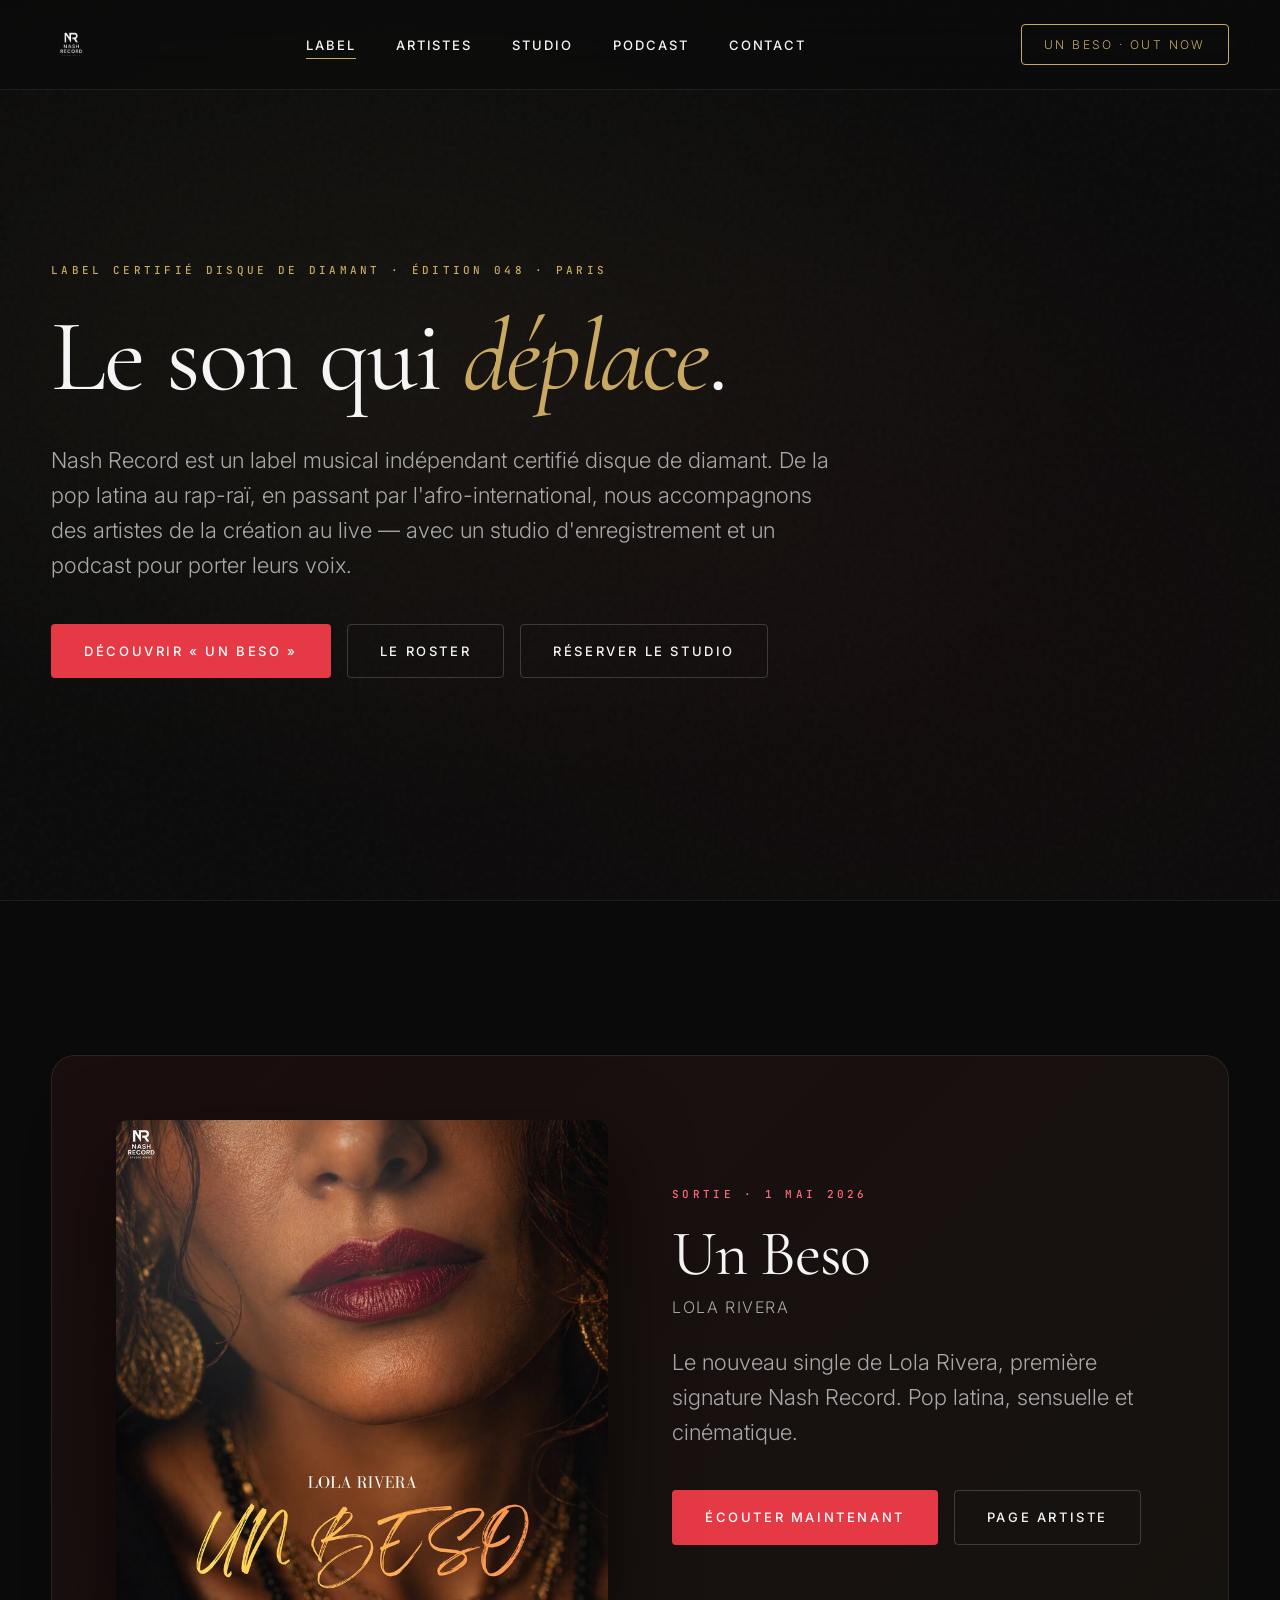
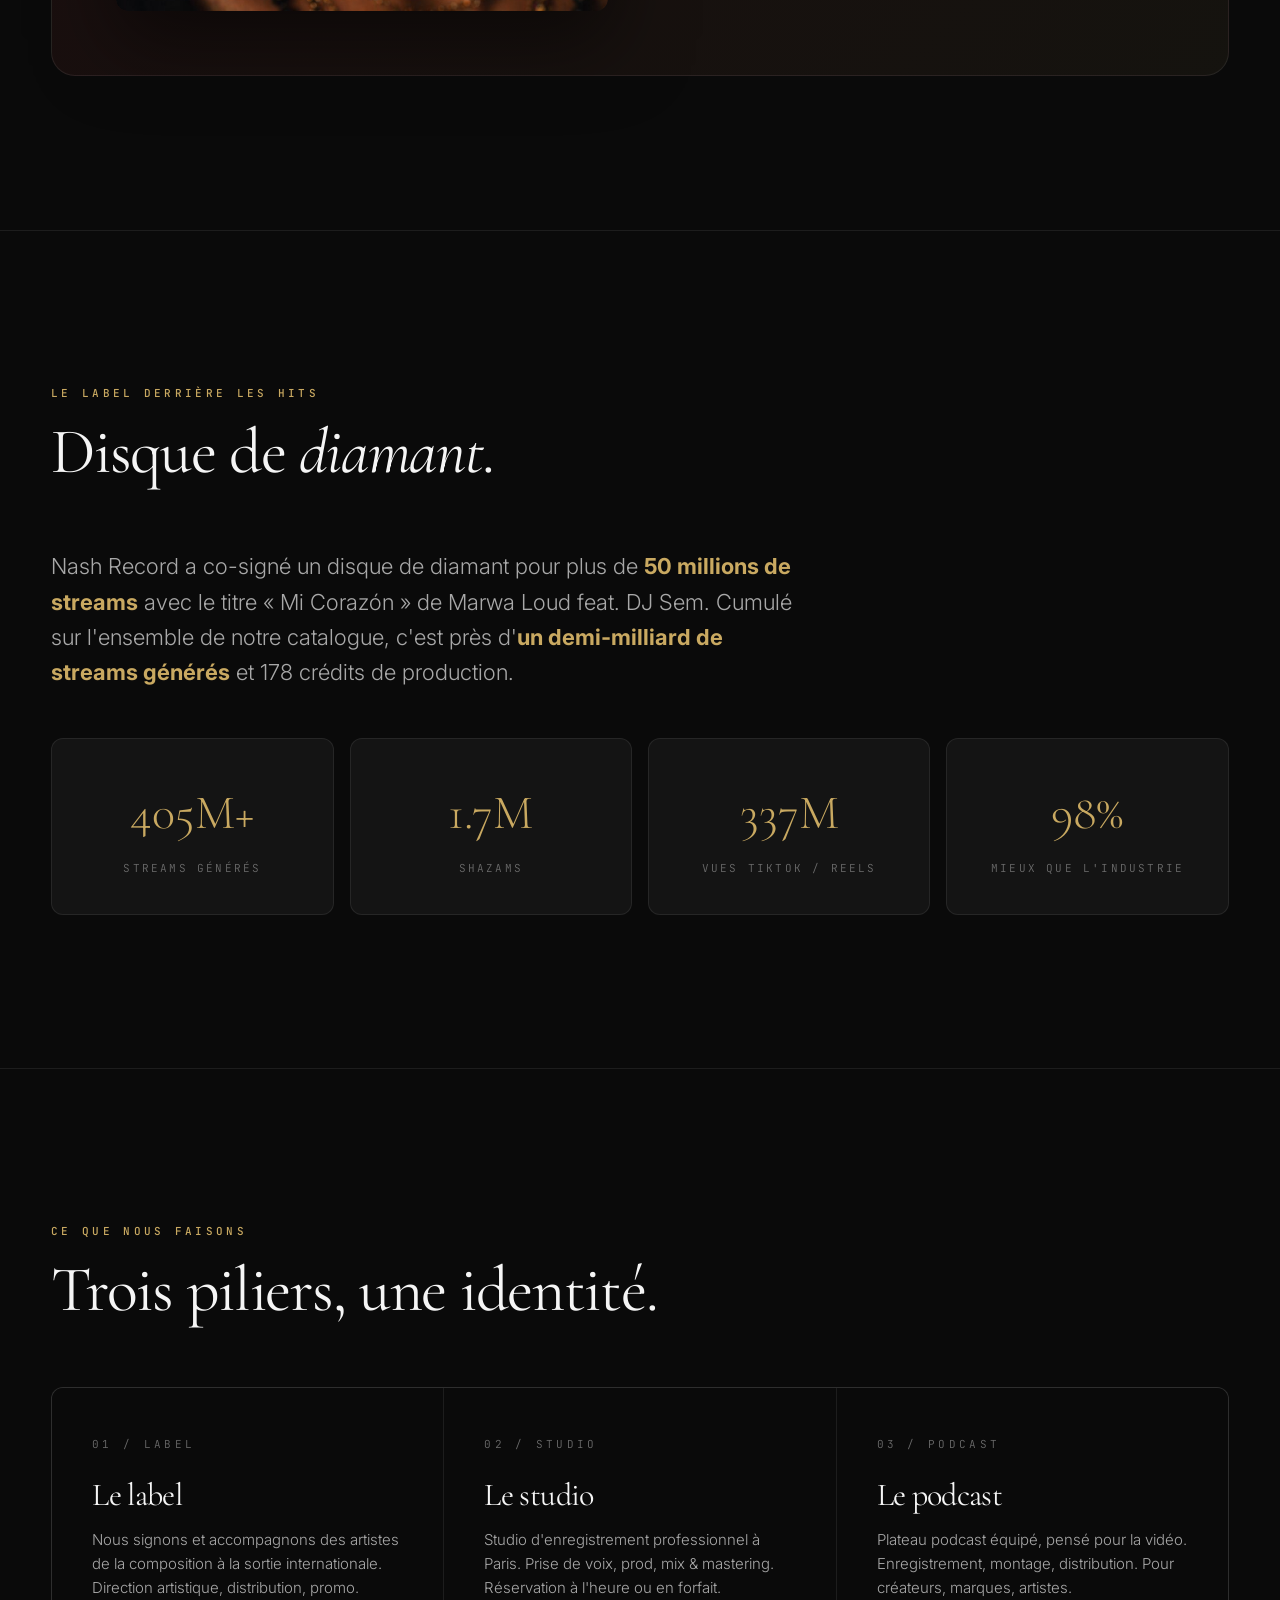
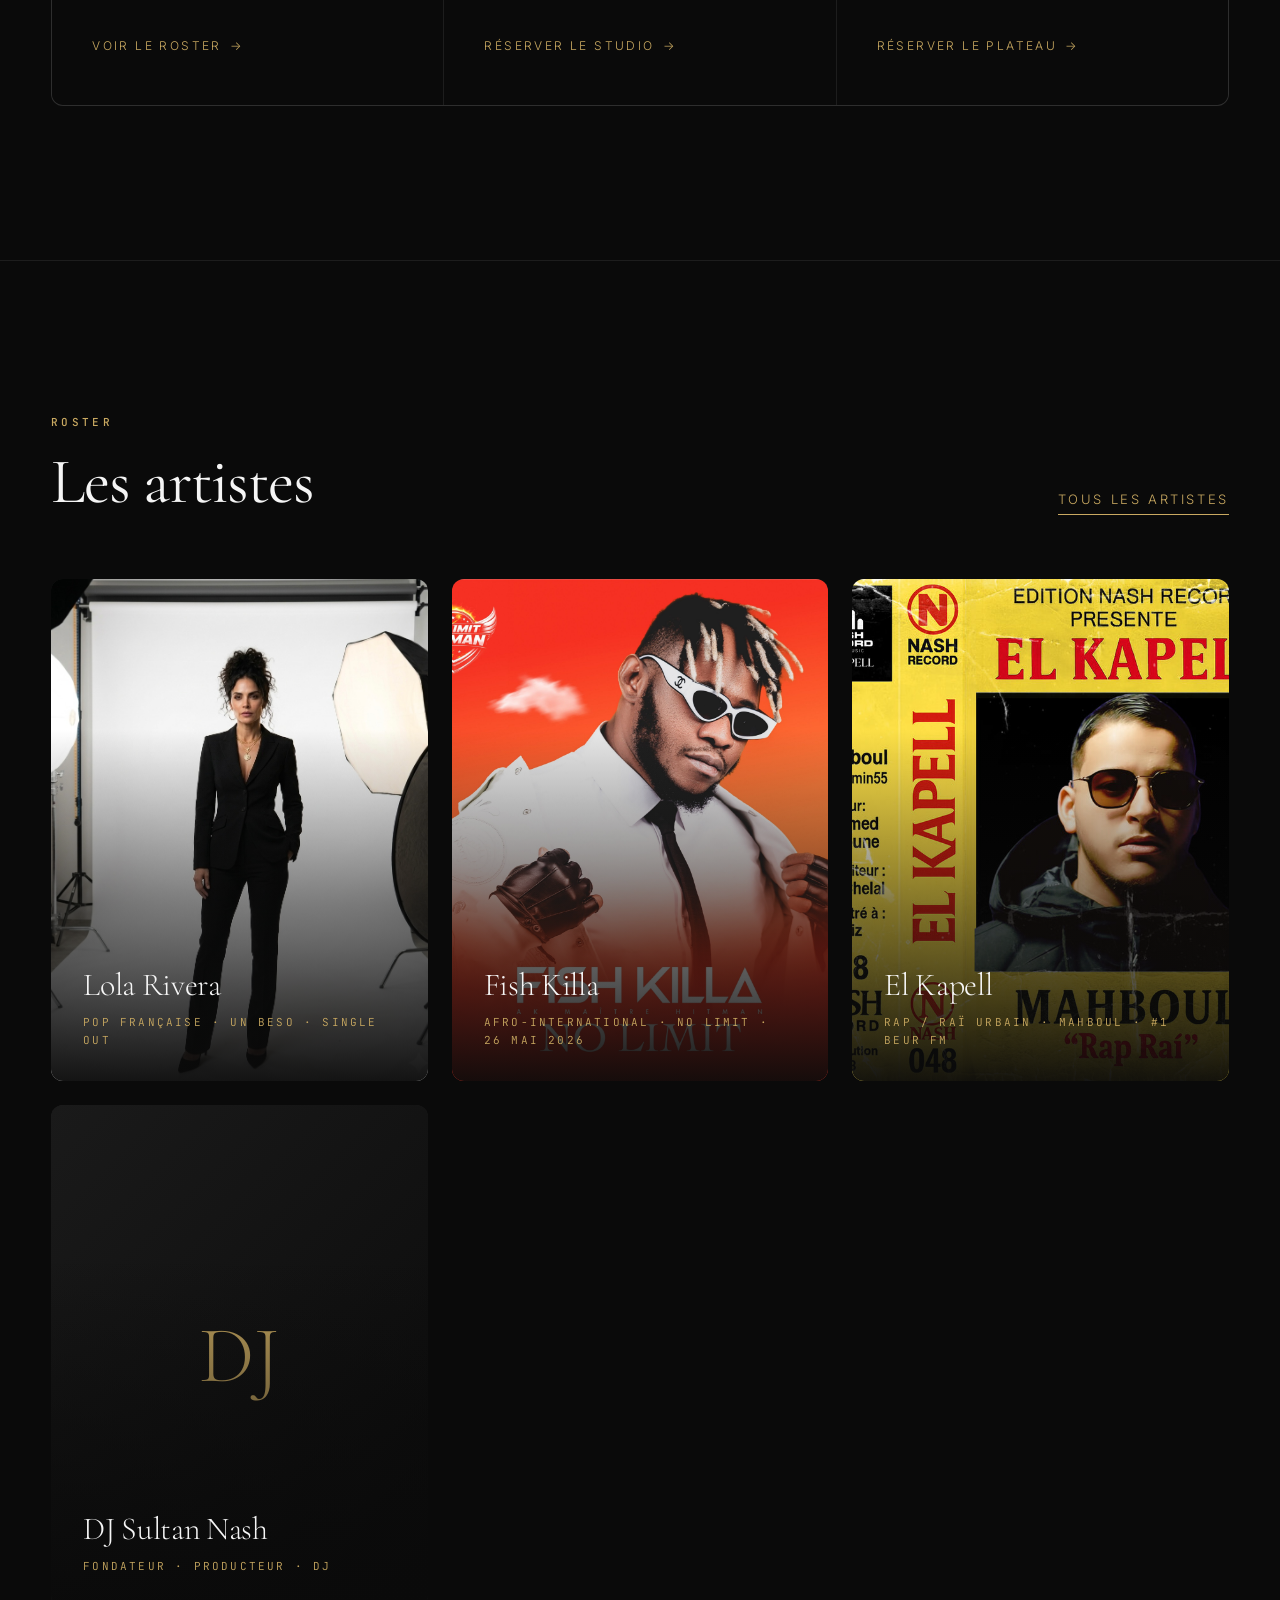
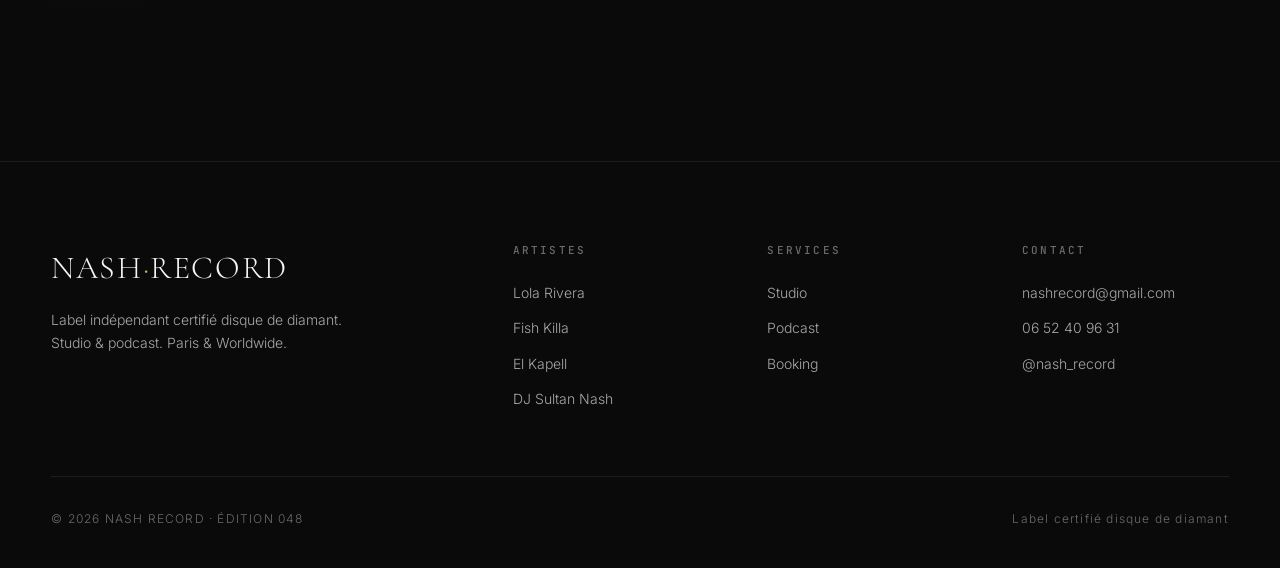
==== index.html @ df3b3973 "Nash Record website — initial deploy" ====
<!DOCTYPE html>
<html lang="fr">
<head>
<meta charset="UTF-8">
<meta name="viewport" content="width=device-width, initial-scale=1.0">
<title>Nash Record — Label, Studio &amp; Podcast | Paris</title>
<meta name="description" content="Nash Record — label musical indépendant certifié disque de diamant. Studio d'enregistrement, podcast et accompagnement d'artistes : Lola Rivera, Fish Killa, El Kapell, DJ Sultan Nash. Paris &amp; Worldwide.">
<meta name="keywords" content="Nash Record, nash record label, label musical Paris, label disque de diamant, studio enregistrement Paris, podcast studio Paris, Lola Rivera, Fish Killa, El Kapell, DJ Sultan Nash, label indépendant France, label rap raï pop latina">
<link rel="canonical" href="https://nashrecord.com">

<meta property="og:type" content="website">
<meta property="og:title" content="Nash Record — Label, Studio &amp; Podcast">
<meta property="og:description" content="Label indépendant. Studio. Podcast. Paris &amp; Worldwide.">
<meta property="og:url" content="https://nashrecord.com">
<meta property="og:image" content="https://nashrecord.com/assets/img/nash-record-logo.png">

<script type="application/ld+json">
{
  "@context": "https://schema.org",
  "@type": "Organization",
  "name": "Nash Record",
  "url": "https://nashrecord.com",
  "logo": "https://nashrecord.com/assets/img/nash-record-logo.png",
  "description": "Label musical indépendant, studio d'enregistrement et podcast.",
  "email": "contact@nashrecord.com",
  "address": {
    "@type": "PostalAddress",
    "addressLocality": "Paris",
    "addressCountry": "FR"
  },
  "sameAs": [
    "https://www.youtube.com/@LolaRivera-e8u"
  ]
}
</script>

<link rel="preconnect" href="https://fonts.googleapis.com">
<link rel="preconnect" href="https://fonts.gstatic.com" crossorigin>
<link href="https://fonts.googleapis.com/css2?family=Cormorant+Garamond:ital,wght@0,400;0,500;1,400;1,500&family=Inter:wght@300;400;500&family=JetBrains+Mono:wght@400;500&display=swap" rel="stylesheet">
<link rel="stylesheet" href="assets/css/style.css">
<link rel="icon" type="image/png" href="assets/img/favicon.png">
</head>
<body>

<nav class="nav" id="nav">
  <a href="index.html" class="nav__logo"><img src="assets/img/nash-record-logo.png" alt="Nash Record" class="nav__logo-img"></a>
  <ul class="nav__links" id="navLinks">
    <li><a href="index.html" class="active">Label</a></li>
    <li><a href="lola-rivera.html">Artistes</a></li>
    <li><a href="studio.html">Studio</a></li>
    <li><a href="podcast.html">Podcast</a></li>
    <li><a href="#contact">Contact</a></li>
  </ul>
  <a href="un-beso.html" class="nav__cta">Un Beso · Out Now</a>
  <div class="nav__burger" id="burger"><span></span><span></span><span></span></div>
</nav>

<!-- ============================================
     HERO
     ============================================ -->
<section class="hero">
  <div class="hero__bg"></div>
  <div class="hero__noise"></div>
  <div class="hero__inner">
    <p class="eyebrow">Label certifié disque de diamant · Édition 048 · Paris</p>
    <h1 class="hero__title">Le son qui <em>déplace</em>.</h1>
    <p class="lead">Nash Record est un label musical indépendant certifié disque de diamant. De la pop latina au rap-raï, en passant par l'afro-international, nous accompagnons des artistes de la création au live — avec un studio d'enregistrement et un podcast pour porter leurs voix.</p>

    <div class="btn-group">
      <a href="un-beso.html" class="btn btn--latina">Découvrir « Un Beso »</a>
      <a href="lola-rivera.html" class="btn btn--ghost">Le roster</a>
      <a href="studio.html" class="btn btn--ghost">Réserver le studio</a>
    </div>
  </div>
</section>

<div class="divider"></div>

<!-- ============================================
     SPOTLIGHT — Un Beso
     ============================================ -->
<section>
  <div class="container">
    <div class="spotlight reveal">
      <div class="spotlight__cover">
        <img src="assets/img/cover-un-beso-800.jpg" alt="Un Beso — Lola Rivera" class="spotlight__cover-img" loading="lazy">
      </div>
      <div class="spotlight__content">
        <p class="eyebrow">Sortie · 1 mai 2026</p>
        <h3 class="spotlight__title">Un Beso</h3>
        <p class="spotlight__artist">Lola Rivera</p>
        <p class="lead">Le nouveau single de Lola Rivera, première signature Nash Record. Pop latina, sensuelle et cinématique.</p>
        <div class="btn-group">
          <a href="un-beso.html" class="btn btn--latina">Écouter maintenant</a>
          <a href="lola-rivera.html" class="btn btn--ghost">Page artiste</a>
        </div>
      </div>
    </div>
  </div>
</section>

<div class="divider"></div>

<!-- ============================================
     CRÉDIBILITÉ — DISQUE DE DIAMANT
     ============================================ -->
<section>
  <div class="container">
    <div class="section-header">
      <div class="section-header__title">
        <p class="eyebrow">Le label derrière les hits</p>
        <h2>Disque de <em>diamant</em>.</h2>
      </div>
    </div>

    <p class="lead" style="max-width: 760px; margin-bottom: 48px;">Nash Record a co-signé un disque de diamant pour plus de <strong style="color: var(--color-accent);">50 millions de streams</strong> avec le titre « Mi Corazón » de Marwa Loud feat. DJ Sem. Cumulé sur l'ensemble de notre catalogue, c'est près d'<strong style="color: var(--color-accent);">un demi-milliard de streams générés</strong> et 178 crédits de production.</p>

    <div style="display: grid; grid-template-columns: repeat(auto-fit, minmax(220px, 1fr)); gap: 16px;">
      <div style="background: var(--color-bg-soft); border: 1px solid var(--color-line); border-radius: var(--radius-md); padding: 36px 28px; text-align: center;">
        <div style="font-family: var(--font-display); font-size: 48px; color: var(--color-accent); margin-bottom: 8px;">405M+</div>
        <div style="font-family: var(--font-mono); font-size: 11px; letter-spacing: 0.2em; color: var(--color-text-faint);">STREAMS GÉNÉRÉS</div>
      </div>
      <div style="background: var(--color-bg-soft); border: 1px solid var(--color-line); border-radius: var(--radius-md); padding: 36px 28px; text-align: center;">
        <div style="font-family: var(--font-display); font-size: 48px; color: var(--color-accent); margin-bottom: 8px;">1.7M</div>
        <div style="font-family: var(--font-mono); font-size: 11px; letter-spacing: 0.2em; color: var(--color-text-faint);">SHAZAMS</div>
      </div>
      <div style="background: var(--color-bg-soft); border: 1px solid var(--color-line); border-radius: var(--radius-md); padding: 36px 28px; text-align: center;">
        <div style="font-family: var(--font-display); font-size: 48px; color: var(--color-accent); margin-bottom: 8px;">337M</div>
        <div style="font-family: var(--font-mono); font-size: 11px; letter-spacing: 0.2em; color: var(--color-text-faint);">VUES TIKTOK / REELS</div>
      </div>
      <div style="background: var(--color-bg-soft); border: 1px solid var(--color-line); border-radius: var(--radius-md); padding: 36px 28px; text-align: center;">
        <div style="font-family: var(--font-display); font-size: 48px; color: var(--color-accent); margin-bottom: 8px;">98%</div>
        <div style="font-family: var(--font-mono); font-size: 11px; letter-spacing: 0.2em; color: var(--color-text-faint);">MIEUX QUE L'INDUSTRIE</div>
      </div>
    </div>
  </div>
</section>

<div class="divider"></div>

<!-- ============================================
     SERVICES
     ============================================ -->
<section>
  <div class="container">
    <div class="section-header">
      <div class="section-header__title">
        <p class="eyebrow">Ce que nous faisons</p>
        <h2>Trois piliers, une identité.</h2>
      </div>
    </div>

    <div class="services">
      <div class="service">
        <div class="service__num">01 / LABEL</div>
        <h3 class="service__title">Le label</h3>
        <p class="service__desc">Nous signons et accompagnons des artistes de la composition à la sortie internationale. Direction artistique, distribution, promo.</p>
        <a href="lola-rivera.html" class="service__link">Voir le roster</a>
      </div>
      <div class="service">
        <div class="service__num">02 / STUDIO</div>
        <h3 class="service__title">Le studio</h3>
        <p class="service__desc">Studio d'enregistrement professionnel à Paris. Prise de voix, prod, mix &amp; mastering. Réservation à l'heure ou en forfait.</p>
        <a href="studio.html" class="service__link">Réserver le studio</a>
      </div>
      <div class="service">
        <div class="service__num">03 / PODCAST</div>
        <h3 class="service__title">Le podcast</h3>
        <p class="service__desc">Plateau podcast équipé, pensé pour la vidéo. Enregistrement, montage, distribution. Pour créateurs, marques, artistes.</p>
        <a href="podcast.html" class="service__link">Réserver le plateau</a>
      </div>
    </div>
  </div>
</section>

<div class="divider"></div>

<!-- ============================================
     ROSTER
     ============================================ -->
<section>
  <div class="container">
    <div class="section-header">
      <div class="section-header__title">
        <p class="eyebrow">Roster</p>
        <h2>Les artistes</h2>
      </div>
      <a href="lola-rivera.html" class="section-header__cta">Tous les artistes</a>
    </div>

    <div class="roster">
      <a href="lola-rivera.html" class="artist-card reveal">
        <img src="assets/img/lola-portrait.jpg" alt="Lola Rivera" class="artist-card__photo" loading="lazy">
        <div class="artist-card__overlay">
          <div class="artist-card__name">Lola Rivera</div>
          <div class="artist-card__tag">Pop Française · Un Beso · Single Out</div>
        </div>
      </a>
      <a href="fish-killa.html" class="artist-card reveal">
        <img src="assets/img/fish-killa-cover.jpg" alt="Fish Killa — Le Maître Hitman" class="artist-card__photo" loading="lazy">
        <div class="artist-card__overlay">
          <div class="artist-card__name">Fish Killa</div>
          <div class="artist-card__tag">Afro-International · No Limit · 26 mai 2026</div>
        </div>
      </a>
      <a href="el-kapell.html" class="artist-card reveal">
        <img src="assets/img/cover-el-kapell-800.jpg" alt="El Kapell — Mahboul" class="artist-card__photo" loading="lazy">
        <div class="artist-card__overlay">
          <div class="artist-card__name">El Kapell</div>
          <div class="artist-card__tag">Rap / Raï urbain · Mahboul · #1 Beur FM</div>
        </div>
      </a>
      <a href="sultan-nash.html" class="artist-card artist-card--lola reveal">
        <div class="artist-card__placeholder" style="background: linear-gradient(135deg, #1a1a1a, #0a0a0a); color: var(--color-accent); font-size: 80px;">DJ</div>
        <div class="artist-card__overlay">
          <div class="artist-card__name">DJ Sultan Nash</div>
          <div class="artist-card__tag">Fondateur · Producteur · DJ</div>
        </div>
      </a>
    </div>
  </div>
</section>

<!-- Footer -->
<footer class="footer" id="contact">
  <div class="footer__grid">
    <div>
      <div class="footer__brand">NASH<span>·</span>RECORD</div>
      <p class="footer__about">Label indépendant certifié disque de diamant. Studio &amp; podcast. Paris &amp; Worldwide.</p>
    </div>
    <div class="footer__col">
      <h5>Artistes</h5>
      <ul>
        <li><a href="lola-rivera.html">Lola Rivera</a></li>
        <li><a href="fish-killa.html">Fish Killa</a></li>
        <li><a href="el-kapell.html">El Kapell</a></li>
        <li><a href="sultan-nash.html">DJ Sultan Nash</a></li>
      </ul>
    </div>
    <div class="footer__col">
      <h5>Services</h5>
      <ul>
        <li><a href="studio.html">Studio</a></li>
        <li><a href="podcast.html">Podcast</a></li>
        <li><a href="mailto:nashrecord@gmail.com">Booking</a></li>
      </ul>
    </div>
    <div class="footer__col">
      <h5>Contact</h5>
      <ul>
        <li><a href="mailto:nashrecord@gmail.com">nashrecord@gmail.com</a></li>
        <li><a href="tel:+33652409631">06 52 40 96 31</a></li>
        <li><a href="https://www.instagram.com/nash_record/" target="_blank" rel="noopener">@nash_record</a></li>
      </ul>
    </div>
  </div>
  <div class="footer__bottom">
    <span>© 2026 NASH RECORD · ÉDITION 048</span>
    <span>Label certifié disque de diamant</span>
  </div>
</footer>

<script src="assets/js/main.js"></script>
</body>
</html>
---- assets/css/style.css ----
/* ============================================
   NASH RECORD — Design System
   ============================================ */

:root {
  --color-bg: #0a0a0a;
  --color-bg-soft: #141414;
  --color-bg-elevated: #1c1c1c;
  --color-text: #f5f5f5;
  --color-text-muted: #a8a8a8;
  --color-text-faint: #6b6b6b;
  --color-accent: #c9a961;        /* Or champagne — Nash signature */
  --color-accent-hot: #e2c178;
  --color-latina: #e63946;        /* Rouge passion — Lola Rivera */
  --color-latina-soft: #ff6b7a;
  --color-line: rgba(255, 255, 255, 0.08);
  --color-line-strong: rgba(255, 255, 255, 0.18);

  --font-display: "Cormorant Garamond", "Playfair Display", Georgia, serif;
  --font-body: "Inter", -apple-system, BlinkMacSystemFont, "Segoe UI", sans-serif;
  --font-mono: "JetBrains Mono", "Courier New", monospace;

  --radius-sm: 4px;
  --radius-md: 12px;
  --radius-lg: 24px;

  --container: 1280px;
  --gutter: clamp(20px, 4vw, 64px);

  --ease: cubic-bezier(0.22, 1, 0.36, 1);
}

* {
  margin: 0;
  padding: 0;
  box-sizing: border-box;
}

html {
  scroll-behavior: smooth;
  -webkit-text-size-adjust: 100%;
}

body {
  font-family: var(--font-body);
  background: var(--color-bg);
  color: var(--color-text);
  line-height: 1.6;
  font-weight: 300;
  overflow-x: hidden;
  -webkit-font-smoothing: antialiased;
  -moz-osx-font-smoothing: grayscale;
}

img, video {
  max-width: 100%;
  display: block;
}

a {
  color: inherit;
  text-decoration: none;
  transition: color 0.3s var(--ease);
}

a:hover {
  color: var(--color-accent);
}

button {
  font-family: inherit;
  cursor: pointer;
  border: none;
  background: none;
  color: inherit;
}

/* ============================================
   Typography
   ============================================ */

h1, h2, h3, h4 {
  font-family: var(--font-display);
  font-weight: 400;
  line-height: 1.05;
  letter-spacing: -0.02em;
}

h1 { font-size: clamp(48px, 8vw, 120px); }
h2 { font-size: clamp(36px, 5vw, 72px); }
h3 { font-size: clamp(24px, 3vw, 36px); }
h4 { font-size: clamp(18px, 2vw, 24px); }

.eyebrow {
  font-family: var(--font-mono);
  font-size: 11px;
  letter-spacing: 0.3em;
  text-transform: uppercase;
  color: var(--color-accent);
  font-weight: 500;
}

.lead {
  font-size: clamp(18px, 2vw, 22px);
  color: var(--color-text-muted);
  font-weight: 300;
  max-width: 60ch;
}

/* ============================================
   Layout
   ============================================ */

.container {
  max-width: var(--container);
  margin: 0 auto;
  padding: 0 var(--gutter);
}

section {
  padding: clamp(80px, 12vw, 160px) 0;
  position: relative;
}

.divider {
  height: 1px;
  background: var(--color-line);
  width: 100%;
}

/* ============================================
   Navigation
   ============================================ */

.nav {
  position: fixed;
  top: 0;
  left: 0;
  right: 0;
  z-index: 100;
  padding: 24px var(--gutter);
  display: flex;
  justify-content: space-between;
  align-items: center;
  backdrop-filter: blur(20px);
  -webkit-backdrop-filter: blur(20px);
  background: rgba(10, 10, 10, 0.6);
  border-bottom: 1px solid var(--color-line);
  transition: padding 0.3s var(--ease);
}

.nav.scrolled {
  padding: 16px var(--gutter);
}

.nav__logo {
  font-family: var(--font-display);
  font-size: 24px;
  font-weight: 500;
  letter-spacing: 0.05em;
  text-transform: uppercase;
}

.nav__logo span {
  color: var(--color-accent);
}

.nav__links {
  display: flex;
  gap: 40px;
  list-style: none;
}

.nav__links a {
  font-size: 13px;
  letter-spacing: 0.15em;
  text-transform: uppercase;
  font-weight: 500;
  position: relative;
}

.nav__links a::after {
  content: "";
  position: absolute;
  left: 0;
  bottom: -6px;
  width: 0;
  height: 1px;
  background: var(--color-accent);
  transition: width 0.3s var(--ease);
}

.nav__links a:hover::after,
.nav__links a.active::after {
  width: 100%;
}

.nav__cta {
  padding: 10px 22px;
  border: 1px solid var(--color-accent);
  color: var(--color-accent);
  font-size: 12px;
  letter-spacing: 0.2em;
  text-transform: uppercase;
  border-radius: var(--radius-sm);
  transition: all 0.3s var(--ease);
}

.nav__cta:hover {
  background: var(--color-accent);
  color: var(--color-bg);
}

.nav__burger {
  display: none;
  flex-direction: column;
  gap: 5px;
  cursor: pointer;
}

.nav__burger span {
  width: 28px;
  height: 1px;
  background: var(--color-text);
  transition: all 0.3s var(--ease);
}

@media (max-width: 860px) {
  .nav__links, .nav__cta { display: none; }
  .nav__burger { display: flex; }
  .nav__links.open {
    display: flex;
    position: absolute;
    top: 100%;
    left: 0;
    right: 0;
    flex-direction: column;
    background: var(--color-bg);
    padding: 40px var(--gutter);
    gap: 24px;
    border-bottom: 1px solid var(--color-line);
  }
}

/* ============================================
   Hero
   ============================================ */

.hero {
  min-height: 100vh;
  display: flex;
  flex-direction: column;
  justify-content: center;
  position: relative;
  padding: 120px var(--gutter) 80px;
  overflow: hidden;
}

.hero__bg {
  position: absolute;
  inset: 0;
  z-index: 0;
  opacity: 0.4;
  background: radial-gradient(ellipse at 30% 40%, rgba(201, 169, 97, 0.15), transparent 60%),
              radial-gradient(ellipse at 70% 70%, rgba(230, 57, 70, 0.1), transparent 60%);
}

.hero__noise {
  position: absolute;
  inset: 0;
  z-index: 0;
  opacity: 0.03;
  background-image: url("data:image/svg+xml,%3Csvg viewBox='0 0 200 200' xmlns='http://www.w3.org/2000/svg'%3E%3Cfilter id='n'%3E%3CfeTurbulence type='fractalNoise' baseFrequency='0.85' numOctaves='3' stitchTiles='stitch'/%3E%3C/filter%3E%3Crect width='100%25' height='100%25' filter='url(%23n)'/%3E%3C/svg%3E");
  pointer-events: none;
}

.hero__inner {
  position: relative;
  z-index: 1;
  max-width: 1100px;
}

.hero__title {
  margin: 24px 0 32px;
}

.hero__title em {
  font-style: italic;
  color: var(--color-accent);
}

.hero__meta {
  display: flex;
  gap: 32px;
  margin-top: 48px;
  flex-wrap: wrap;
}

.hero__meta-item {
  border-left: 1px solid var(--color-line-strong);
  padding-left: 16px;
}

.hero__meta-label {
  font-family: var(--font-mono);
  font-size: 11px;
  letter-spacing: 0.2em;
  text-transform: uppercase;
  color: var(--color-text-faint);
  margin-bottom: 4px;
}

.hero__meta-value {
  font-size: 15px;
  color: var(--color-text);
}

/* ============================================
   Buttons
   ============================================ */

.btn-group {
  display: flex;
  gap: 16px;
  flex-wrap: wrap;
  margin-top: 40px;
}

.btn {
  display: inline-flex;
  align-items: center;
  gap: 12px;
  padding: 16px 32px;
  font-size: 13px;
  letter-spacing: 0.2em;
  text-transform: uppercase;
  font-weight: 500;
  border-radius: var(--radius-sm);
  transition: all 0.3s var(--ease);
  cursor: pointer;
  border: 1px solid transparent;
}

.btn--primary {
  background: var(--color-accent);
  color: var(--color-bg);
}

.btn--primary:hover {
  background: var(--color-accent-hot);
  color: var(--color-bg);
  transform: translateY(-2px);
}

.btn--latina {
  background: var(--color-latina);
  color: white;
}

.btn--latina:hover {
  background: var(--color-latina-soft);
  color: white;
  transform: translateY(-2px);
}

.btn--ghost {
  border-color: var(--color-line-strong);
  color: var(--color-text);
}

.btn--ghost:hover {
  border-color: var(--color-accent);
  color: var(--color-accent);
}

.btn svg {
  width: 16px;
  height: 16px;
}

/* ============================================
   Section header
   ============================================ */

.section-header {
  margin-bottom: 64px;
  display: flex;
  justify-content: space-between;
  align-items: flex-end;
  gap: 40px;
  flex-wrap: wrap;
}

.section-header__title {
  flex: 1;
  min-width: 280px;
}

.section-header__title h2 {
  margin-top: 16px;
}

.section-header__cta {
  font-size: 13px;
  letter-spacing: 0.2em;
  text-transform: uppercase;
  border-bottom: 1px solid var(--color-accent);
  padding-bottom: 4px;
  color: var(--color-accent);
}

/* ============================================
   Roster grid
   ============================================ */

.roster {
  display: grid;
  grid-template-columns: repeat(auto-fill, minmax(300px, 1fr));
  gap: 24px;
}

.artist-card {
  position: relative;
  aspect-ratio: 3/4;
  overflow: hidden;
  border-radius: var(--radius-md);
  background: var(--color-bg-elevated);
  cursor: pointer;
  transition: transform 0.5s var(--ease);
}

.artist-card:hover {
  transform: translateY(-6px);
}

.artist-card__media {
  position: absolute;
  inset: 0;
  background-size: cover;
  background-position: center;
  transition: transform 0.8s var(--ease);
}

.artist-card:hover .artist-card__media {
  transform: scale(1.06);
}

.artist-card__overlay {
  position: absolute;
  inset: 0;
  background: linear-gradient(to top, rgba(10, 10, 10, 0.95) 0%, transparent 60%);
  display: flex;
  flex-direction: column;
  justify-content: flex-end;
  padding: 32px;
}

.artist-card__name {
  font-family: var(--font-display);
  font-size: 32px;
  letter-spacing: -0.01em;
  margin-bottom: 4px;
}

.artist-card__tag {
  font-family: var(--font-mono);
  font-size: 11px;
  letter-spacing: 0.2em;
  text-transform: uppercase;
  color: var(--color-accent);
}

.artist-card__placeholder {
  position: absolute;
  inset: 0;
  display: flex;
  align-items: center;
  justify-content: center;
  font-family: var(--font-display);
  font-size: 120px;
  color: var(--color-line-strong);
  background: linear-gradient(135deg, var(--color-bg-elevated), var(--color-bg-soft));
}

/* Lola hero card override */
.artist-card--lola .artist-card__placeholder {
  background: linear-gradient(135deg, #2a0a12, #4a1424);
  color: var(--color-latina);
}

/* ============================================
   Services / Offerings
   ============================================ */

.services {
  display: grid;
  grid-template-columns: repeat(auto-fit, minmax(280px, 1fr));
  gap: 1px;
  background: var(--color-line);
  border: 1px solid var(--color-line);
  border-radius: var(--radius-md);
  overflow: hidden;
}

.service {
  background: var(--color-bg);
  padding: 48px 40px;
  transition: background 0.4s var(--ease);
}

.service:hover {
  background: var(--color-bg-soft);
}

.service__num {
  font-family: var(--font-mono);
  font-size: 11px;
  letter-spacing: 0.3em;
  color: var(--color-text-faint);
  margin-bottom: 24px;
}

.service__title {
  font-family: var(--font-display);
  font-size: 32px;
  margin-bottom: 16px;
}

.service__desc {
  color: var(--color-text-muted);
  font-size: 15px;
  margin-bottom: 32px;
}

.service__link {
  font-size: 12px;
  letter-spacing: 0.2em;
  text-transform: uppercase;
  color: var(--color-accent);
  display: inline-flex;
  align-items: center;
  gap: 8px;
}

.service__link::after {
  content: "→";
  transition: transform 0.3s var(--ease);
}

.service__link:hover::after {
  transform: translateX(4px);
}

/* ============================================
   Latest release / spotlight
   ============================================ */

.spotlight {
  background: linear-gradient(135deg, rgba(230, 57, 70, 0.08), rgba(201, 169, 97, 0.06));
  border: 1px solid var(--color-line);
  border-radius: var(--radius-lg);
  padding: 64px;
  display: grid;
  grid-template-columns: 1fr 1fr;
  gap: 64px;
  align-items: center;
}

@media (max-width: 860px) {
  .spotlight {
    grid-template-columns: 1fr;
    padding: 40px 24px;
    gap: 32px;
  }
}

.spotlight__cover {
  aspect-ratio: 1;
  border-radius: var(--radius-md);
  background: linear-gradient(135deg, var(--color-latina), #8b1a2b);
  display: flex;
  align-items: center;
  justify-content: center;
  font-family: var(--font-display);
  font-size: clamp(48px, 8vw, 96px);
  color: rgba(255, 255, 255, 0.95);
  text-align: center;
  line-height: 1;
  padding: 32px;
  box-shadow: 0 30px 80px rgba(230, 57, 70, 0.3);
  position: relative;
  overflow: hidden;
}

.spotlight__cover::before {
  content: "";
  position: absolute;
  inset: 0;
  background: radial-gradient(circle at 30% 20%, rgba(255, 255, 255, 0.2), transparent 50%);
}

.spotlight__content .eyebrow {
  color: var(--color-latina-soft);
}

.spotlight__title {
  font-size: clamp(40px, 5vw, 64px);
  margin: 16px 0 8px;
}

.spotlight__artist {
  font-size: 16px;
  color: var(--color-text-muted);
  letter-spacing: 0.1em;
  text-transform: uppercase;
  margin-bottom: 24px;
}

/* ============================================
   Footer
   ============================================ */

.footer {
  border-top: 1px solid var(--color-line);
  padding: 80px var(--gutter) 40px;
}

.footer__grid {
  max-width: var(--container);
  margin: 0 auto;
  display: grid;
  grid-template-columns: 2fr 1fr 1fr 1fr;
  gap: 48px;
  margin-bottom: 64px;
}

@media (max-width: 760px) {
  .footer__grid {
    grid-template-columns: 1fr 1fr;
  }
}

.footer__brand {
  font-family: var(--font-display);
  font-size: 32px;
  letter-spacing: 0.05em;
  margin-bottom: 16px;
}

.footer__brand span {
  color: var(--color-accent);
}

.footer__about {
  color: var(--color-text-muted);
  font-size: 14px;
  max-width: 320px;
}

.footer__col h5 {
  font-family: var(--font-mono);
  font-size: 11px;
  letter-spacing: 0.2em;
  text-transform: uppercase;
  color: var(--color-text-faint);
  margin-bottom: 20px;
  font-weight: 500;
}

.footer__col ul {
  list-style: none;
  display: flex;
  flex-direction: column;
  gap: 10px;
}

.footer__col a {
  font-size: 14px;
  color: var(--color-text-muted);
}

.footer__col a:hover {
  color: var(--color-accent);
}

.footer__bottom {
  max-width: var(--container);
  margin: 0 auto;
  padding-top: 32px;
  border-top: 1px solid var(--color-line);
  display: flex;
  justify-content: space-between;
  align-items: center;
  flex-wrap: wrap;
  gap: 16px;
  font-size: 12px;
  color: var(--color-text-faint);
  letter-spacing: 0.1em;
}

/* ============================================
   Reveal on scroll
   ============================================ */

.reveal {
  opacity: 0;
  transform: translateY(30px);
  transition: opacity 0.9s var(--ease), transform 0.9s var(--ease);
}

.reveal.in {
  opacity: 1;
  transform: translateY(0);
}

/* ============================================
   Single page (Lola Rivera "Un Beso")
   ============================================ */

.single-hero {
  min-height: 100vh;
  display: grid;
  grid-template-columns: 1.2fr 1fr;
  align-items: center;
  gap: 80px;
  padding: 140px var(--gutter) 80px;
  position: relative;
  overflow: hidden;
}

@media (max-width: 980px) {
  .single-hero {
    grid-template-columns: 1fr;
    padding-top: 120px;
  }
}

.single-hero__bg {
  position: absolute;
  inset: 0;
  background: radial-gradient(ellipse at 70% 50%, rgba(230, 57, 70, 0.25), transparent 60%);
  z-index: 0;
}

.single-hero__cover {
  position: relative;
  z-index: 1;
  aspect-ratio: 1;
  border-radius: var(--radius-md);
  background: linear-gradient(135deg, #e63946 0%, #8b1a2b 50%, #2a0a12 100%);
  display: flex;
  align-items: center;
  justify-content: center;
  box-shadow: 0 40px 100px rgba(230, 57, 70, 0.35),
              inset 0 0 80px rgba(0, 0, 0, 0.3);
  overflow: hidden;
}

.single-hero__cover::before {
  content: "";
  position: absolute;
  inset: 0;
  background: radial-gradient(circle at 30% 25%, rgba(255, 255, 255, 0.25), transparent 55%);
}

.single-hero__cover-text {
  position: relative;
  font-family: var(--font-display);
  text-align: center;
  color: white;
  text-shadow: 0 4px 30px rgba(0, 0, 0, 0.5);
}

.single-hero__cover-text .album {
  font-size: clamp(60px, 9vw, 120px);
  font-style: italic;
  line-height: 0.9;
  letter-spacing: -0.02em;
}

.single-hero__cover-text .artist {
  font-family: var(--font-mono);
  font-size: 12px;
  letter-spacing: 0.4em;
  text-transform: uppercase;
  margin-top: 24px;
  opacity: 0.85;
}

.single-hero__info {
  position: relative;
  z-index: 1;
}

.single-hero__title {
  font-size: clamp(56px, 9vw, 130px);
  font-style: italic;
  margin: 16px 0 8px;
  line-height: 0.95;
}

.single-hero__artist {
  font-family: var(--font-mono);
  font-size: 14px;
  letter-spacing: 0.3em;
  text-transform: uppercase;
  color: var(--color-latina-soft);
  margin-bottom: 32px;
}

.single-hero__meta {
  display: flex;
  gap: 24px;
  margin-bottom: 40px;
  flex-wrap: wrap;
}

.single-hero__meta-item {
  font-family: var(--font-mono);
  font-size: 11px;
  letter-spacing: 0.2em;
  text-transform: uppercase;
  color: var(--color-text-muted);
}

.single-hero__meta-item strong {
  color: var(--color-text);
  display: block;
  font-size: 14px;
  margin-top: 4px;
}

/* Streaming platforms */
.streaming {
  margin-top: 40px;
}

.streaming__label {
  font-family: var(--font-mono);
  font-size: 11px;
  letter-spacing: 0.3em;
  text-transform: uppercase;
  color: var(--color-text-faint);
  margin-bottom: 20px;
}

.streaming__grid {
  display: grid;
  grid-template-columns: repeat(auto-fill, minmax(180px, 1fr));
  gap: 12px;
}

.streaming__btn {
  display: flex;
  align-items: center;
  justify-content: space-between;
  padding: 18px 22px;
  background: var(--color-bg-soft);
  border: 1px solid var(--color-line);
  border-radius: var(--radius-sm);
  transition: all 0.3s var(--ease);
  font-size: 14px;
  font-weight: 500;
}

.streaming__btn:hover {
  border-color: var(--color-latina);
  background: rgba(230, 57, 70, 0.08);
  color: var(--color-text);
  transform: translateY(-2px);
}

.streaming__btn .arrow {
  opacity: 0.5;
  transition: opacity 0.3s var(--ease);
}

.streaming__btn:hover .arrow {
  opacity: 1;
  color: var(--color-latina-soft);
}

/* About / Lyrics blocks */
.lyrics-block {
  background: var(--color-bg-soft);
  border: 1px solid var(--color-line);
  border-radius: var(--radius-md);
  padding: 48px;
  font-family: var(--font-display);
  font-style: italic;
  font-size: clamp(20px, 2.4vw, 28px);
  line-height: 1.5;
  color: var(--color-text);
  text-align: center;
  max-width: 800px;
  margin: 0 auto;
}

.lyrics-block .quote-mark {
  color: var(--color-latina);
  font-size: 1.3em;
  font-family: serif;
}

/* Credits grid */
.credits {
  display: grid;
  grid-template-columns: repeat(auto-fit, minmax(220px, 1fr));
  gap: 1px;
  background: var(--color-line);
  border: 1px solid var(--color-line);
  border-radius: var(--radius-md);
  overflow: hidden;
}

.credit {
  background: var(--color-bg);
  padding: 32px 28px;
}

.credit__role {
  font-family: var(--font-mono);
  font-size: 10px;
  letter-spacing: 0.3em;
  text-transform: uppercase;
  color: var(--color-text-faint);
  margin-bottom: 12px;
}

.credit__name {
  font-family: var(--font-display);
  font-size: 22px;
  color: var(--color-text);
}

/* Video embed */
.video-frame {
  position: relative;
  aspect-ratio: 16/9;
  background: var(--color-bg-soft);
  border-radius: var(--radius-md);
  overflow: hidden;
  border: 1px solid var(--color-line);
  display: flex;
  align-items: center;
  justify-content: center;
}

.video-frame__placeholder {
  text-align: center;
  color: var(--color-text-muted);
}

.video-frame__placeholder .play {
  width: 80px;
  height: 80px;
  border-radius: 50%;
  background: var(--color-latina);
  display: flex;
  align-items: center;
  justify-content: center;
  margin: 0 auto 16px;
  color: white;
  font-size: 24px;
  padding-left: 4px;
}

/* ============================================
   Booking page
   ============================================ */

.booking-grid {
  display: grid;
  grid-template-columns: 1.4fr 1fr;
  gap: 80px;
  align-items: start;
}

@media (max-width: 980px) {
  .booking-grid { grid-template-columns: 1fr; gap: 40px; }
}

.booking-form {
  background: var(--color-bg-soft);
  border: 1px solid var(--color-line);
  border-radius: var(--radius-md);
  padding: 48px;
}

.form-group {
  margin-bottom: 24px;
}

.form-group label {
  display: block;
  font-family: var(--font-mono);
  font-size: 11px;
  letter-spacing: 0.2em;
  text-transform: uppercase;
  color: var(--color-text-faint);
  margin-bottom: 8px;
}

.form-group input,
.form-group select,
.form-group textarea {
  width: 100%;
  background: var(--color-bg);
  border: 1px solid var(--color-line);
  color: var(--color-text);
  padding: 14px 18px;
  border-radius: var(--radius-sm);
  font-family: inherit;
  font-size: 15px;
  transition: border-color 0.3s var(--ease);
}

.form-group input:focus,
.form-group select:focus,
.form-group textarea:focus {
  outline: none;
  border-color: var(--color-accent);
}

.form-row {
  display: grid;
  grid-template-columns: 1fr 1fr;
  gap: 16px;
}

.pricing-card {
  background: var(--color-bg-soft);
  border: 1px solid var(--color-line);
  border-radius: var(--radius-md);
  padding: 32px;
  margin-bottom: 16px;
  transition: all 0.3s var(--ease);
}

.pricing-card:hover {
  border-color: var(--color-accent);
}

.pricing-card__name {
  font-family: var(--font-display);
  font-size: 24px;
  margin-bottom: 8px;
}

.pricing-card__price {
  font-family: var(--font-mono);
  font-size: 14px;
  color: var(--color-accent);
  margin-bottom: 16px;
}

.pricing-card__features {
  list-style: none;
  font-size: 14px;
  color: var(--color-text-muted);
}

.pricing-card__features li {
  padding: 6px 0;
  border-bottom: 1px solid var(--color-line);
}

.pricing-card__features li:last-child {
  border: 0;
}

/* ============================================
   Utilities
   ============================================ */

.text-center { text-align: center; }
.mt-md { margin-top: 32px; }
.mt-lg { margin-top: 64px; }
.text-accent { color: var(--color-accent); }
.text-latina { color: var(--color-latina); }

/* Scrollbar */
::-webkit-scrollbar { width: 10px; height: 10px; }
::-webkit-scrollbar-track { background: var(--color-bg); }
::-webkit-scrollbar-thumb { background: var(--color-bg-elevated); border-radius: 5px; }
::-webkit-scrollbar-thumb:hover { background: var(--color-accent); }

::selection {
  background: var(--color-accent);
  color: var(--color-bg);
}

/* ============================================
   IMAGE-BASED COMPONENTS
   ============================================ */

/* Logo in nav */
.nav__logo-img {
  height: 40px;
  width: auto;
  display: block;
  transition: opacity 0.3s var(--ease);
}
.nav__logo-img:hover { opacity: 0.85; }

/* Real cover image */
.single-hero__cover-img {
  position: absolute;
  inset: 0;
  width: 100%;
  height: 100%;
  object-fit: cover;
  border-radius: var(--radius-md);
}

/* Artist card with real photo */
.artist-card__photo {
  position: absolute;
  inset: 0;
  width: 100%;
  height: 100%;
  object-fit: cover;
  transition: transform 0.8s var(--ease);
}
.artist-card:hover .artist-card__photo {
  transform: scale(1.06);
}

/* Hero with full-bleed image */
.hero--photo {
  position: relative;
  overflow: hidden;
}
.hero__image {
  position: absolute;
  inset: 0;
  width: 100%;
  height: 100%;
  object-fit: cover;
  z-index: 0;
  opacity: 0.55;
}
.hero__image-fade {
  position: absolute;
  inset: 0;
  background: linear-gradient(90deg,
    rgba(10,10,10,0.92) 0%,
    rgba(10,10,10,0.7) 40%,
    rgba(10,10,10,0.1) 100%);
  z-index: 1;
}

/* Photo gallery */
.gallery {
  display: grid;
  grid-template-columns: repeat(auto-fit, minmax(260px, 1fr));
  gap: 16px;
}
.gallery__item {
  position: relative;
  aspect-ratio: 4/5;
  overflow: hidden;
  border-radius: var(--radius-md);
  background: var(--color-bg-elevated);
  cursor: pointer;
}
.gallery__item img {
  width: 100%;
  height: 100%;
  object-fit: cover;
  transition: transform 0.6s var(--ease);
}
.gallery__item:hover img { transform: scale(1.04); }
.gallery__item--wide { aspect-ratio: 16/10; grid-column: span 2; }
@media (max-width: 760px) {
  .gallery__item--wide { grid-column: span 1; aspect-ratio: 4/5; }
}

/* Spotlight cover image override */
.spotlight__cover-img {
  width: 100%;
  height: 100%;
  object-fit: cover;
  border-radius: var(--radius-md);
}
.spotlight__cover {
  padding: 0;
  background: none;
  overflow: hidden;
  box-shadow: 0 30px 80px rgba(0, 0, 0, 0.5);
}

/* Roster with photos override */
.artist-card__overlay {
  background: linear-gradient(to top,
    rgba(10, 10, 10, 0.95) 0%,
    rgba(10, 10, 10, 0.5) 35%,
    rgba(10, 10, 10, 0) 70%);
}

/* Fish Killa orange palette */
:root {
  --color-killa: #ff6a1f;
  --color-killa-soft: #ff8f4d;
}

.btn--killa {
  background: var(--color-killa);
  color: #0a0a0a;
}
.btn--killa:hover {
  background: var(--color-killa-soft);
  transform: translateY(-2px);
}

.artist-card--killa .artist-card__placeholder {
  background: linear-gradient(135deg, #ff6a1f, #c94a10);
  color: #fff;
}

/* Tracklist */
.tracklist {
  background: var(--color-bg-soft);
  border: 1px solid var(--color-line);
  border-radius: var(--radius-md);
  padding: 0;
  overflow: hidden;
  list-style: none;
}
.tracklist__item {
  display: grid;
  grid-template-columns: 50px 1fr auto;
  gap: 20px;
  padding: 18px 28px;
  align-items: center;
  border-bottom: 1px solid var(--color-line);
  transition: background 0.3s var(--ease);
}
.tracklist__item:last-child { border-bottom: 0; }
.tracklist__item:hover { background: rgba(255, 106, 31, 0.05); }
.tracklist__num {
  font-family: var(--font-mono);
  font-size: 14px;
  color: var(--color-text-faint);
  letter-spacing: 0.1em;
}
.tracklist__title {
  font-size: 16px;
  color: var(--color-text);
}
.tracklist__feat {
  font-size: 13px;
  color: var(--color-killa);
  margin-left: 8px;
}
.tracklist__duration {
  font-family: var(--font-mono);
  font-size: 12px;
  color: var(--color-text-faint);
}

/* Concert banner */
.concert-card {
  background: linear-gradient(135deg, rgba(255, 106, 31, 0.12), rgba(201, 169, 97, 0.06));
  border: 1px solid var(--color-line);
  border-radius: var(--radius-lg);
  overflow: hidden;
  display: grid;
  grid-template-columns: 1fr 1fr;
  align-items: stretch;
}
@media (max-width: 860px) {
  .concert-card { grid-template-columns: 1fr; }
}
.concert-card__poster {
  aspect-ratio: 3/4;
  overflow: hidden;
}
.concert-card__poster img {
  width: 100%;
  height: 100%;
  object-fit: cover;
}
.concert-card__info {
  padding: 48px;
  display: flex;
  flex-direction: column;
  justify-content: center;
}
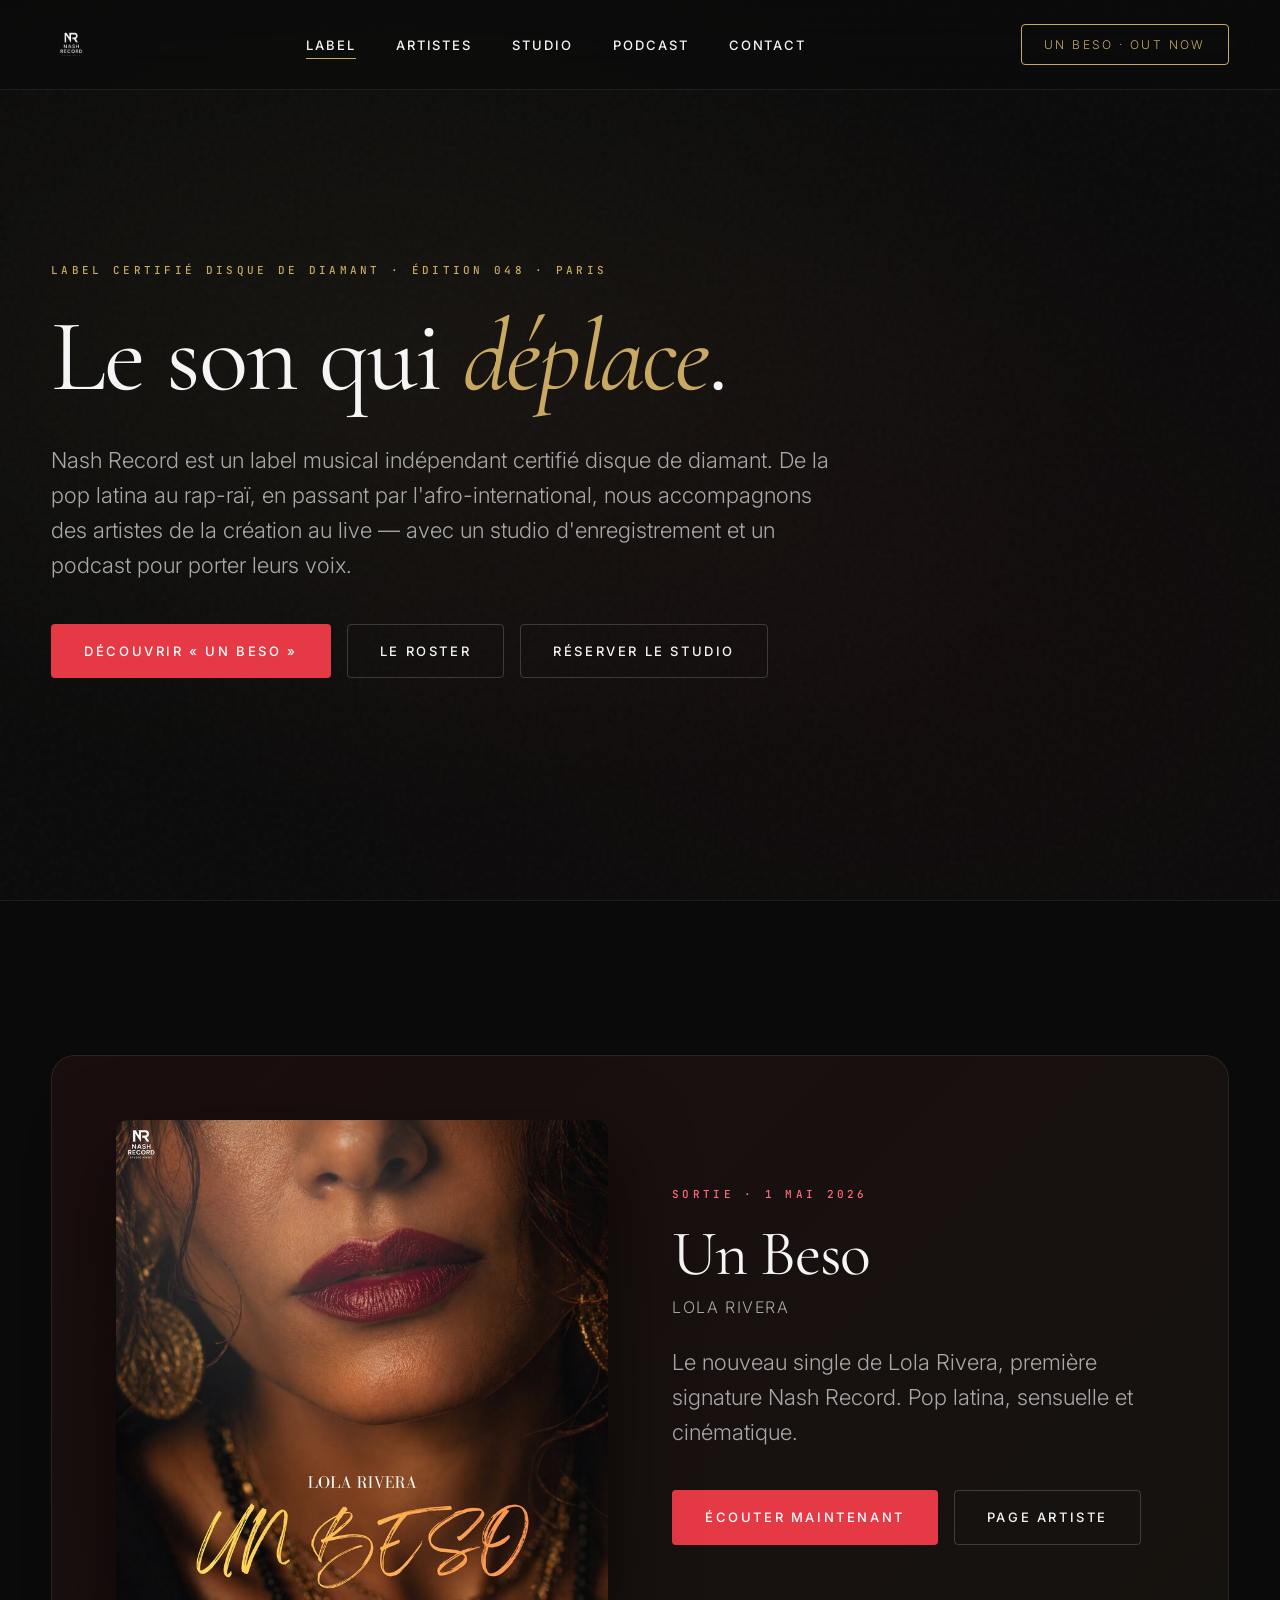
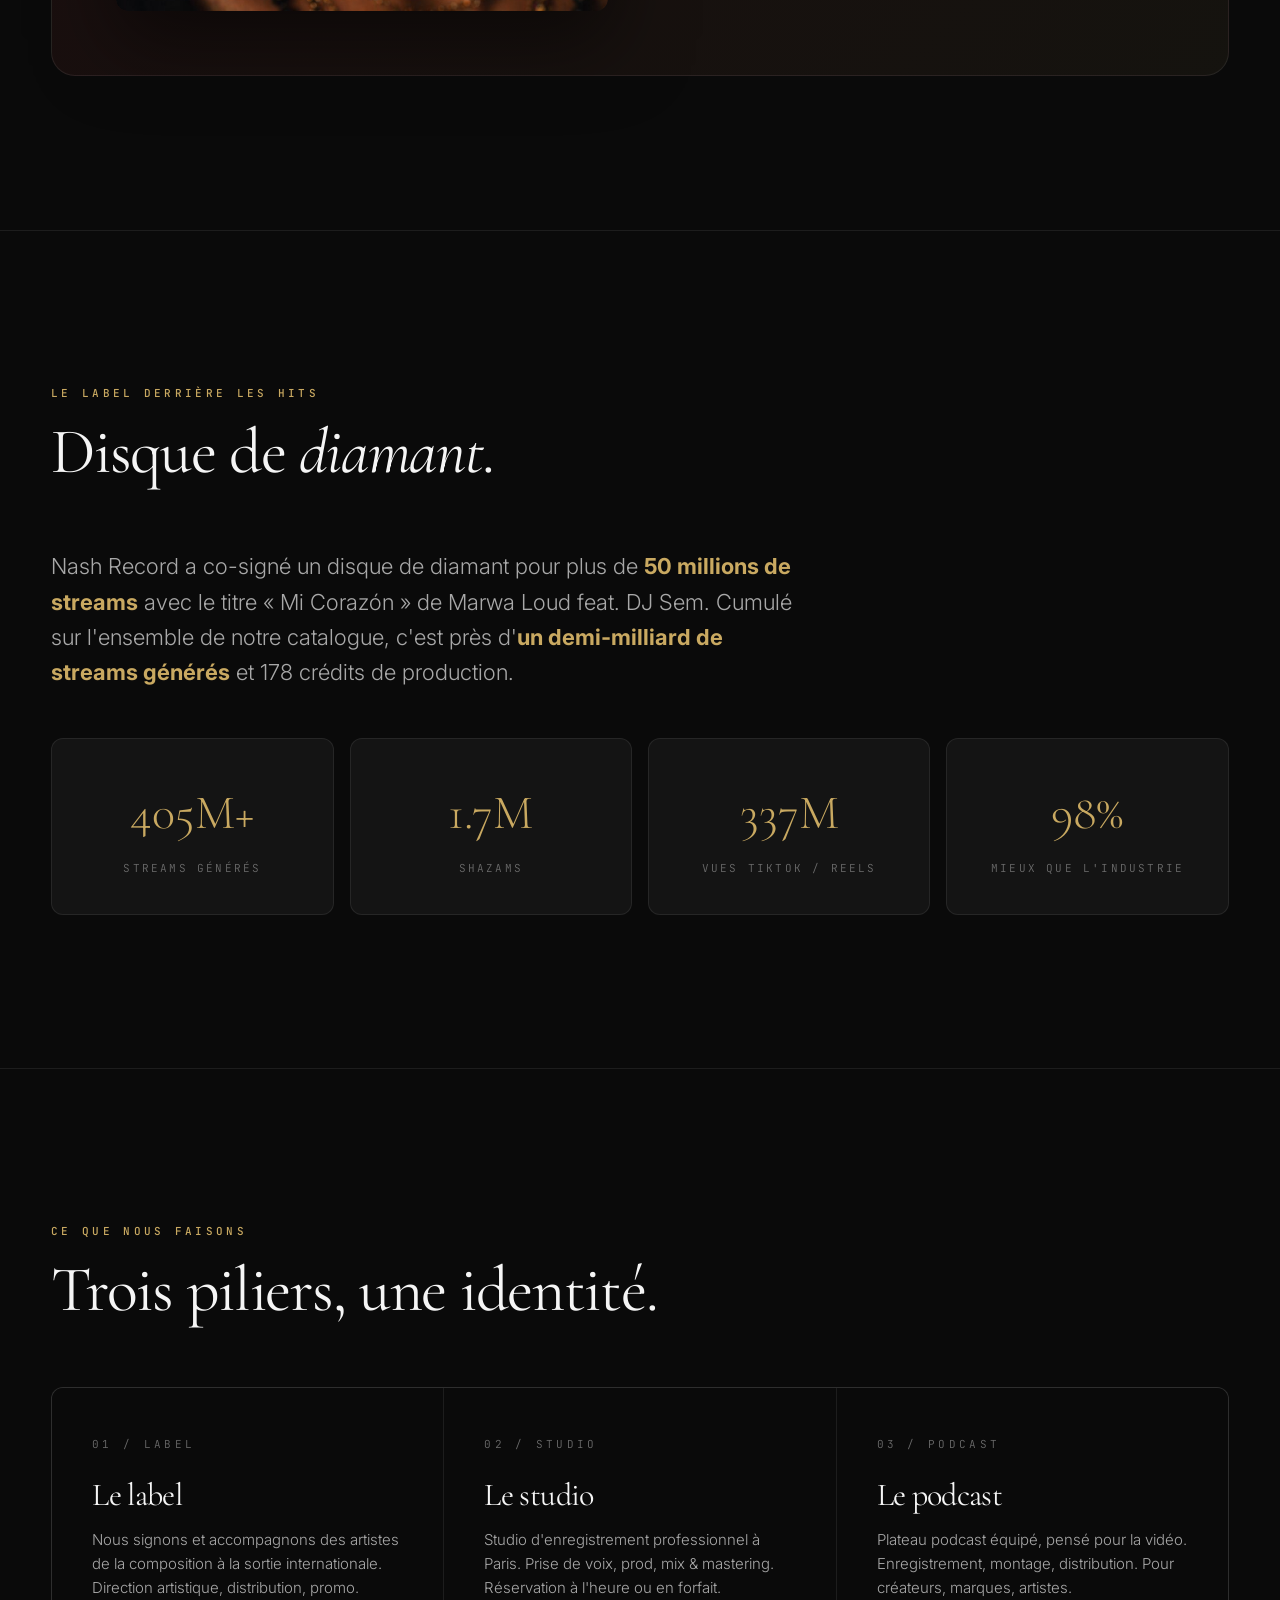
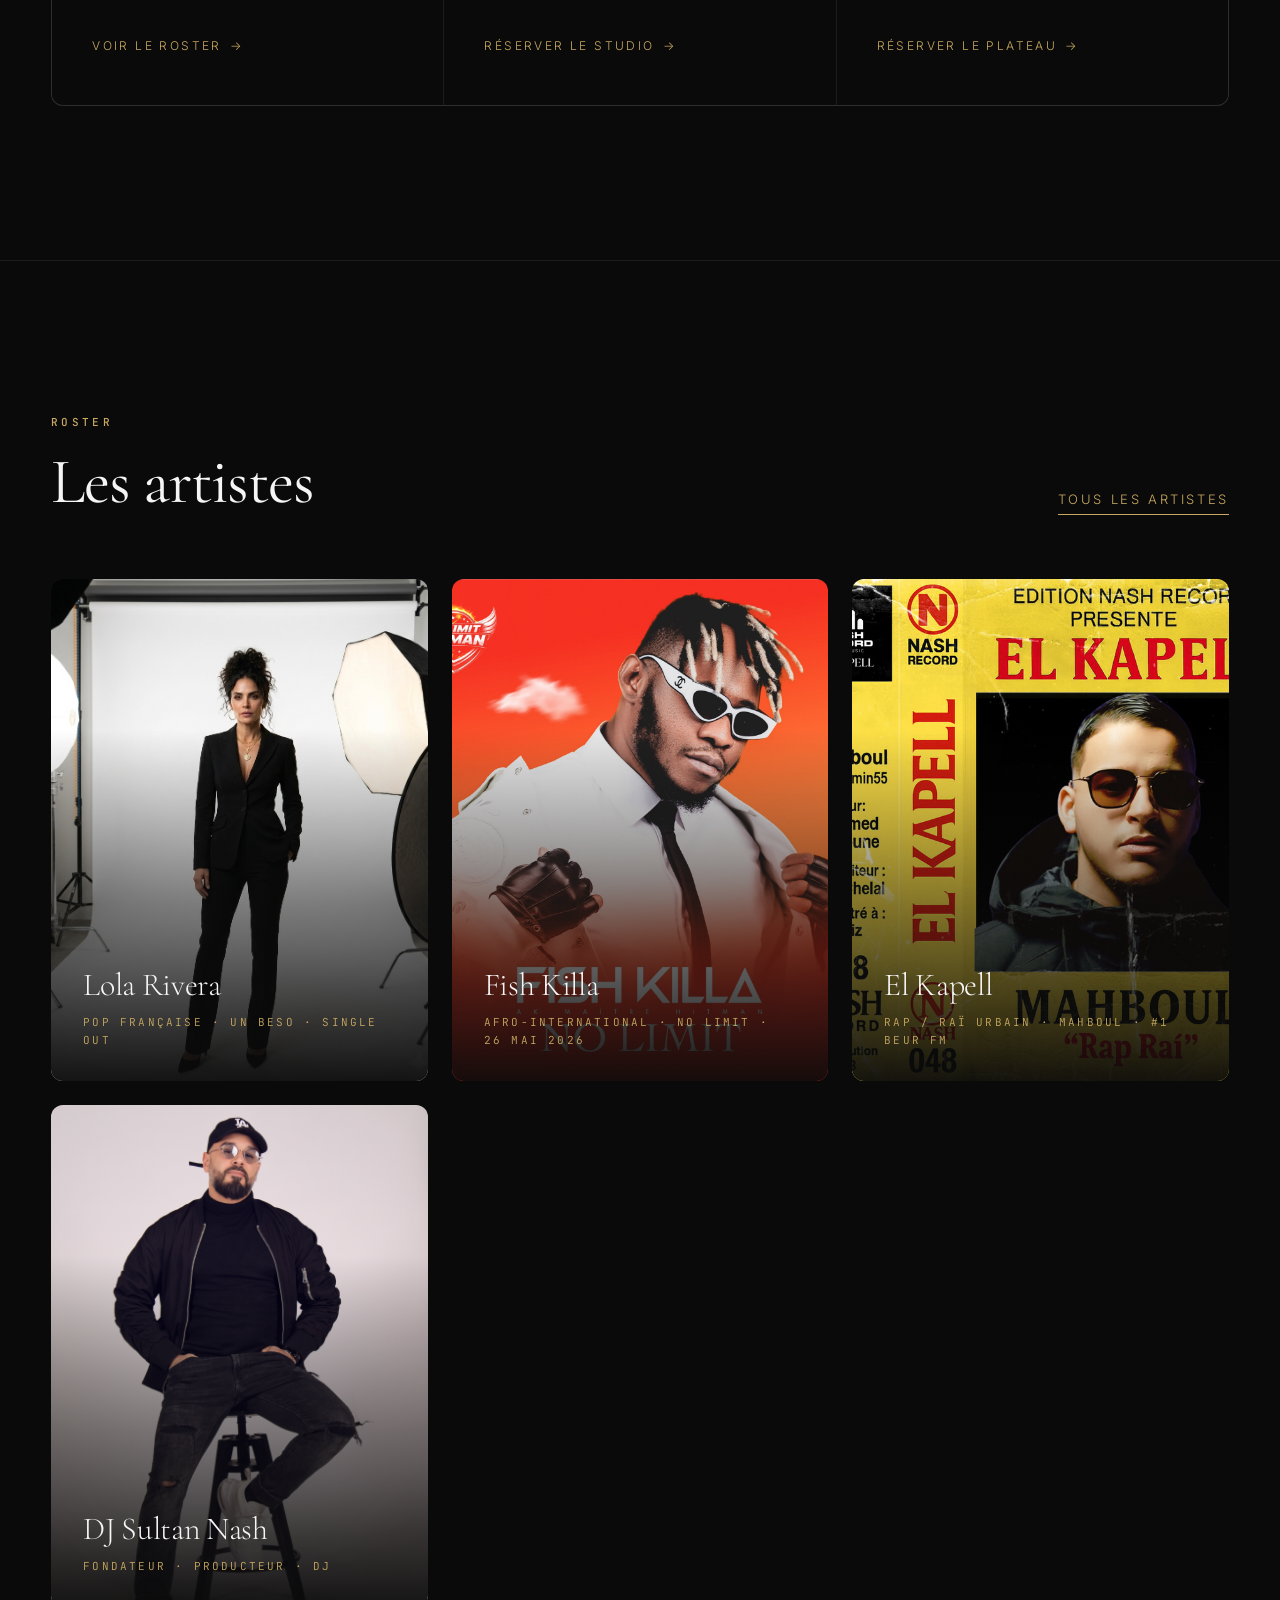
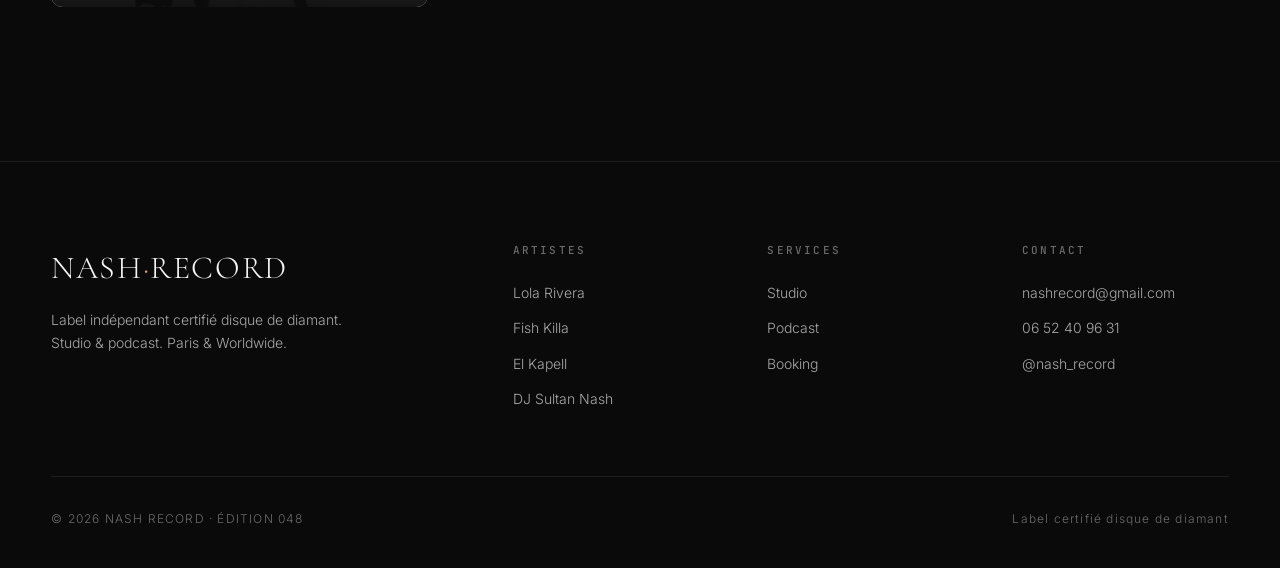
==== commit b077cc9a: "Ajout photos artistes + page roster + corrections visuelles - Ajout artistes.html : page roster comp" ====
--- a/index.html
+++ b/index.html
@@ -46,7 +46,7 @@
   <a href="index.html" class="nav__logo"><img src="assets/img/nash-record-logo.png" alt="Nash Record" class="nav__logo-img"></a>
   <ul class="nav__links" id="navLinks">
     <li><a href="index.html" class="active">Label</a></li>
-    <li><a href="lola-rivera.html">Artistes</a></li>
+    <li><a href="artistes.html">Artistes</a></li>
     <li><a href="studio.html">Studio</a></li>
     <li><a href="podcast.html">Podcast</a></li>
     <li><a href="#contact">Contact</a></li>
@@ -155,7 +155,7 @@
         <div class="service__num">01 / LABEL</div>
         <h3 class="service__title">Le label</h3>
         <p class="service__desc">Nous signons et accompagnons des artistes de la composition à la sortie internationale. Direction artistique, distribution, promo.</p>
-        <a href="lola-rivera.html" class="service__link">Voir le roster</a>
+        <a href="artistes.html" class="service__link">Voir le roster</a>
       </div>
       <div class="service">
         <div class="service__num">02 / STUDIO</div>
@@ -185,7 +185,7 @@
         <p class="eyebrow">Roster</p>
         <h2>Les artistes</h2>
       </div>
-      <a href="lola-rivera.html" class="section-header__cta">Tous les artistes</a>
+      <a href="artistes.html" class="section-header__cta">Tous les artistes</a>
     </div>
 
     <div class="roster">
@@ -210,8 +210,8 @@
           <div class="artist-card__tag">Rap / Raï urbain · Mahboul · #1 Beur FM</div>
         </div>
       </a>
-      <a href="sultan-nash.html" class="artist-card artist-card--lola reveal">
-        <div class="artist-card__placeholder" style="background: linear-gradient(135deg, #1a1a1a, #0a0a0a); color: var(--color-accent); font-size: 80px;">DJ</div>
+      <a href="sultan-nash.html" class="artist-card reveal">
+        <img src="assets/img/sultan-nash-pro.jpg" alt="DJ Sultan Nash — Malik Chelal, beatmaker certifié diamant" class="artist-card__photo" loading="lazy">
         <div class="artist-card__overlay">
           <div class="artist-card__name">DJ Sultan Nash</div>
           <div class="artist-card__tag">Fondateur · Producteur · DJ</div>
--- a/assets/css/style.css
+++ b/assets/css/style.css
@@ -574,6 +574,13 @@
   }
 }
 
+.spotlight--reverse .spotlight__cover {
+  order: 2;
+}
+@media (max-width: 860px) {
+  .spotlight--reverse .spotlight__cover { order: unset; }
+}
+
 .spotlight__cover {
   aspect-ratio: 1;
   border-radius: var(--radius-md);
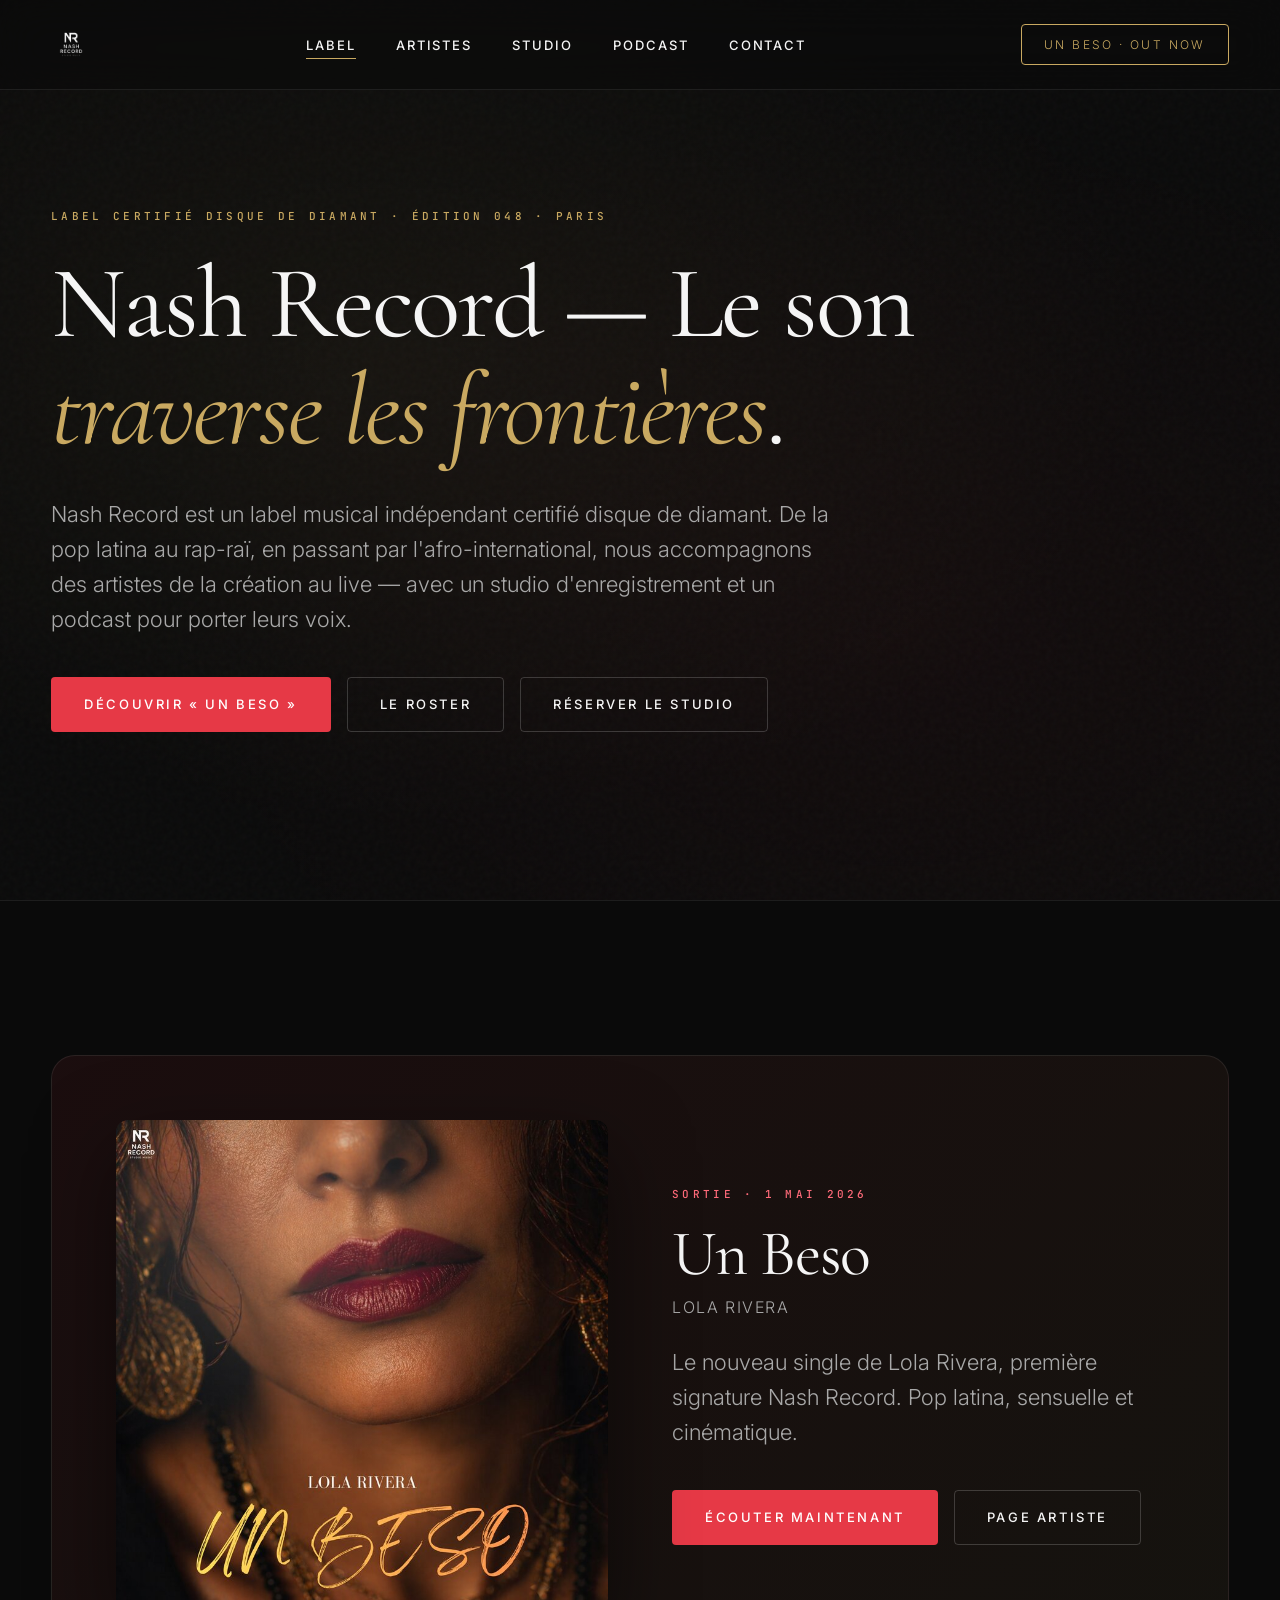
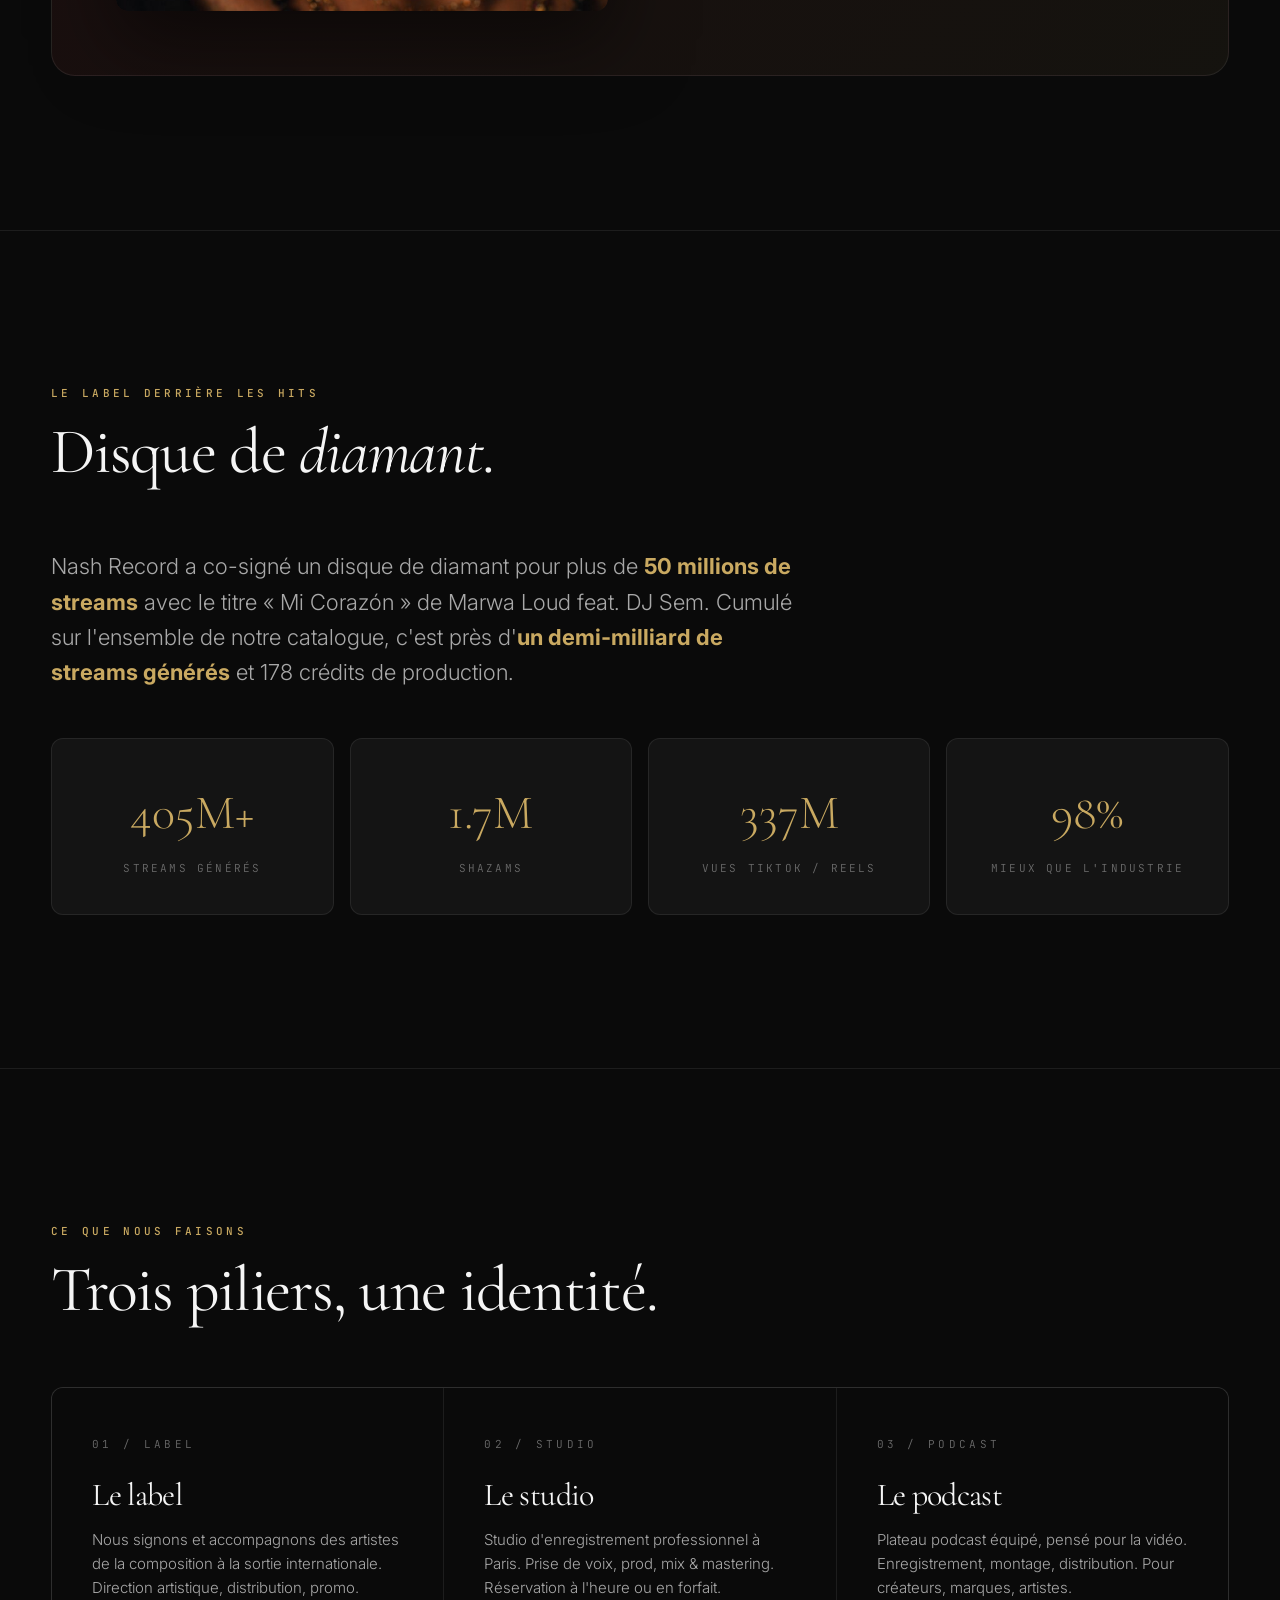
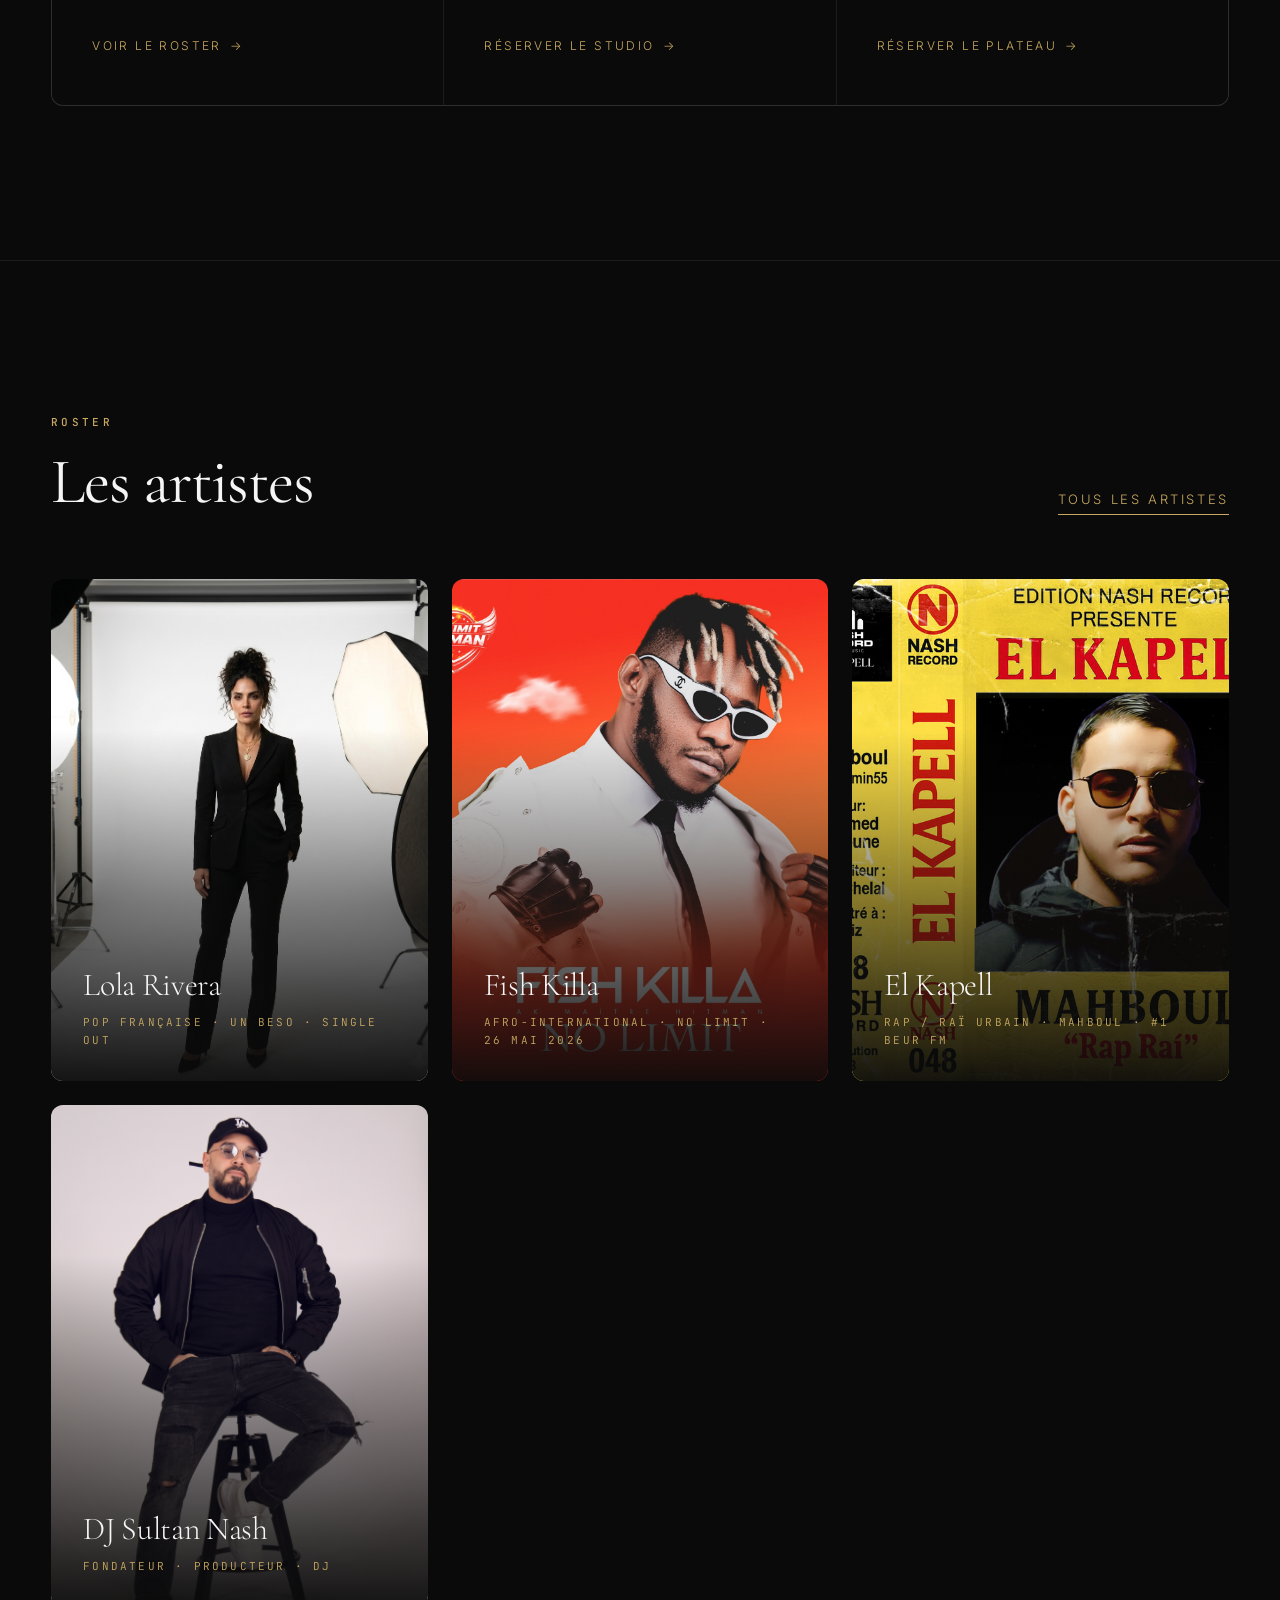
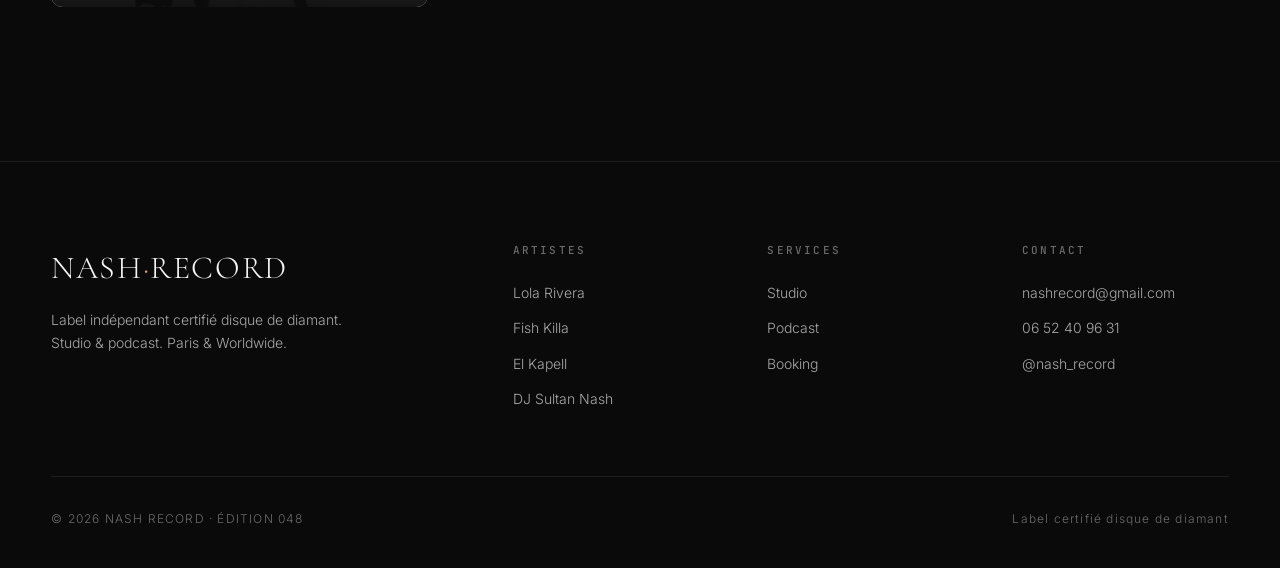
==== commit 0b1f463c: "Homepage : mise à jour slogan hero — Nash Record, Le son traverse les frontières Co-Authored-By: Cla" ====
--- a/index.html
+++ b/index.html
@@ -63,7 +63,7 @@
   <div class="hero__noise"></div>
   <div class="hero__inner">
     <p class="eyebrow">Label certifié disque de diamant · Édition 048 · Paris</p>
-    <h1 class="hero__title">Le son qui <em>déplace</em>.</h1>
+    <h1 class="hero__title">Nash Record — Le son <em>traverse les frontières</em>.</h1>
     <p class="lead">Nash Record est un label musical indépendant certifié disque de diamant. De la pop latina au rap-raï, en passant par l'afro-international, nous accompagnons des artistes de la création au live — avec un studio d'enregistrement et un podcast pour porter leurs voix.</p>
 
     <div class="btn-group">
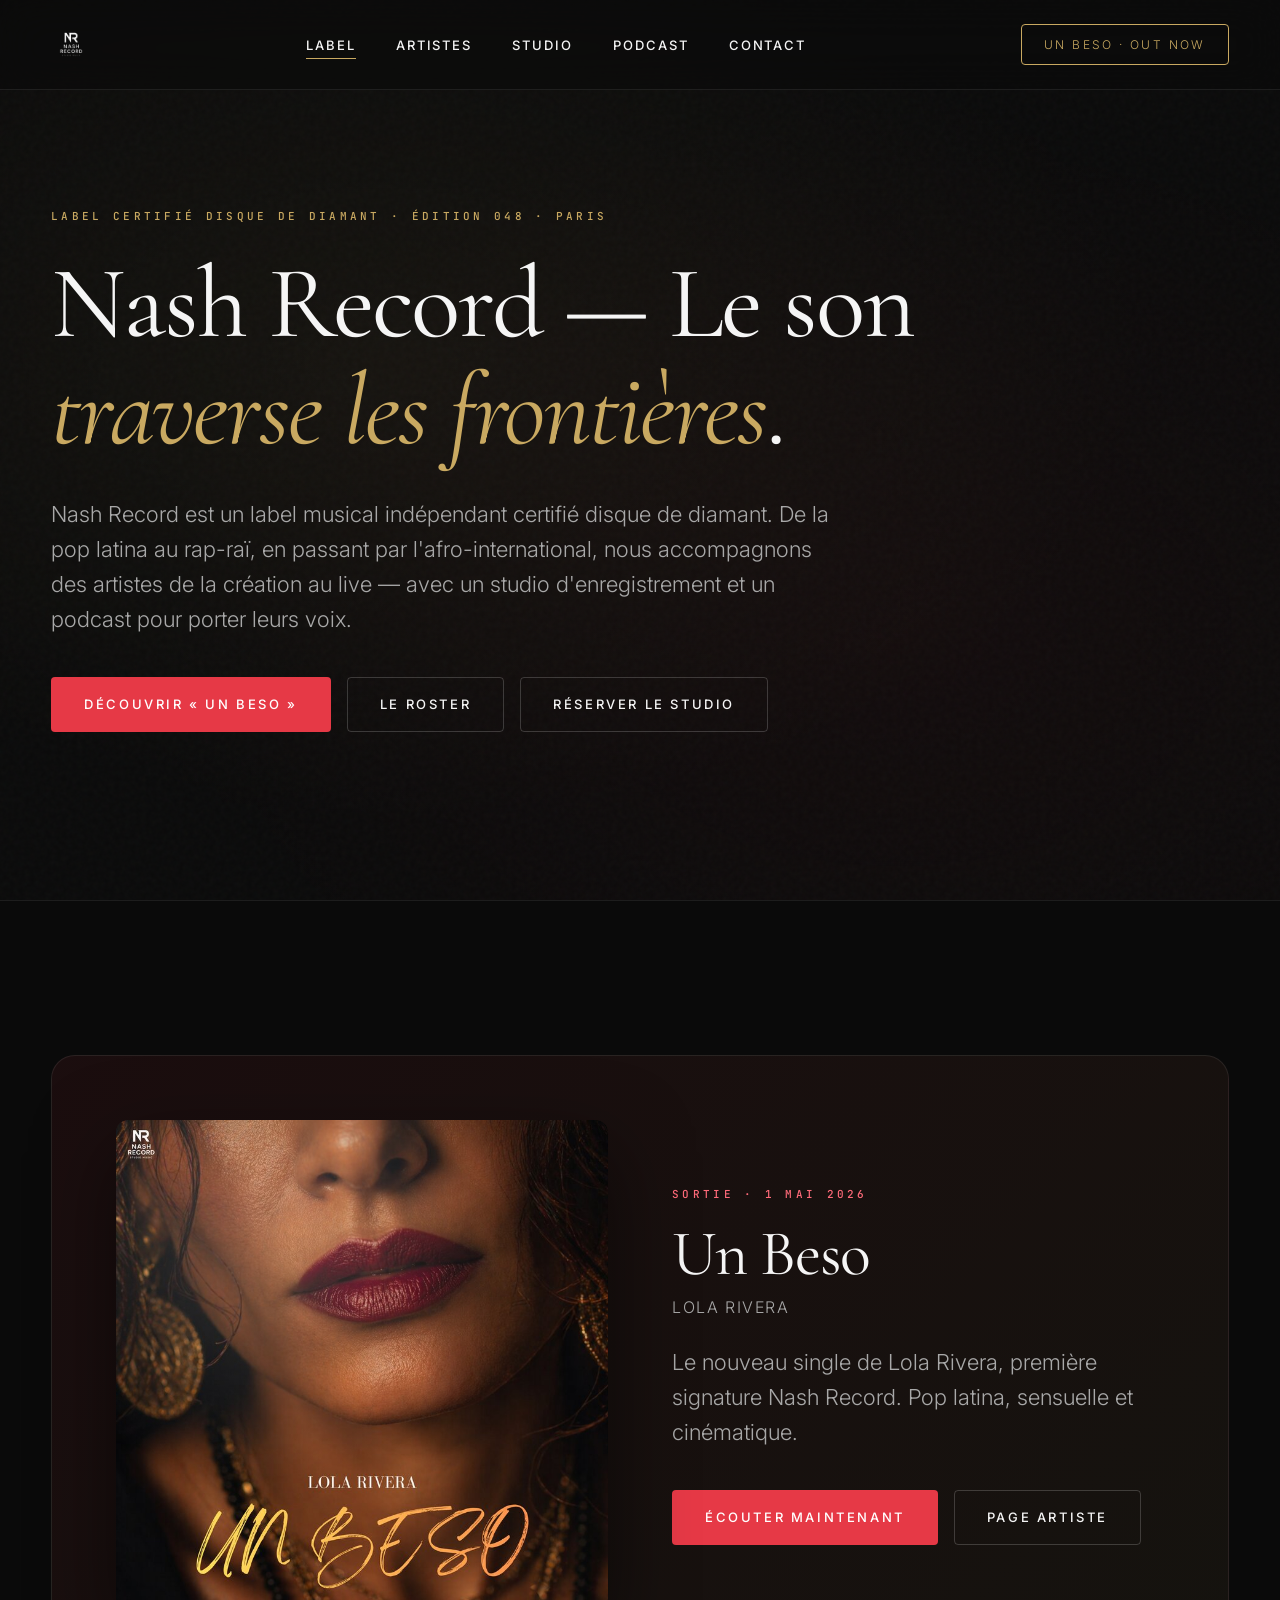
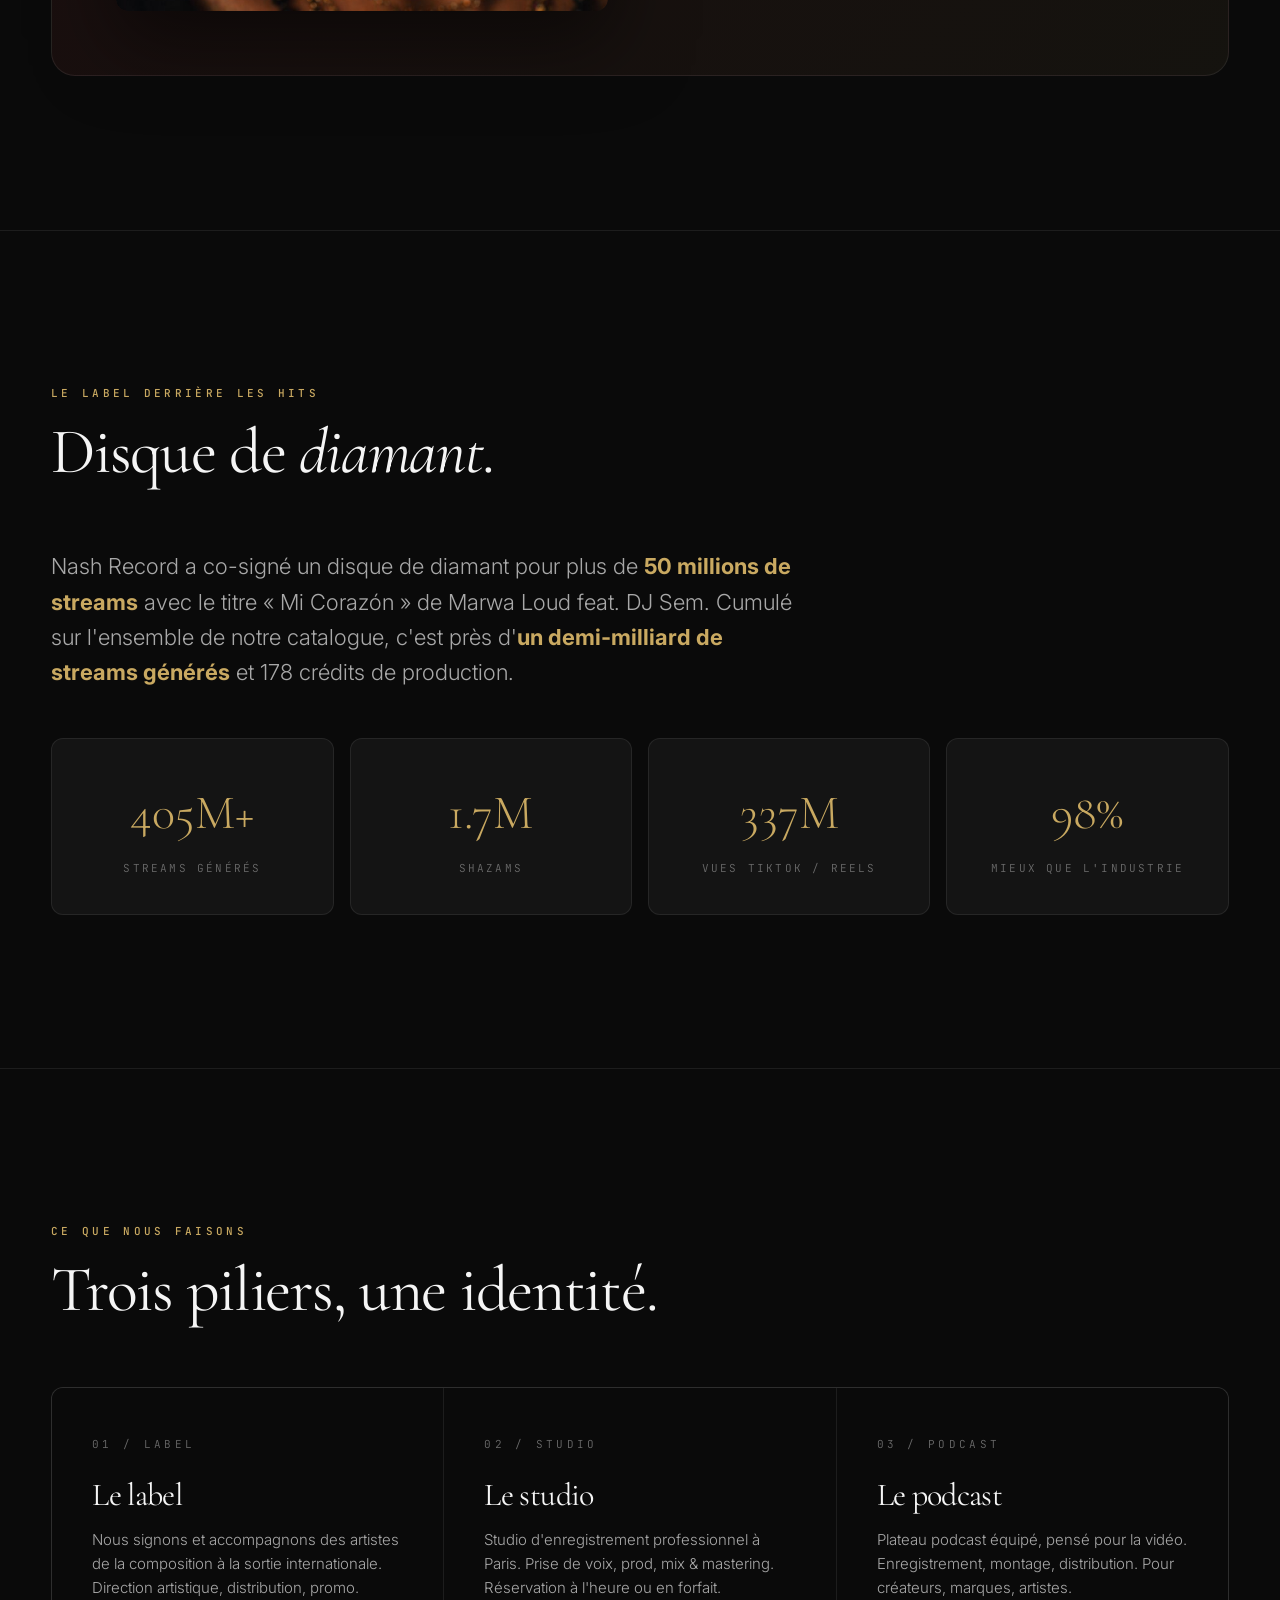
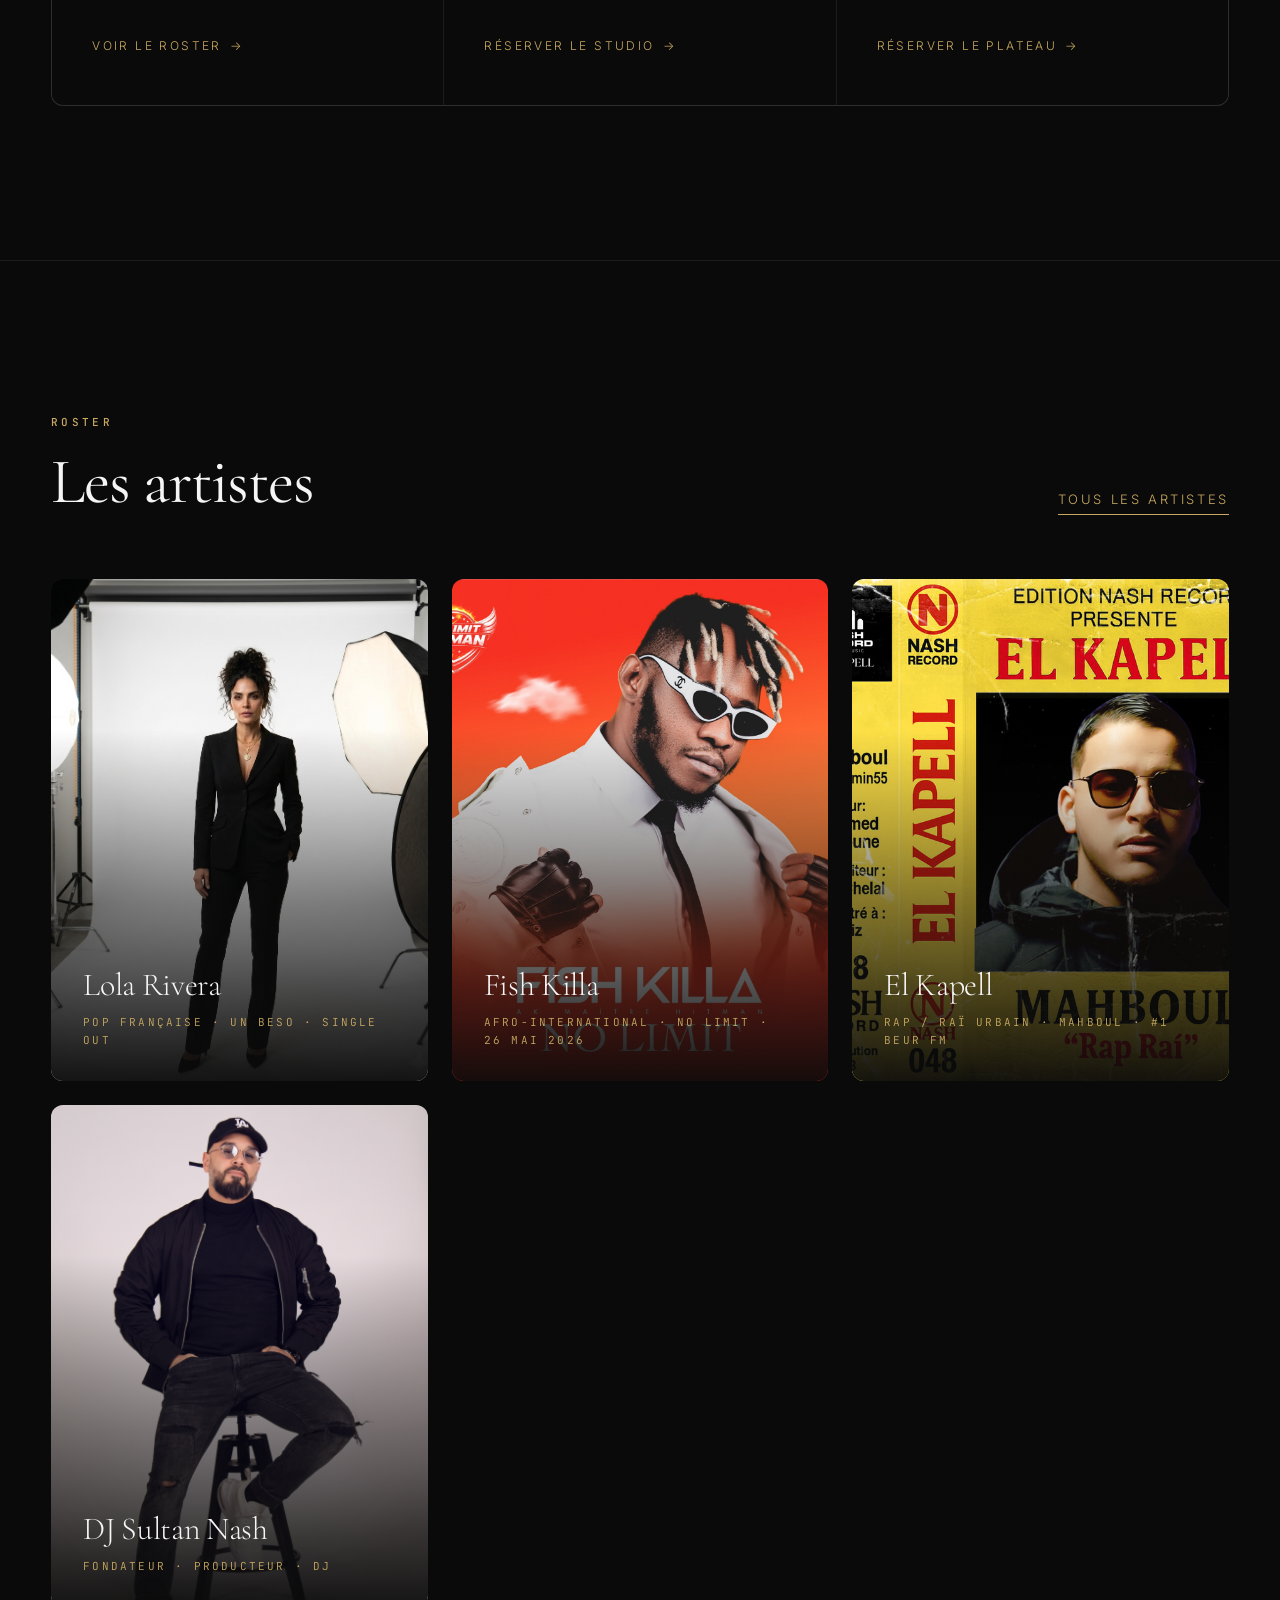
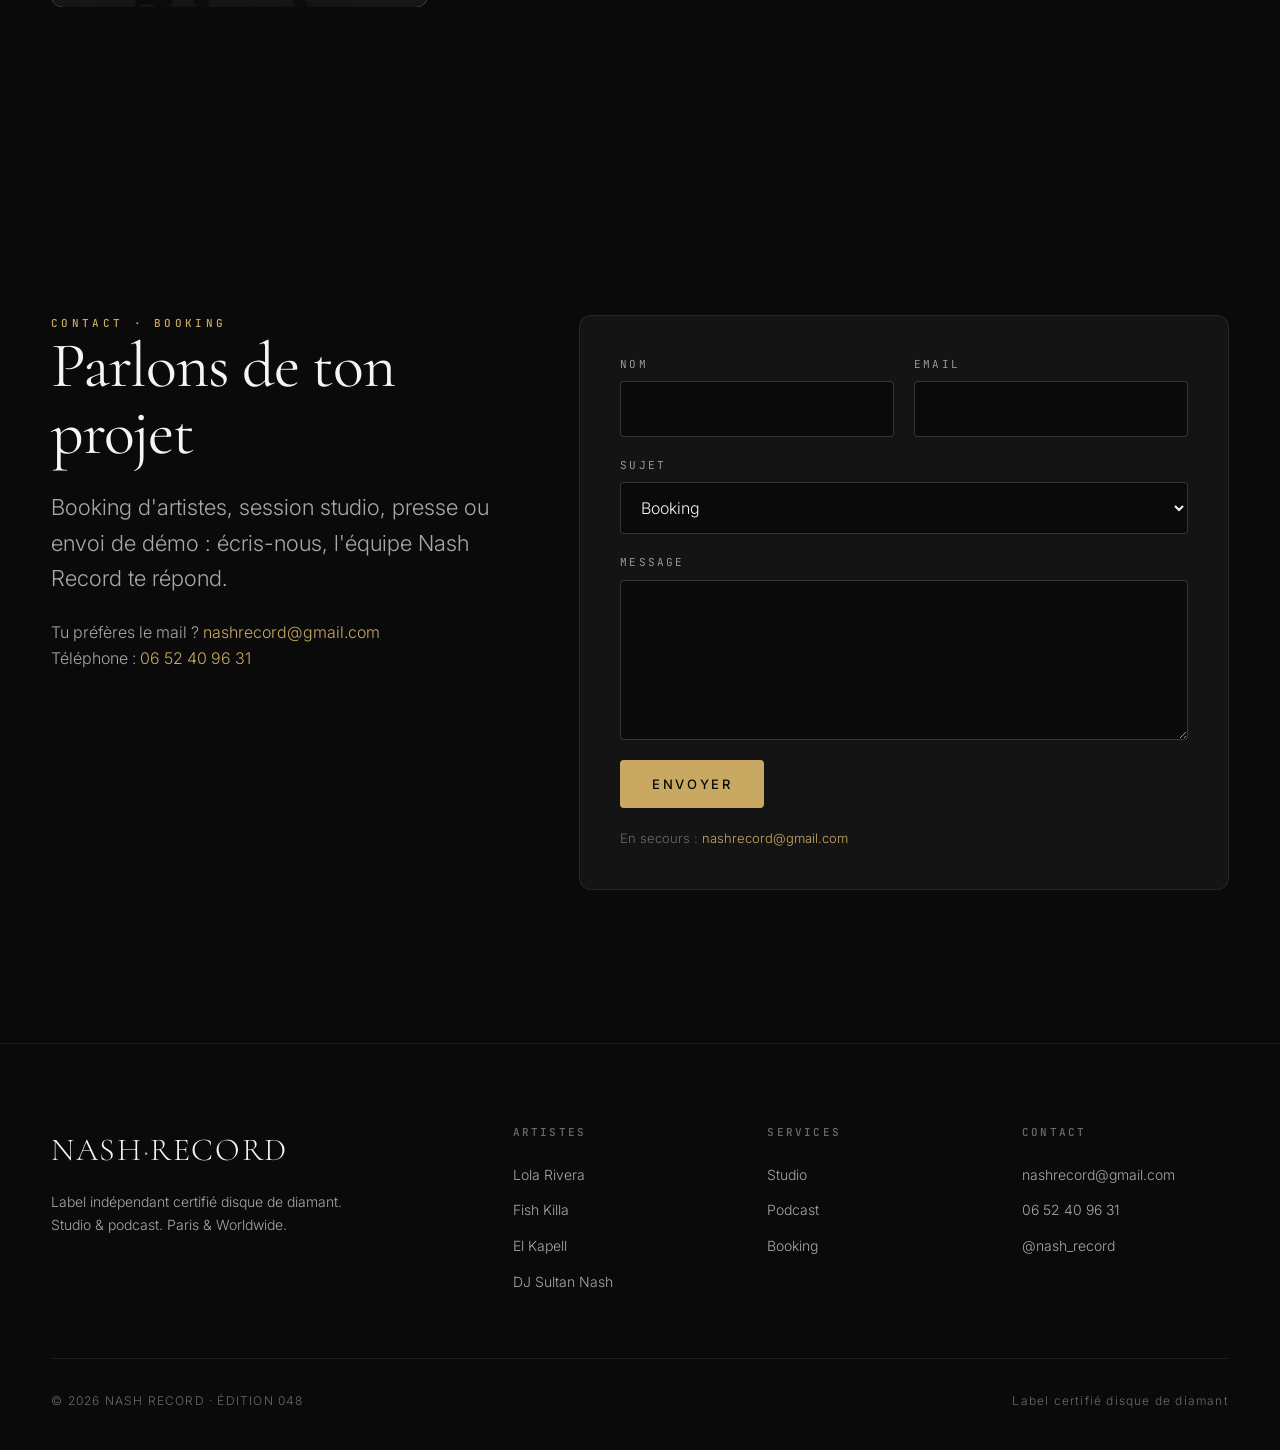
==== commit 93a8c240: "Contact : formulaire booking Netlify Forms + page merci Formulaire (nom, email, sujet, message) avec" ====
--- a/index.html
+++ b/index.html
@@ -49,7 +49,7 @@
     <li><a href="artistes.html">Artistes</a></li>
     <li><a href="studio.html">Studio</a></li>
     <li><a href="podcast.html">Podcast</a></li>
-    <li><a href="#contact">Contact</a></li>
+    <li><a href="#booking">Contact</a></li>
   </ul>
   <a href="un-beso.html" class="nav__cta">Un Beso · Out Now</a>
   <div class="nav__burger" id="burger"><span></span><span></span><span></span></div>
@@ -221,6 +221,50 @@
   </div>
 </section>
 
+<!-- ============================================
+     CONTACT / BOOKING
+     ============================================ -->
+<section id="booking">
+  <div class="container">
+    <div class="contact-wrap">
+      <div>
+        <p class="eyebrow">Contact · Booking</p>
+        <h2>Parlons de ton projet</h2>
+        <p class="lead" style="margin-top: 24px;">Booking d'artistes, session studio, presse ou envoi de démo : écris-nous, l'équipe Nash Record te répond.</p>
+        <p style="color: var(--color-text-muted); margin-top: 24px;">Tu préfères le mail ? <a href="mailto:nashrecord@gmail.com" style="color: var(--color-accent);">nashrecord@gmail.com</a><br>Téléphone : <a href="tel:+33652409631" style="color: var(--color-accent);">06 52 40 96 31</a></p>
+      </div>
+      <form class="contact-form" name="contact" method="POST" action="/merci.html" data-netlify="true" netlify-honeypot="bot-field">
+        <input type="hidden" name="form-name" value="contact">
+        <p class="contact-form__hp"><label>Ne pas remplir : <input name="bot-field" tabindex="-1" autocomplete="off"></label></p>
+        <div class="contact-form__field">
+          <label for="cf-nom">Nom</label>
+          <input id="cf-nom" name="nom" type="text" autocomplete="name" required>
+        </div>
+        <div class="contact-form__field">
+          <label for="cf-email">Email</label>
+          <input id="cf-email" name="email" type="email" autocomplete="email" required>
+        </div>
+        <div class="contact-form__field contact-form__field--full">
+          <label for="cf-sujet">Sujet</label>
+          <select id="cf-sujet" name="sujet" required>
+            <option value="Booking">Booking</option>
+            <option value="Studio">Studio</option>
+            <option value="Presse">Presse</option>
+            <option value="Démo">Démo</option>
+            <option value="Autre">Autre</option>
+          </select>
+        </div>
+        <div class="contact-form__field contact-form__field--full">
+          <label for="cf-message">Message</label>
+          <textarea id="cf-message" name="message" required></textarea>
+        </div>
+        <button type="submit" class="btn btn--primary">Envoyer</button>
+        <p class="contact-form__alt">En secours : <a href="mailto:nashrecord@gmail.com">nashrecord@gmail.com</a></p>
+      </form>
+    </div>
+  </div>
+</section>
+
 <!-- Footer -->
 <footer class="footer" id="contact">
   <div class="footer__grid">
@@ -242,7 +286,7 @@
       <ul>
         <li><a href="studio.html">Studio</a></li>
         <li><a href="podcast.html">Podcast</a></li>
-        <li><a href="mailto:nashrecord@gmail.com">Booking</a></li>
+        <li><a href="index.html#booking">Booking</a></li>
       </ul>
     </div>
     <div class="footer__col">
--- a/assets/css/style.css
+++ b/assets/css/style.css
@@ -1295,3 +1295,45 @@
   justify-content: center;
 }
 
+
+/* ============================================
+   CONTACT FORM (Netlify Forms)
+   ============================================ */
+.contact-wrap { display: grid; grid-template-columns: 1fr 1.4fr; gap: 64px; align-items: start; }
+.contact-form { display: grid; grid-template-columns: 1fr 1fr; gap: 20px; background: var(--color-bg-soft); border: 1px solid var(--color-line); border-radius: var(--radius-md); padding: 40px; }
+.contact-form__field { display: flex; flex-direction: column; gap: 8px; }
+.contact-form__field--full { grid-column: 1 / -1; }
+.contact-form label { font-family: var(--font-mono); font-size: 11px; letter-spacing: 0.2em; text-transform: uppercase; color: var(--color-text-muted); }
+.contact-form input, .contact-form select, .contact-form textarea { width: 100%; background: var(--color-bg); color: var(--color-text); border: 1px solid var(--color-line-strong); border-radius: var(--radius-sm); padding: 14px 16px; font: inherit; font-size: 16px; }
+.contact-form textarea { min-height: 160px; resize: vertical; }
+.contact-form input:focus, .contact-form select:focus, .contact-form textarea:focus { outline: none; border-color: var(--color-accent); }
+.contact-form__hp { position: absolute; left: -9999px; }
+.contact-form button { justify-self: start; cursor: pointer; border: none; }
+.contact-form__alt { grid-column: 1 / -1; font-size: 13px; color: var(--color-text-faint); }
+.contact-form__alt a { color: var(--color-accent); }
+@media (max-width: 860px) {
+  .contact-wrap { grid-template-columns: 1fr; gap: 32px; }
+  .contact-form { grid-template-columns: 1fr; padding: 24px; }
+}
+
+/* ============================================
+   CLIPS (lite YouTube) + EPK
+   ============================================ */
+.clips { display: grid; grid-template-columns: repeat(auto-fit, minmax(300px, 1fr)); gap: 24px; }
+.clip { margin: 0; }
+.clip__frame { position: relative; display: block; width: 100%; aspect-ratio: 16 / 9; background: #000 center / cover no-repeat; border: 1px solid var(--color-line); border-radius: var(--radius-md); overflow: hidden; cursor: pointer; padding: 0; }
+.clip__frame iframe { position: absolute; inset: 0; width: 100%; height: 100%; border: 0; }
+.clip__play { position: absolute; top: 50%; left: 50%; transform: translate(-50%, -50%); width: 72px; height: 72px; border-radius: 50%; background: rgba(10,10,10,0.75); border: 1px solid var(--color-accent); color: var(--color-accent); font-size: 24px; display: flex; align-items: center; justify-content: center; }
+.clip__frame:hover .clip__play { background: var(--color-accent); color: var(--color-bg); }
+.clip figcaption { margin-top: 12px; font-family: var(--font-mono); font-size: 12px; letter-spacing: 0.15em; text-transform: uppercase; color: var(--color-text-muted); }
+.todo { font-family: var(--font-mono); font-size: 12px; color: var(--color-accent-hot); background: rgba(201,169,97,0.08); border: 1px dashed var(--color-accent); border-radius: var(--radius-sm); padding: 2px 8px; }
+.epk { display: grid; grid-template-columns: 1.2fr 1fr; gap: 48px; }
+.epk__photos { display: grid; grid-template-columns: repeat(auto-fill, minmax(140px, 1fr)); gap: 12px; margin-top: 24px; }
+.epk__photo { display: block; position: relative; aspect-ratio: 1; border-radius: var(--radius-sm); overflow: hidden; border: 1px solid var(--color-line); }
+.epk__photo img { width: 100%; height: 100%; object-fit: cover; }
+.epk__photo span { position: absolute; bottom: 0; left: 0; right: 0; padding: 6px 8px; background: rgba(10,10,10,0.8); font-family: var(--font-mono); font-size: 10px; letter-spacing: 0.15em; color: var(--color-text); }
+.epk__links { list-style: none; padding: 0; margin: 0 0 24px; display: grid; gap: 8px; }
+.epk__links a { color: var(--color-accent); }
+.epk__box { background: var(--color-bg-soft); border: 1px solid var(--color-line); border-radius: var(--radius-md); padding: 32px; }
+.epk__box h3 { font-family: var(--font-display); font-size: 28px; margin-bottom: 16px; }
+@media (max-width: 860px) { .epk { grid-template-columns: 1fr; gap: 32px; } .clips { grid-template-columns: 1fr; } }
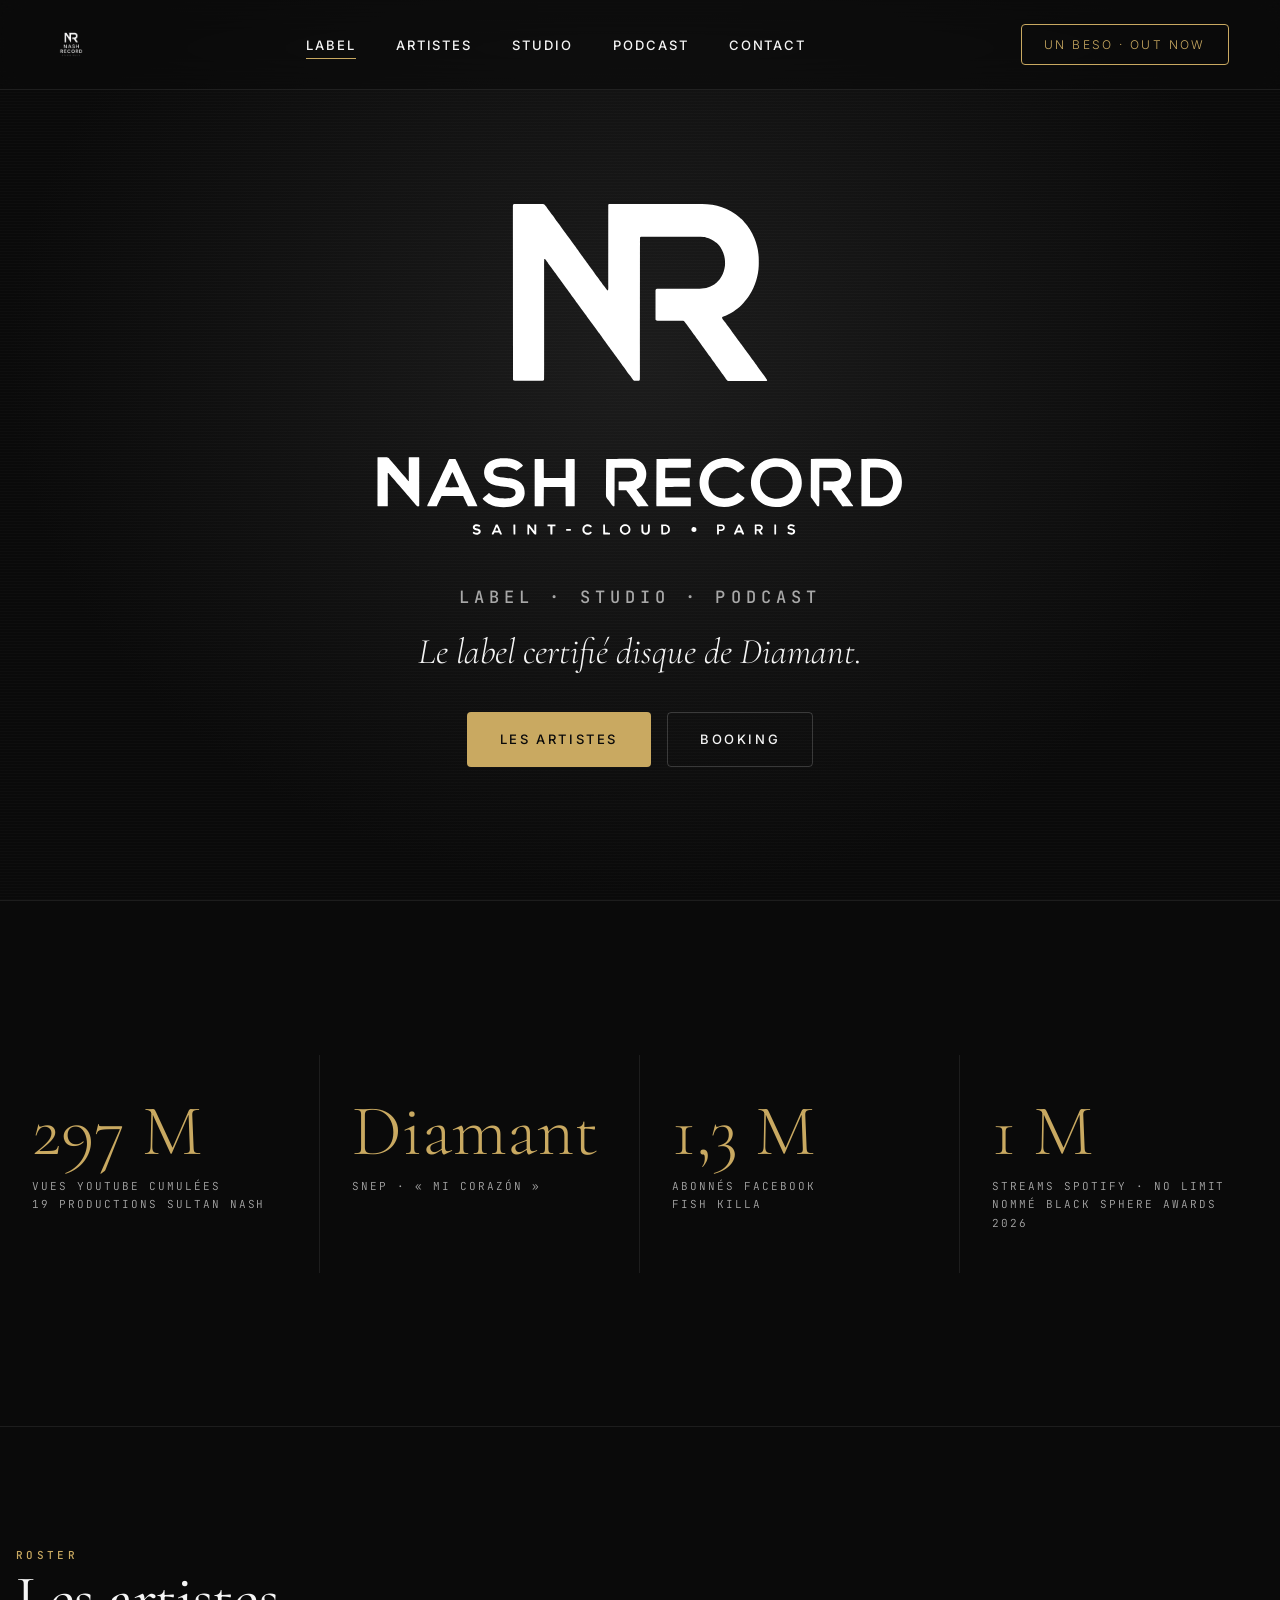
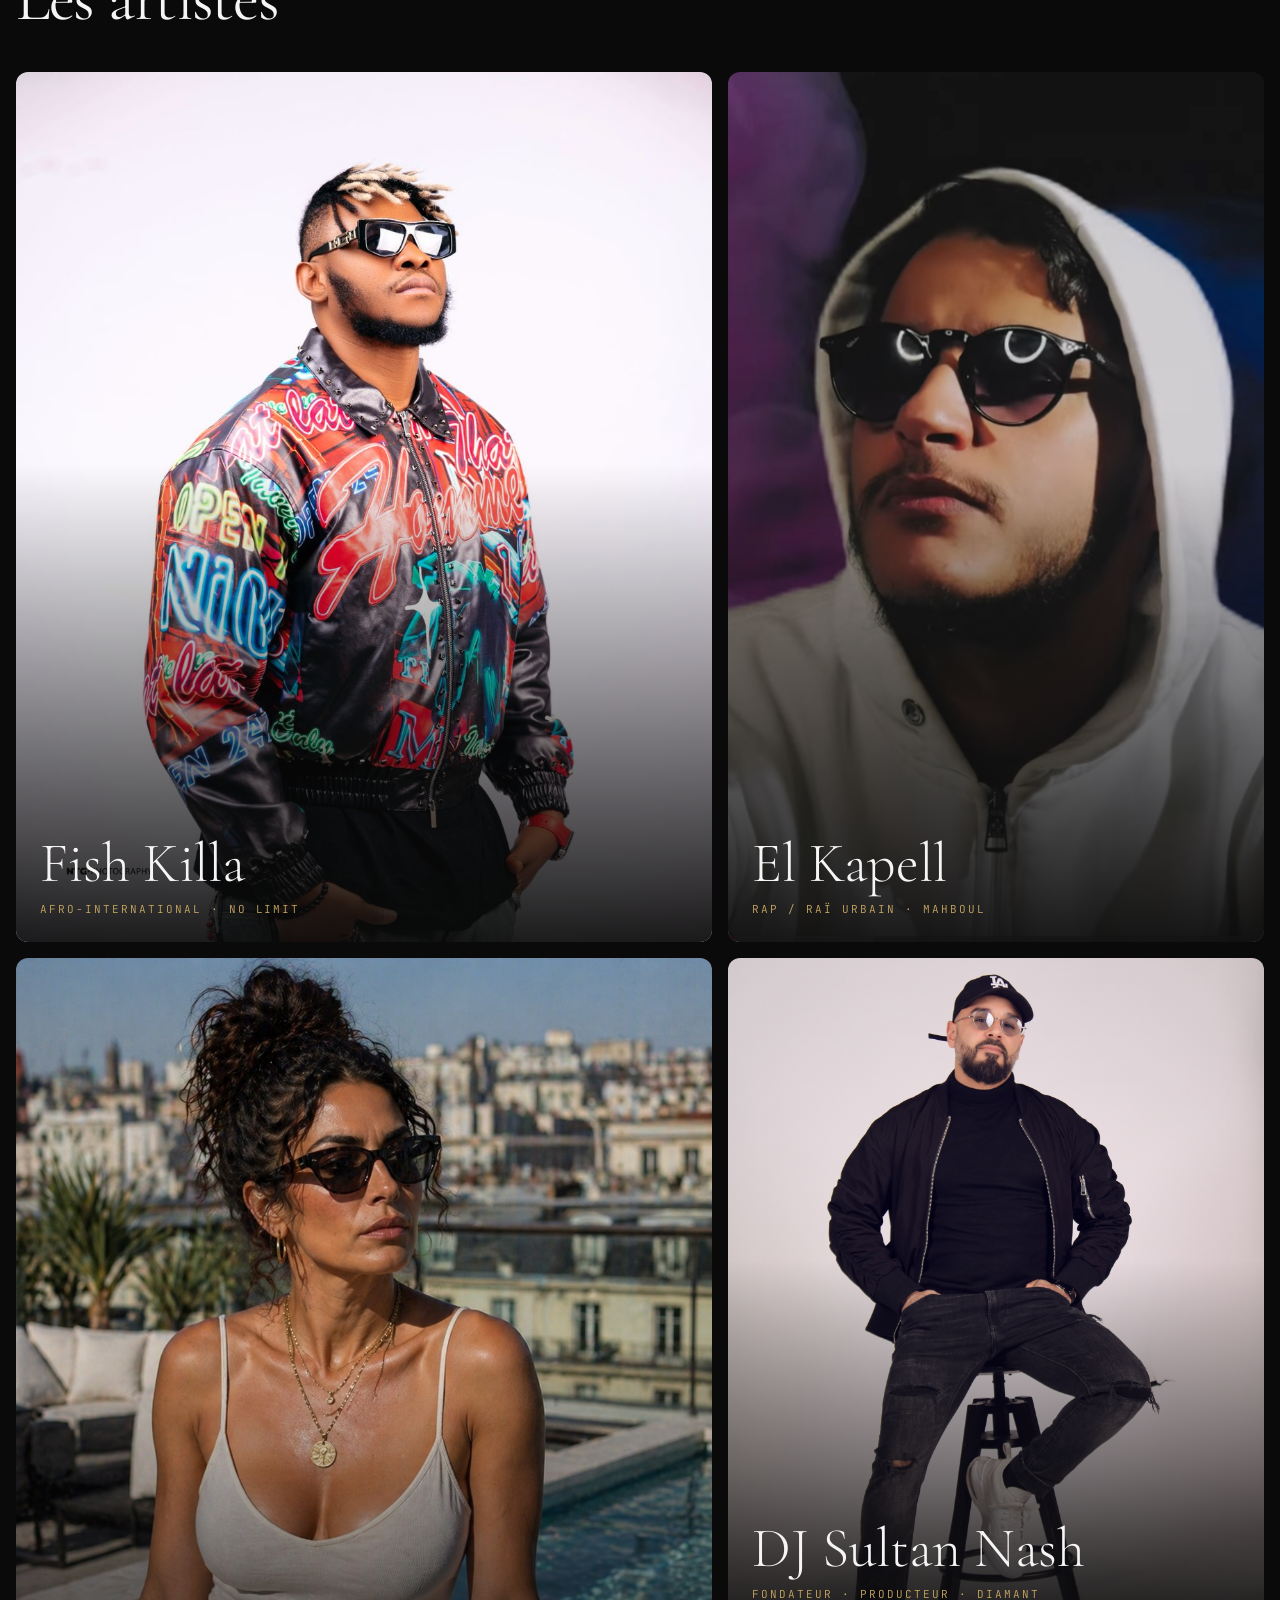
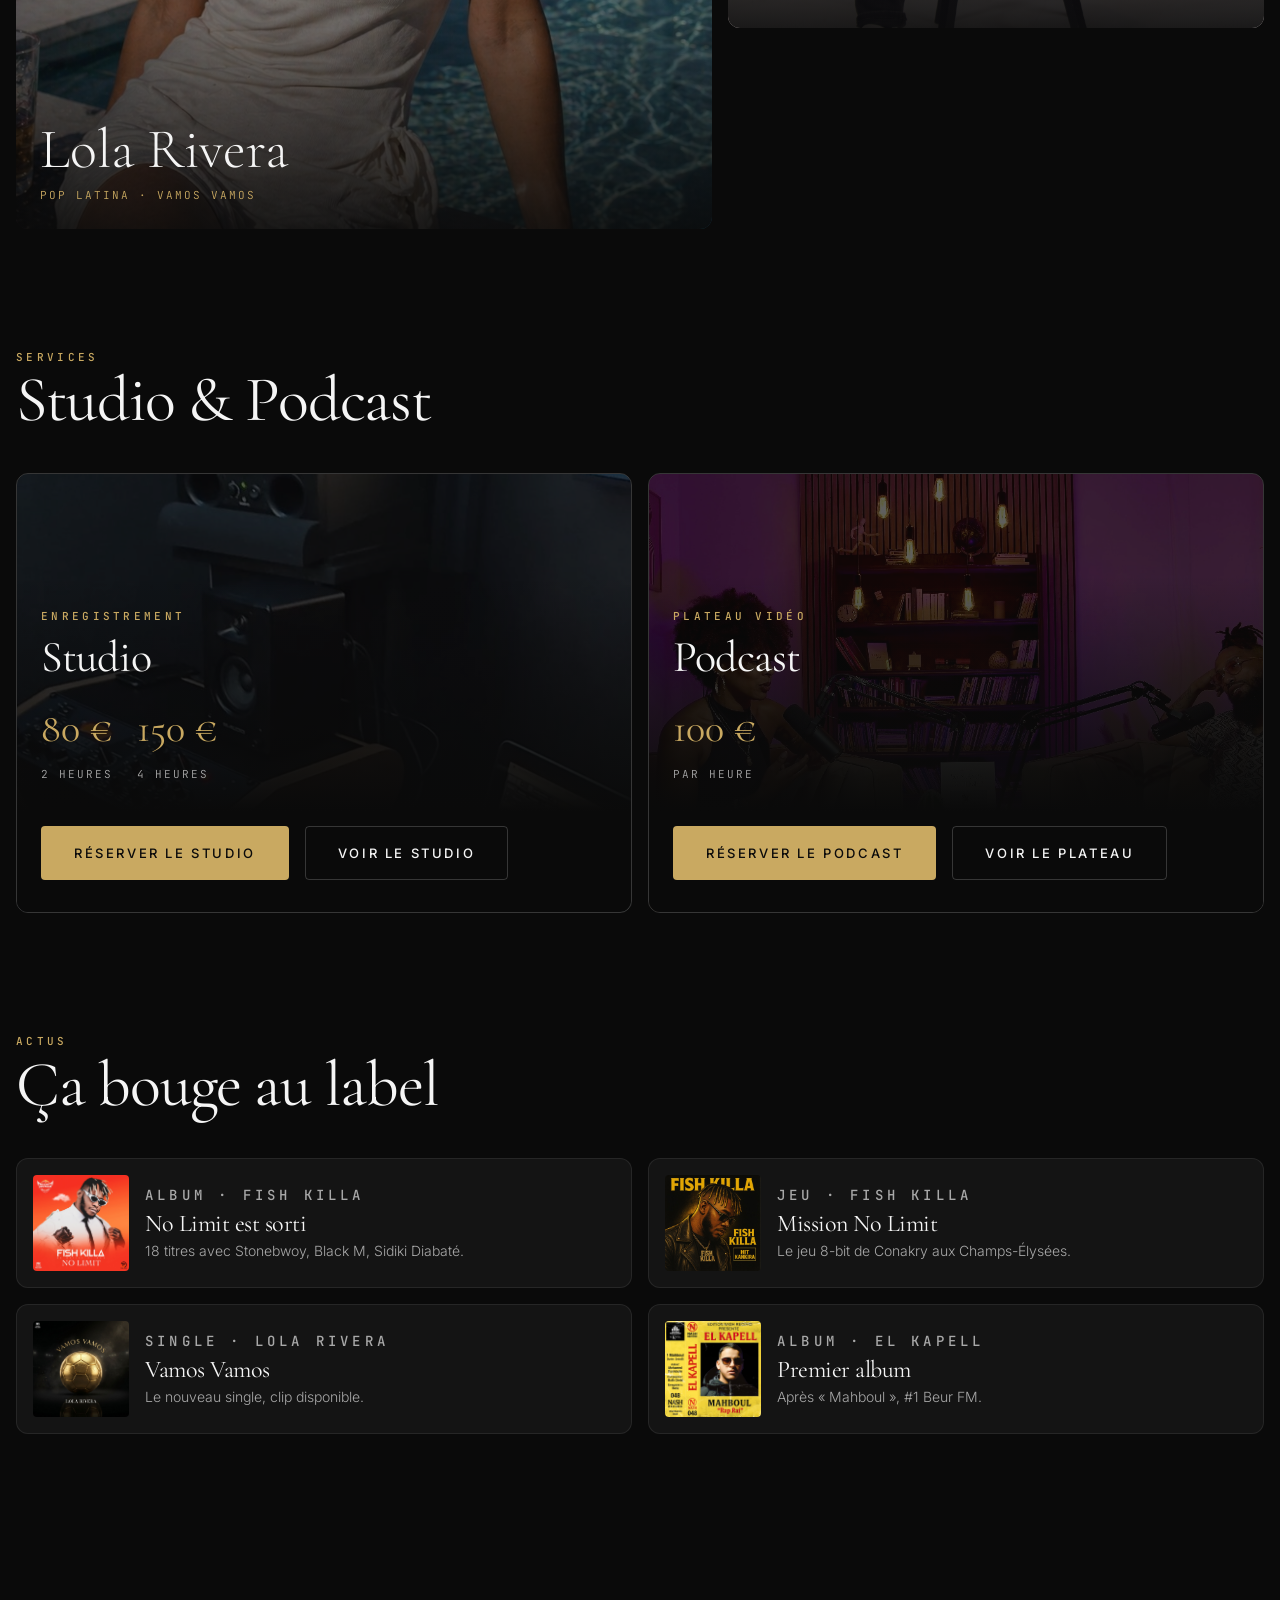
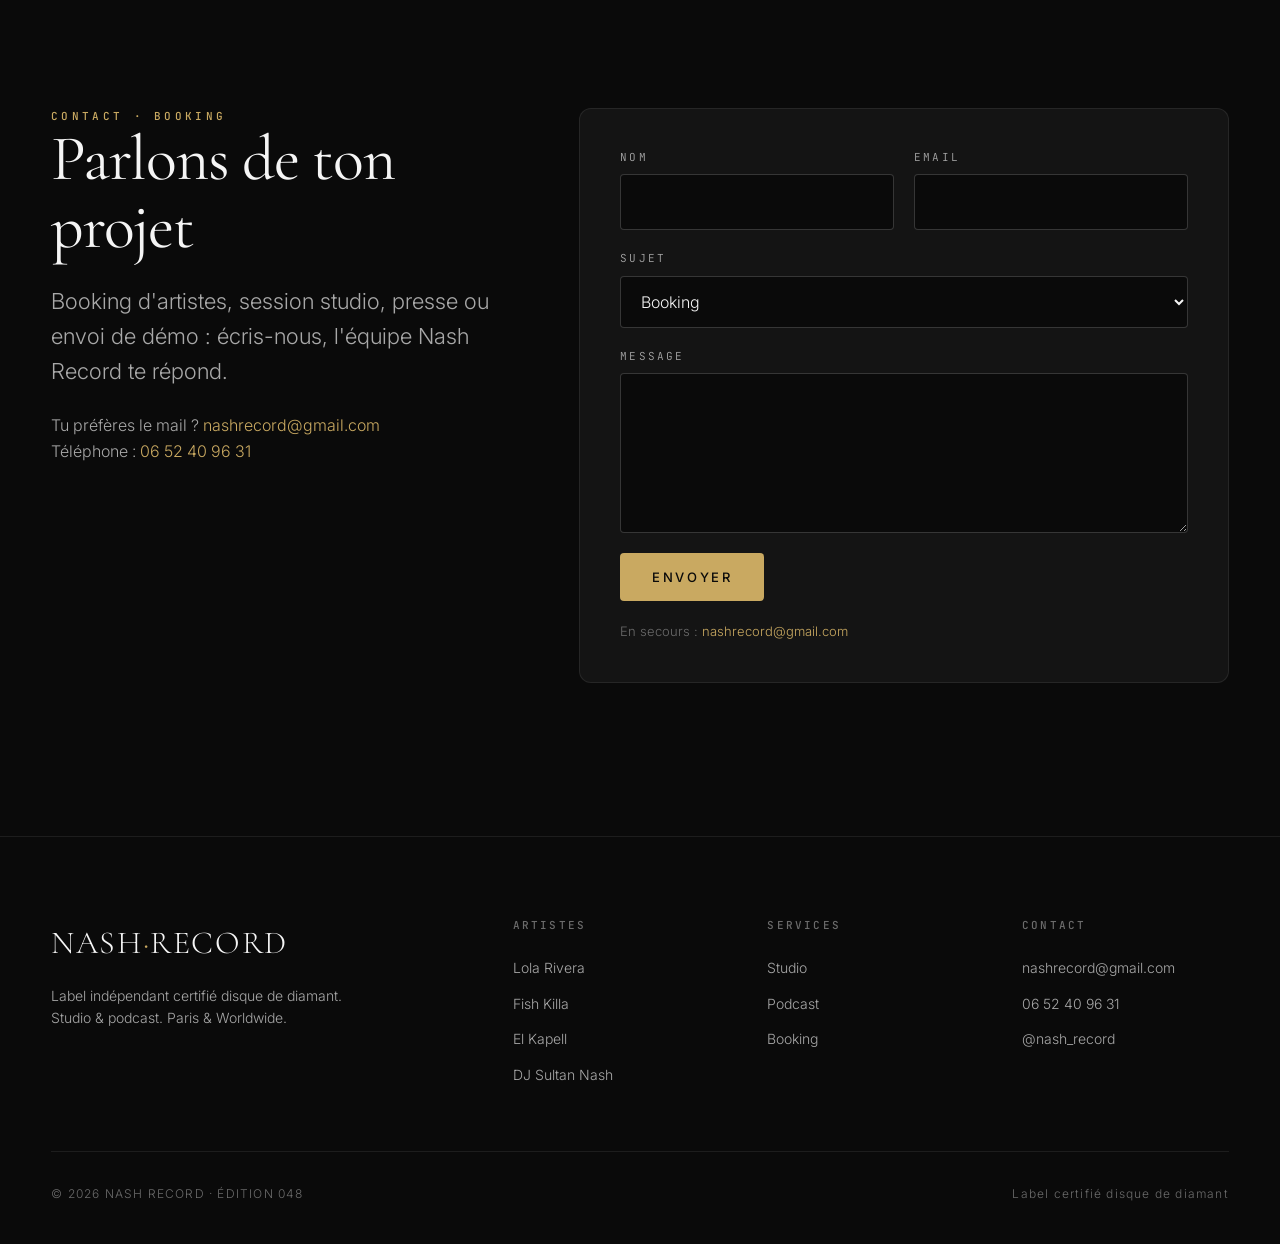
==== commit 9ddd36f2: "Accueil : nouveau design (héro logo NR) appliqué à index.html, maquette supprimée Head SEO (title, m" ====
--- a/index.html
+++ b/index.html
@@ -39,6 +39,57 @@
 <link href="https://fonts.googleapis.com/css2?family=Cormorant+Garamond:ital,wght@0,400;0,500;1,400;1,500&family=Inter:wght@300;400;500&family=JetBrains+Mono:wght@400;500&display=swap" rel="stylesheet">
 <link rel="stylesheet" href="assets/css/style.css">
 <link rel="icon" type="image/png" href="assets/img/favicon.png">
+<style>
+.mq-hero{position:relative;min-height:100svh;display:flex;align-items:flex-end;overflow:hidden}
+.mq-hero__img{position:absolute;inset:0;width:100%;height:100%;object-fit:cover;object-position:center 20%;transform:scale(1.05);animation:mqzoom 18s ease-out forwards}
+@keyframes mqzoom{to{transform:scale(1)}}
+.mq-hero:after{content:"";position:absolute;inset:0;background:linear-gradient(180deg,rgba(10,10,10,.2) 0%,rgba(10,10,10,.55) 55%,var(--color-bg) 100%)}
+.mq-hero__inner{position:relative;z-index:2;padding:0 16px 56px;width:100%;max-width:1280px;margin:0 auto}
+.mq-hero h1{font-family:var(--font-display);font-weight:400;font-size:clamp(52px,13vw,168px);line-height:.9;letter-spacing:-.02em;margin:16px 0 20px}
+.mq-hero h1 em{color:var(--color-accent)}
+.mq-hero p{max-width:560px;color:var(--color-text-muted);font-size:17px}
+.mq-stats{display:grid;grid-template-columns:1fr;border-top:1px solid var(--color-line);border-bottom:1px solid var(--color-line)}
+.mq-stat{padding:28px 16px;border-bottom:1px solid var(--color-line)}
+.mq-stat:last-child{border-bottom:0}
+.mq-stat__n{font-family:var(--font-display);font-size:clamp(44px,6vw,72px);color:var(--color-accent);line-height:1}
+.mq-stat__l{margin-top:10px;font-family:var(--font-mono);font-size:11px;letter-spacing:.18em;text-transform:uppercase;color:var(--color-text-muted);line-height:1.7}
+.mq-artists{display:grid;grid-template-columns:1fr;gap:16px}
+.mq-card{position:relative;display:block;aspect-ratio:4/5;overflow:hidden;border-radius:var(--radius-md)}
+.mq-card img{width:100%;height:100%;object-fit:cover;transition:transform .8s}
+.mq-card:hover img{transform:scale(1.05)}
+.mq-card:after{content:"";position:absolute;inset:0;background:linear-gradient(180deg,transparent 45%,rgba(10,10,10,.92))}
+.mq-card__txt{position:absolute;z-index:2;left:24px;right:24px;bottom:24px}
+.mq-card__name{font-family:var(--font-display);font-size:clamp(36px,5vw,56px);line-height:1}
+.mq-card__tag{margin-top:10px;font-family:var(--font-mono);font-size:11px;letter-spacing:.18em;text-transform:uppercase;color:var(--color-accent)}
+.mq-offers{display:grid;grid-template-columns:1fr;gap:16px}
+.mq-offer{position:relative;overflow:hidden;border:1px solid var(--color-line-strong);border-radius:var(--radius-md);min-height:440px;display:flex;align-items:flex-end}
+.mq-offer>img{position:absolute;inset:0;width:100%;height:100%;object-fit:cover;opacity:.35}
+.mq-offer__body{position:relative;padding:32px 24px;width:100%;background:linear-gradient(180deg,transparent,var(--color-bg) 70%)}
+.mq-offer h3{font-family:var(--font-display);font-size:44px;margin:8px 0 16px}
+.mq-price{display:flex;gap:24px;flex-wrap:wrap;margin-bottom:24px}
+.mq-price b{display:block;font-family:var(--font-display);font-size:40px;color:var(--color-accent);font-weight:400}
+.mq-price span{font-family:var(--font-mono);font-size:11px;letter-spacing:.18em;color:var(--color-text-muted)}
+.mq-news{display:grid;grid-template-columns:1fr;gap:16px}
+.mq-new{display:grid;grid-template-columns:96px 1fr;gap:16px;align-items:center;padding:16px;border:1px solid var(--color-line);border-radius:var(--radius-md);background:var(--color-bg-soft)}
+.mq-new img{width:96px;height:96px;object-fit:cover;border-radius:var(--radius-sm)}
+.mq-new h3{font-family:var(--font-display);font-size:24px;margin:4px 0}
+.mq-new p{font-size:14px;color:var(--color-text-muted)}
+.mq-sec{padding:72px 0}
+.mq-sec .container{padding-left:16px;padding-right:16px}
+@media(min-width:760px){
+ .mq-stats{grid-template-columns:repeat(4,1fr)} .mq-stat{border-bottom:0;border-right:1px solid var(--color-line);padding:40px 32px} .mq-stat:last-child{border-right:0}
+ .mq-artists{grid-template-columns:repeat(2,1fr)} .mq-offers{grid-template-columns:1fr 1fr} .mq-news{grid-template-columns:1fr 1fr}
+ .mq-hero__inner{padding:0 32px 96px} .mq-sec{padding:120px 0}
+}
+@media(min-width:1100px){ .mq-artists{grid-template-columns:1.3fr 1fr} .mq-artists .mq-card:nth-child(4n+2),.mq-artists .mq-card:nth-child(4n+3){aspect-ratio:auto} }
+.mq-hero--logo{align-items:center;justify-content:center;text-align:center;background:radial-gradient(ellipse at 50% 40%,#1c1c1c 0%,#0a0a0a 70%)}
+.mq-hero--logo:after{background:repeating-linear-gradient(0deg,rgba(255,255,255,.015) 0 1px,transparent 1px 3px)}
+.mq-hero--logo .mq-hero__inner{padding:120px 16px 72px;display:flex;flex-direction:column;align-items:center}
+.mq-hero__nr{width:min(56vw,300px);height:auto}
+.mq-hero__word{width:min(82vw,560px);height:auto;margin-top:36px}
+.mq-hero .mq-hero__punch{font-family:var(--font-display);font-style:italic;font-size:clamp(24px,4vw,36px);color:var(--color-text);margin:12px auto 0;max-width:none}
+@keyframes mqfade{from{opacity:0;transform:translateY(12px)}to{opacity:1;transform:none}}
+</style>
 </head>
 <body>
 
@@ -55,175 +106,66 @@
   <div class="nav__burger" id="burger"><span></span><span></span><span></span></div>
 </nav>
 
-<!-- ============================================
-     HERO
-     ============================================ -->
-<section class="hero">
-  <div class="hero__bg"></div>
-  <div class="hero__noise"></div>
-  <div class="hero__inner">
-    <p class="eyebrow">Label certifié disque de diamant · Édition 048 · Paris</p>
-    <h1 class="hero__title">Nash Record — Le son <em>traverse les frontières</em>.</h1>
-    <p class="lead">Nash Record est un label musical indépendant certifié disque de diamant. De la pop latina au rap-raï, en passant par l'afro-international, nous accompagnons des artistes de la création au live — avec un studio d'enregistrement et un podcast pour porter leurs voix.</p>
-
-    <div class="btn-group">
-      <a href="un-beso.html" class="btn btn--latina">Découvrir « Un Beso »</a>
-      <a href="lola-rivera.html" class="btn btn--ghost">Le roster</a>
-      <a href="studio.html" class="btn btn--ghost">Réserver le studio</a>
-    </div>
-  </div>
-</section>
-
-<div class="divider"></div>
-
-<!-- ============================================
-     SPOTLIGHT — Un Beso
-     ============================================ -->
-<section>
-  <div class="container">
-    <div class="spotlight reveal">
-      <div class="spotlight__cover">
-        <img src="assets/img/cover-un-beso-800.jpg" alt="Un Beso — Lola Rivera" class="spotlight__cover-img" loading="lazy">
-      </div>
-      <div class="spotlight__content">
-        <p class="eyebrow">Sortie · 1 mai 2026</p>
-        <h3 class="spotlight__title">Un Beso</h3>
-        <p class="spotlight__artist">Lola Rivera</p>
-        <p class="lead">Le nouveau single de Lola Rivera, première signature Nash Record. Pop latina, sensuelle et cinématique.</p>
-        <div class="btn-group">
-          <a href="un-beso.html" class="btn btn--latina">Écouter maintenant</a>
-          <a href="lola-rivera.html" class="btn btn--ghost">Page artiste</a>
-        </div>
-      </div>
-    </div>
-  </div>
-</section>
-
-<div class="divider"></div>
-
-<!-- ============================================
-     CRÉDIBILITÉ — DISQUE DE DIAMANT
-     ============================================ -->
-<section>
-  <div class="container">
-    <div class="section-header">
-      <div class="section-header__title">
-        <p class="eyebrow">Le label derrière les hits</p>
-        <h2>Disque de <em>diamant</em>.</h2>
-      </div>
-    </div>
-
-    <p class="lead" style="max-width: 760px; margin-bottom: 48px;">Nash Record a co-signé un disque de diamant pour plus de <strong style="color: var(--color-accent);">50 millions de streams</strong> avec le titre « Mi Corazón » de Marwa Loud feat. DJ Sem. Cumulé sur l'ensemble de notre catalogue, c'est près d'<strong style="color: var(--color-accent);">un demi-milliard de streams générés</strong> et 178 crédits de production.</p>
-
-    <div style="display: grid; grid-template-columns: repeat(auto-fit, minmax(220px, 1fr)); gap: 16px;">
-      <div style="background: var(--color-bg-soft); border: 1px solid var(--color-line); border-radius: var(--radius-md); padding: 36px 28px; text-align: center;">
-        <div style="font-family: var(--font-display); font-size: 48px; color: var(--color-accent); margin-bottom: 8px;">405M+</div>
-        <div style="font-family: var(--font-mono); font-size: 11px; letter-spacing: 0.2em; color: var(--color-text-faint);">STREAMS GÉNÉRÉS</div>
-      </div>
-      <div style="background: var(--color-bg-soft); border: 1px solid var(--color-line); border-radius: var(--radius-md); padding: 36px 28px; text-align: center;">
-        <div style="font-family: var(--font-display); font-size: 48px; color: var(--color-accent); margin-bottom: 8px;">1.7M</div>
-        <div style="font-family: var(--font-mono); font-size: 11px; letter-spacing: 0.2em; color: var(--color-text-faint);">SHAZAMS</div>
-      </div>
-      <div style="background: var(--color-bg-soft); border: 1px solid var(--color-line); border-radius: var(--radius-md); padding: 36px 28px; text-align: center;">
-        <div style="font-family: var(--font-display); font-size: 48px; color: var(--color-accent); margin-bottom: 8px;">337M</div>
-        <div style="font-family: var(--font-mono); font-size: 11px; letter-spacing: 0.2em; color: var(--color-text-faint);">VUES TIKTOK / REELS</div>
-      </div>
-      <div style="background: var(--color-bg-soft); border: 1px solid var(--color-line); border-radius: var(--radius-md); padding: 36px 28px; text-align: center;">
-        <div style="font-family: var(--font-display); font-size: 48px; color: var(--color-accent); margin-bottom: 8px;">98%</div>
-        <div style="font-family: var(--font-mono); font-size: 11px; letter-spacing: 0.2em; color: var(--color-text-faint);">MIEUX QUE L'INDUSTRIE</div>
-      </div>
-    </div>
-  </div>
-</section>
-
-<div class="divider"></div>
-
-<!-- ============================================
-     SERVICES
-     ============================================ -->
-<section>
-  <div class="container">
-    <div class="section-header">
-      <div class="section-header__title">
-        <p class="eyebrow">Ce que nous faisons</p>
-        <h2>Trois piliers, une identité.</h2>
-      </div>
-    </div>
-
-    <div class="services">
-      <div class="service">
-        <div class="service__num">01 / LABEL</div>
-        <h3 class="service__title">Le label</h3>
-        <p class="service__desc">Nous signons et accompagnons des artistes de la composition à la sortie internationale. Direction artistique, distribution, promo.</p>
-        <a href="artistes.html" class="service__link">Voir le roster</a>
-      </div>
-      <div class="service">
-        <div class="service__num">02 / STUDIO</div>
-        <h3 class="service__title">Le studio</h3>
-        <p class="service__desc">Studio d'enregistrement professionnel à Paris. Prise de voix, prod, mix &amp; mastering. Réservation à l'heure ou en forfait.</p>
-        <a href="studio.html" class="service__link">Réserver le studio</a>
-      </div>
-      <div class="service">
-        <div class="service__num">03 / PODCAST</div>
-        <h3 class="service__title">Le podcast</h3>
-        <p class="service__desc">Plateau podcast équipé, pensé pour la vidéo. Enregistrement, montage, distribution. Pour créateurs, marques, artistes.</p>
-        <a href="podcast.html" class="service__link">Réserver le plateau</a>
-      </div>
-    </div>
-  </div>
-</section>
-
-<div class="divider"></div>
-
-<!-- ============================================
-     ROSTER
-     ============================================ -->
-<section>
-  <div class="container">
-    <div class="section-header">
-      <div class="section-header__title">
-        <p class="eyebrow">Roster</p>
-        <h2>Les artistes</h2>
-      </div>
-      <a href="artistes.html" class="section-header__cta">Tous les artistes</a>
-    </div>
-
-    <div class="roster">
-      <a href="lola-rivera.html" class="artist-card reveal">
-        <img src="assets/img/lola-portrait.jpg" alt="Lola Rivera" class="artist-card__photo" loading="lazy">
-        <div class="artist-card__overlay">
-          <div class="artist-card__name">Lola Rivera</div>
-          <div class="artist-card__tag">Pop Française · Un Beso · Single Out</div>
-        </div>
-      </a>
-      <a href="fish-killa.html" class="artist-card reveal">
-        <img src="assets/img/fish-killa-cover.jpg" alt="Fish Killa — Le Maître Hitman" class="artist-card__photo" loading="lazy">
-        <div class="artist-card__overlay">
-          <div class="artist-card__name">Fish Killa</div>
-          <div class="artist-card__tag">Afro-International · No Limit · 26 mai 2026</div>
-        </div>
-      </a>
-      <a href="el-kapell.html" class="artist-card reveal">
-        <img src="assets/img/cover-el-kapell-800.jpg" alt="El Kapell — Mahboul" class="artist-card__photo" loading="lazy">
-        <div class="artist-card__overlay">
-          <div class="artist-card__name">El Kapell</div>
-          <div class="artist-card__tag">Rap / Raï urbain · Mahboul · #1 Beur FM</div>
-        </div>
-      </a>
-      <a href="sultan-nash.html" class="artist-card reveal">
-        <img src="assets/img/sultan-nash-pro.jpg" alt="DJ Sultan Nash — Malik Chelal, beatmaker certifié diamant" class="artist-card__photo" loading="lazy">
-        <div class="artist-card__overlay">
-          <div class="artist-card__name">DJ Sultan Nash</div>
-          <div class="artist-card__tag">Fondateur · Producteur · DJ</div>
-        </div>
-      </a>
-    </div>
-  </div>
-</section>
-
-<!-- ============================================
-     CONTACT / BOOKING
-     ============================================ -->
+
+<header class="mq-hero mq-hero--logo">
+  <div class="mq-hero__inner">
+    <img class="mq-hero__nr" src="assets/img/logo/NASH_RECORD_NR_blanc.svg" alt="Monogramme NR">
+    <img class="mq-hero__word" src="assets/img/logo/NASH_RECORD_nouveau_droit_blanc.svg" alt="Nash Record">
+    <p class="eyebrow" style="margin-top:32px">Label · Studio · Podcast</p>
+    <p class="mq-hero__punch">Le label certifié disque de Diamant.</p>
+    <div class="btn-group" style="margin-top:32px;justify-content:center"><a href="#artistes" class="btn btn--primary">Les artistes</a><a href="#booking" class="btn btn--ghost">Booking</a></div>
+  </div>
+</header>
+
+<section class="mq-stats" aria-label="Chiffres clés">
+  <div class="mq-stat"><div class="mq-stat__n">297 M</div><div class="mq-stat__l">vues YouTube cumulées<br>19 productions Sultan Nash</div></div>
+  <div class="mq-stat"><div class="mq-stat__n">Diamant</div><div class="mq-stat__l">SNEP · « Mi Corazón »</div></div>
+  <div class="mq-stat"><div class="mq-stat__n">1,3 M</div><div class="mq-stat__l">abonnés Facebook<br>Fish Killa</div></div>
+  <div class="mq-stat"><div class="mq-stat__n">1 M</div><div class="mq-stat__l">streams Spotify · No Limit<br>Nommé Black Sphere Awards 2026</div></div>
+</section>
+
+<section class="mq-sec" id="artistes">
+  <div class="container">
+    <p class="eyebrow">Roster</p><h2 style="margin-bottom:40px">Les artistes</h2>
+    <div class="mq-artists">
+      <a href="fish-killa.html" class="mq-card"><img src="assets/img/fish-killa-portrait.jpg" alt="Fish Killa" loading="lazy" style="object-position:top center"><div class="mq-card__txt"><div class="mq-card__name">Fish Killa</div><div class="mq-card__tag">Afro-international · No Limit</div></div></a>
+      <a href="el-kapell.html" class="mq-card"><img src="assets/img/el-kapell-portrait.jpg" alt="El Kapell" loading="lazy" style="object-position:top center"><div class="mq-card__txt"><div class="mq-card__name">El Kapell</div><div class="mq-card__tag">Rap / Raï urbain · Mahboul</div></div></a>
+      <a href="lola-rivera.html" class="mq-card"><img src="assets/img/lola-rooftop.jpg" alt="Lola Rivera" loading="lazy" style="object-position:top center"><div class="mq-card__txt"><div class="mq-card__name">Lola Rivera</div><div class="mq-card__tag">Pop latina · Vamos Vamos</div></div></a>
+      <a href="sultan-nash.html" class="mq-card"><img src="assets/img/sultan-nash-pro.jpg" alt="DJ Sultan Nash" loading="lazy" style="object-position:top center"><div class="mq-card__txt"><div class="mq-card__name">DJ Sultan Nash</div><div class="mq-card__tag">Fondateur · Producteur · Diamant</div></div></a>
+    </div>
+  </div>
+</section>
+
+<section class="mq-sec" style="padding-top:0">
+  <div class="container">
+    <p class="eyebrow">Services</p><h2 style="margin-bottom:40px">Studio &amp; Podcast</h2>
+    <div class="mq-offers">
+      <div class="mq-offer"><img src="assets/img/studio-console.jpg" alt="" loading="lazy"><div class="mq-offer__body">
+        <p class="eyebrow">Enregistrement</p><h3>Studio</h3>
+        <div class="mq-price"><div><b>80 €</b><span>2 HEURES</span></div><div><b>150 €</b><span>4 HEURES</span></div></div>
+        <div class="btn-group"><a href="https://wa.me/33652409631?text=Bonjour%2C%20je%20veux%20r%C3%A9server%20le%20studio" target="_blank" rel="noopener" class="btn btn--primary">Réserver le studio</a><a href="studio.html" class="btn btn--ghost">Voir le studio</a></div>
+      </div></div>
+      <div class="mq-offer"><img src="assets/img/podcast-studio.jpg" alt="" loading="lazy"><div class="mq-offer__body">
+        <p class="eyebrow">Plateau vidéo</p><h3>Podcast</h3>
+        <div class="mq-price"><div><b>100 €</b><span>PAR HEURE</span></div></div>
+        <div class="btn-group"><a href="https://wa.me/33652409631?text=Bonjour%2C%20je%20veux%20r%C3%A9server%20le%20plateau%20podcast" target="_blank" rel="noopener" class="btn btn--primary">Réserver le podcast</a><a href="podcast.html" class="btn btn--ghost">Voir le plateau</a></div>
+      </div></div>
+    </div>
+  </div>
+</section>
+
+<section class="mq-sec" style="padding-top:0">
+  <div class="container">
+    <p class="eyebrow">Actus</p><h2 style="margin-bottom:40px">Ça bouge au label</h2>
+    <div class="mq-news">
+      <a class="mq-new" href="fish-killa.html"><img src="assets/img/fish-killa-cover%20no%20limit.jpg" alt="" loading="lazy"><div><p class="eyebrow">Album · Fish Killa</p><h3>No Limit est sorti</h3><p>18 titres avec Stonebwoy, Black M, Sidiki Diabaté.</p></div></a>
+      <a class="mq-new" href="fish-killa.html"><img src="assets/img/fish-killa-hit-kankira-600.jpg" alt="" loading="lazy"><div><p class="eyebrow">Jeu · Fish Killa</p><h3>Mission No Limit</h3><p>Le jeu 8-bit de Conakry aux Champs-Élysées.</p></div></a>
+      <a class="mq-new" href="lola-rivera.html"><img src="assets/img/lola%20rivera%20-%20vamos%20cover%20copie.jpg" alt="" loading="lazy"><div><p class="eyebrow">Single · Lola Rivera</p><h3>Vamos Vamos</h3><p>Le nouveau single, clip disponible.</p></div></a>
+      <a class="mq-new" href="el-kapell.html"><img src="assets/img/cover-el-kapell-800.jpg" alt="" loading="lazy"><div><p class="eyebrow">Album · El Kapell</p><h3>Premier album</h3><p>Après « Mahboul », #1 Beur FM.</p></div></a>
+    </div>
+  </div>
+</section>
+
 <section id="booking">
   <div class="container">
     <div class="contact-wrap">
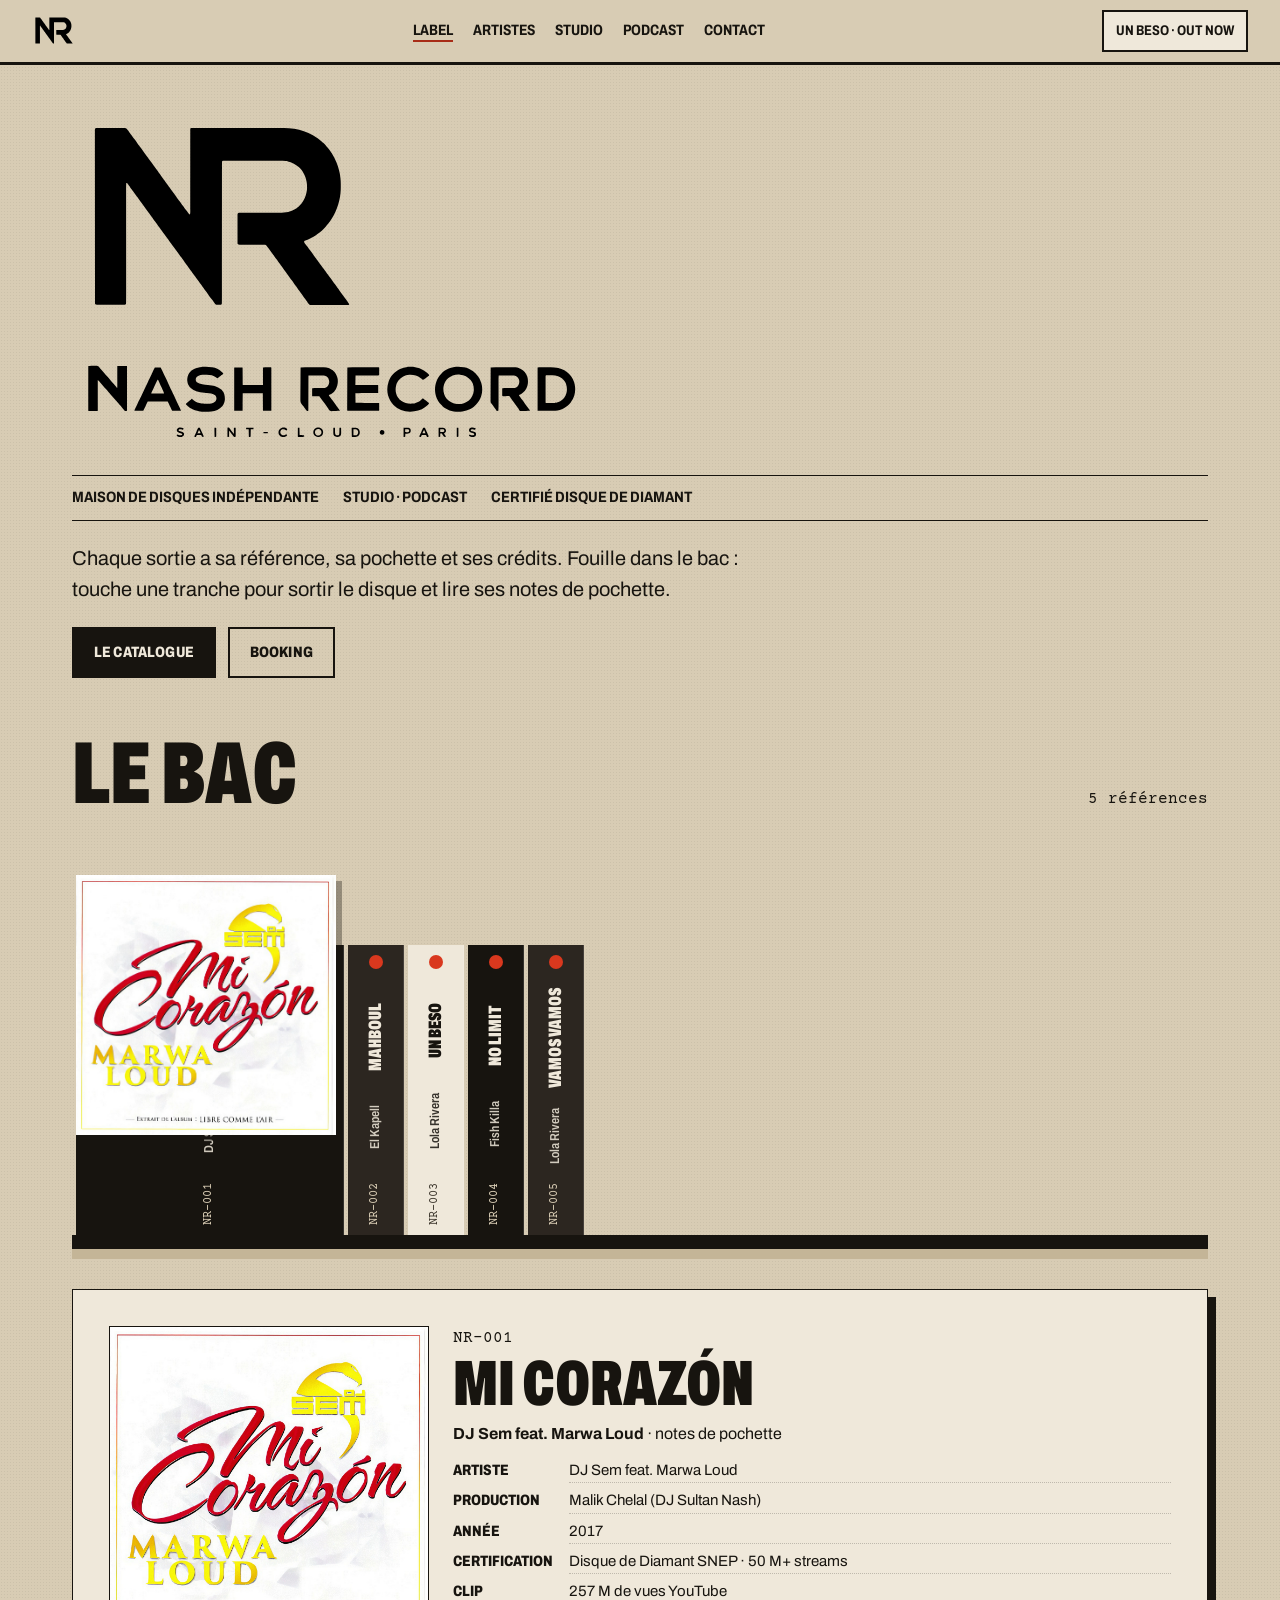
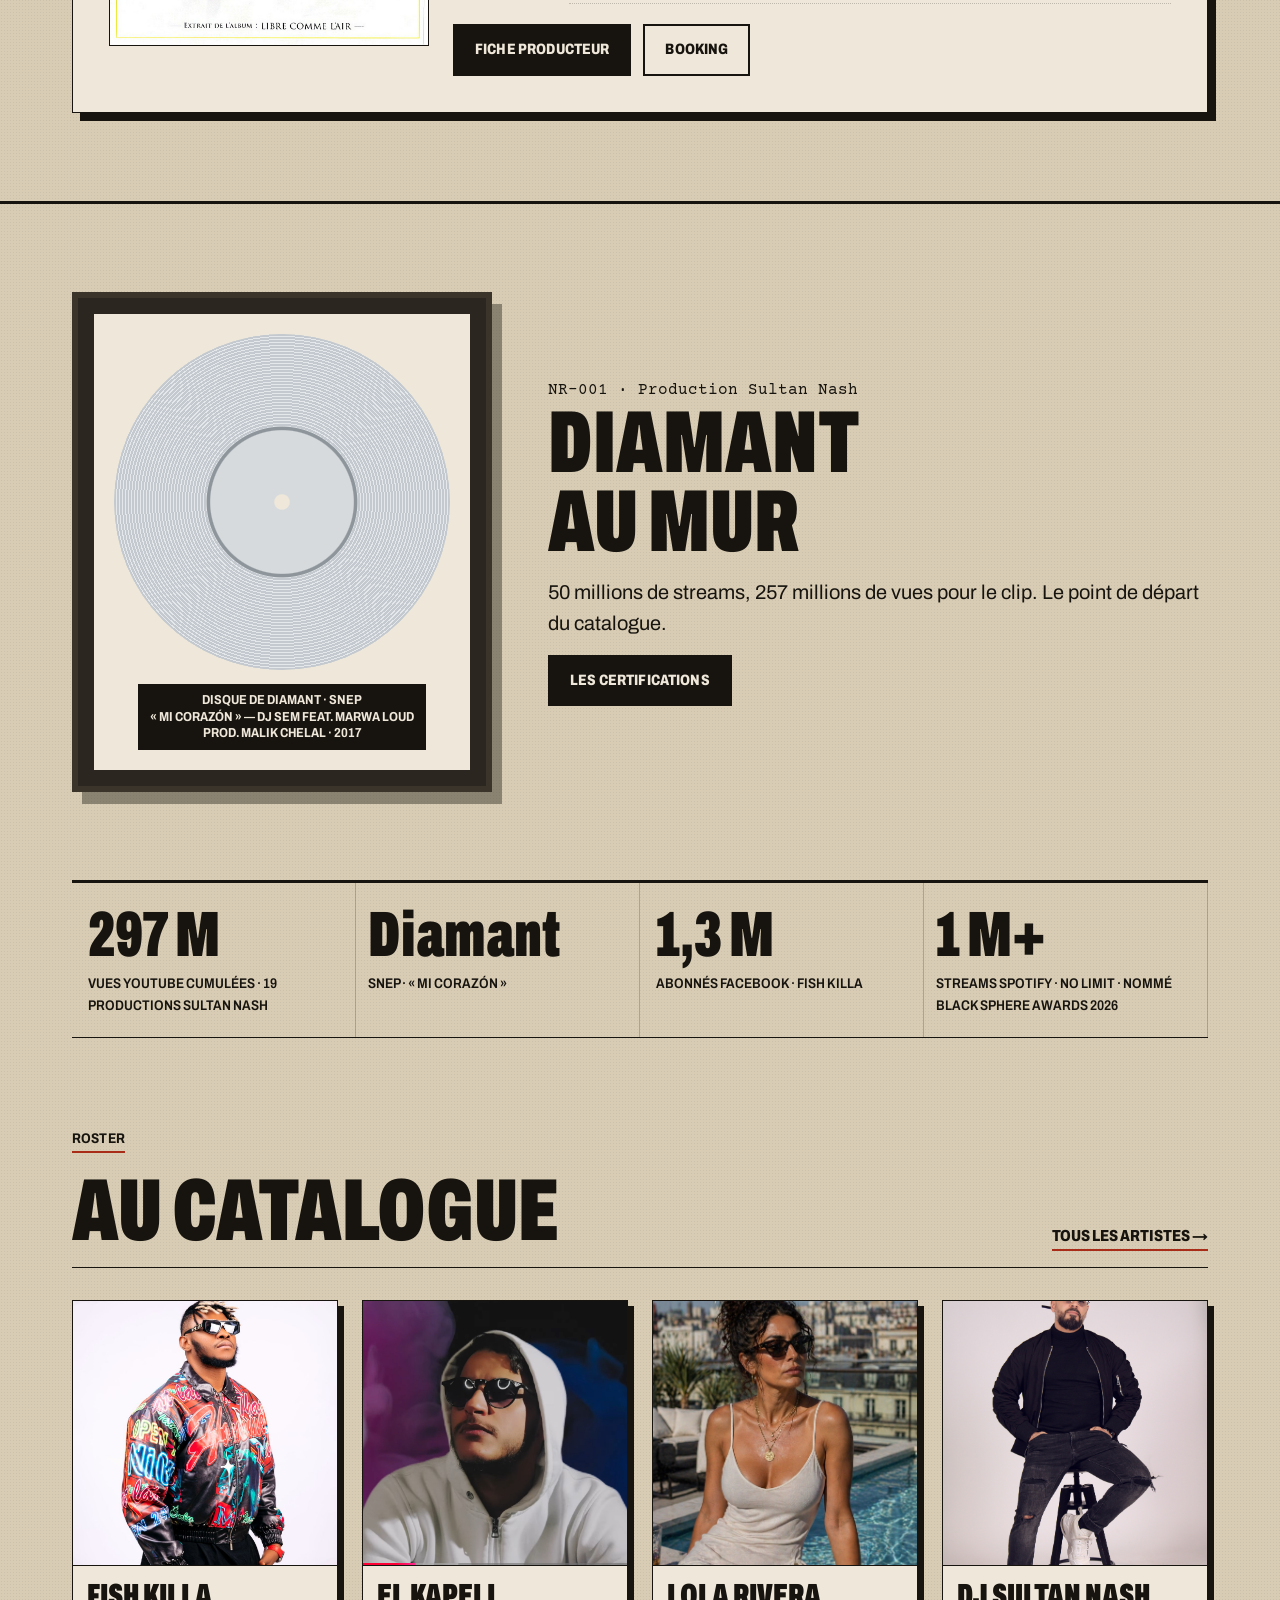
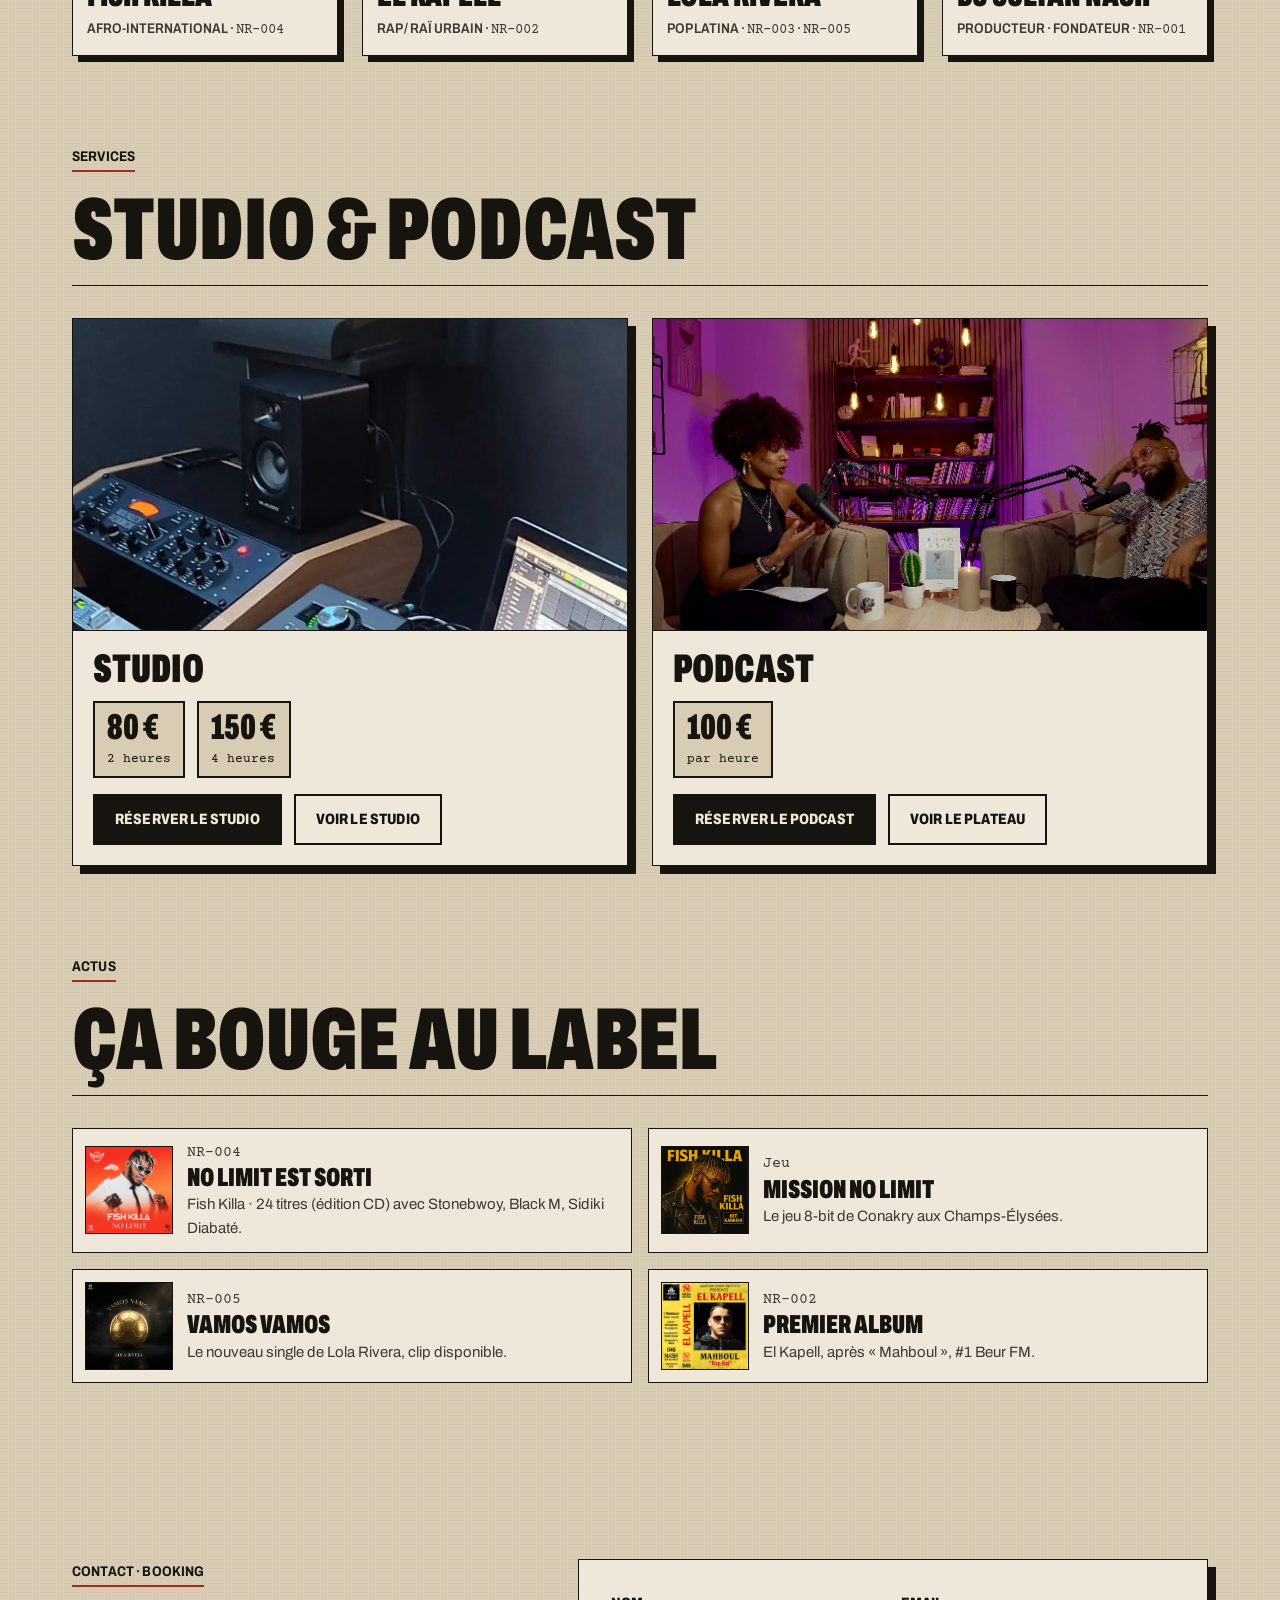
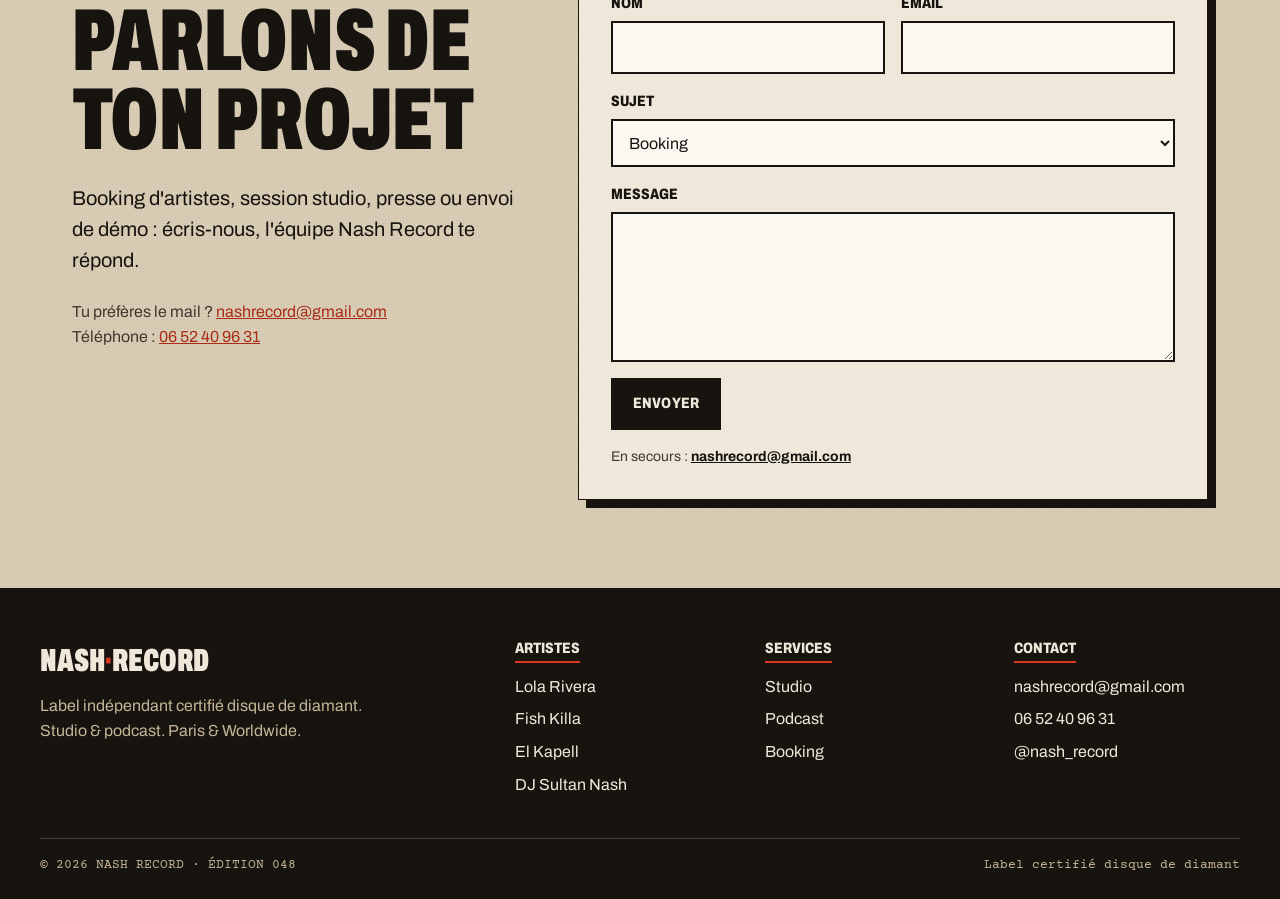
==== commit 755cc772: "DA Catalogue : nouvelle feuille de style commune + accueil bac à disques - style.css réécrit (kraft " ====
--- a/index.html
+++ b/index.html
@@ -36,65 +36,14 @@
 
 <link rel="preconnect" href="https://fonts.googleapis.com">
 <link rel="preconnect" href="https://fonts.gstatic.com" crossorigin>
-<link href="https://fonts.googleapis.com/css2?family=Cormorant+Garamond:ital,wght@0,400;0,500;1,400;1,500&family=Inter:wght@300;400;500&family=JetBrains+Mono:wght@400;500&display=swap" rel="stylesheet">
+<link href="https://fonts.googleapis.com/css2?family=Archivo:wdth,wght@62..125,400..900&family=Courier+Prime&display=swap" rel="stylesheet">
 <link rel="stylesheet" href="assets/css/style.css">
 <link rel="icon" type="image/png" href="assets/img/favicon.png">
-<style>
-.mq-hero{position:relative;min-height:100svh;display:flex;align-items:flex-end;overflow:hidden}
-.mq-hero__img{position:absolute;inset:0;width:100%;height:100%;object-fit:cover;object-position:center 20%;transform:scale(1.05);animation:mqzoom 18s ease-out forwards}
-@keyframes mqzoom{to{transform:scale(1)}}
-.mq-hero:after{content:"";position:absolute;inset:0;background:linear-gradient(180deg,rgba(10,10,10,.2) 0%,rgba(10,10,10,.55) 55%,var(--color-bg) 100%)}
-.mq-hero__inner{position:relative;z-index:2;padding:0 16px 56px;width:100%;max-width:1280px;margin:0 auto}
-.mq-hero h1{font-family:var(--font-display);font-weight:400;font-size:clamp(52px,13vw,168px);line-height:.9;letter-spacing:-.02em;margin:16px 0 20px}
-.mq-hero h1 em{color:var(--color-accent)}
-.mq-hero p{max-width:560px;color:var(--color-text-muted);font-size:17px}
-.mq-stats{display:grid;grid-template-columns:1fr;border-top:1px solid var(--color-line);border-bottom:1px solid var(--color-line)}
-.mq-stat{padding:28px 16px;border-bottom:1px solid var(--color-line)}
-.mq-stat:last-child{border-bottom:0}
-.mq-stat__n{font-family:var(--font-display);font-size:clamp(44px,6vw,72px);color:var(--color-accent);line-height:1}
-.mq-stat__l{margin-top:10px;font-family:var(--font-mono);font-size:11px;letter-spacing:.18em;text-transform:uppercase;color:var(--color-text-muted);line-height:1.7}
-.mq-artists{display:grid;grid-template-columns:1fr;gap:16px}
-.mq-card{position:relative;display:block;aspect-ratio:4/5;overflow:hidden;border-radius:var(--radius-md)}
-.mq-card img{width:100%;height:100%;object-fit:cover;transition:transform .8s}
-.mq-card:hover img{transform:scale(1.05)}
-.mq-card:after{content:"";position:absolute;inset:0;background:linear-gradient(180deg,transparent 45%,rgba(10,10,10,.92))}
-.mq-card__txt{position:absolute;z-index:2;left:24px;right:24px;bottom:24px}
-.mq-card__name{font-family:var(--font-display);font-size:clamp(36px,5vw,56px);line-height:1}
-.mq-card__tag{margin-top:10px;font-family:var(--font-mono);font-size:11px;letter-spacing:.18em;text-transform:uppercase;color:var(--color-accent)}
-.mq-offers{display:grid;grid-template-columns:1fr;gap:16px}
-.mq-offer{position:relative;overflow:hidden;border:1px solid var(--color-line-strong);border-radius:var(--radius-md);min-height:440px;display:flex;align-items:flex-end}
-.mq-offer>img{position:absolute;inset:0;width:100%;height:100%;object-fit:cover;opacity:.35}
-.mq-offer__body{position:relative;padding:32px 24px;width:100%;background:linear-gradient(180deg,transparent,var(--color-bg) 70%)}
-.mq-offer h3{font-family:var(--font-display);font-size:44px;margin:8px 0 16px}
-.mq-price{display:flex;gap:24px;flex-wrap:wrap;margin-bottom:24px}
-.mq-price b{display:block;font-family:var(--font-display);font-size:40px;color:var(--color-accent);font-weight:400}
-.mq-price span{font-family:var(--font-mono);font-size:11px;letter-spacing:.18em;color:var(--color-text-muted)}
-.mq-news{display:grid;grid-template-columns:1fr;gap:16px}
-.mq-new{display:grid;grid-template-columns:96px 1fr;gap:16px;align-items:center;padding:16px;border:1px solid var(--color-line);border-radius:var(--radius-md);background:var(--color-bg-soft)}
-.mq-new img{width:96px;height:96px;object-fit:cover;border-radius:var(--radius-sm)}
-.mq-new h3{font-family:var(--font-display);font-size:24px;margin:4px 0}
-.mq-new p{font-size:14px;color:var(--color-text-muted)}
-.mq-sec{padding:72px 0}
-.mq-sec .container{padding-left:16px;padding-right:16px}
-@media(min-width:760px){
- .mq-stats{grid-template-columns:repeat(4,1fr)} .mq-stat{border-bottom:0;border-right:1px solid var(--color-line);padding:40px 32px} .mq-stat:last-child{border-right:0}
- .mq-artists{grid-template-columns:repeat(2,1fr)} .mq-offers{grid-template-columns:1fr 1fr} .mq-news{grid-template-columns:1fr 1fr}
- .mq-hero__inner{padding:0 32px 96px} .mq-sec{padding:120px 0}
-}
-@media(min-width:1100px){ .mq-artists{grid-template-columns:1.3fr 1fr} .mq-artists .mq-card:nth-child(4n+2),.mq-artists .mq-card:nth-child(4n+3){aspect-ratio:auto} }
-.mq-hero--logo{align-items:center;justify-content:center;text-align:center;background:radial-gradient(ellipse at 50% 40%,#1c1c1c 0%,#0a0a0a 70%)}
-.mq-hero--logo:after{background:repeating-linear-gradient(0deg,rgba(255,255,255,.015) 0 1px,transparent 1px 3px)}
-.mq-hero--logo .mq-hero__inner{padding:120px 16px 72px;display:flex;flex-direction:column;align-items:center}
-.mq-hero__nr{width:min(56vw,300px);height:auto}
-.mq-hero__word{width:min(82vw,560px);height:auto;margin-top:36px}
-.mq-hero .mq-hero__punch{font-family:var(--font-display);font-style:italic;font-size:clamp(24px,4vw,36px);color:var(--color-text);margin:12px auto 0;max-width:none}
-@keyframes mqfade{from{opacity:0;transform:translateY(12px)}to{opacity:1;transform:none}}
-</style>
 </head>
 <body>
 
 <nav class="nav" id="nav">
-  <a href="index.html" class="nav__logo"><img src="assets/img/nash-record-logo.png" alt="Nash Record" class="nav__logo-img"></a>
+  <a href="index.html" class="nav__logo"><img src="assets/img/logo/NASH_RECORD_NR_noir.svg" alt="Nash Record — accueil" class="nav__logo-img" width="44" height="33"></a>
   <ul class="nav__links" id="navLinks">
     <li><a href="index.html" class="active">Label</a></li>
     <li><a href="artistes.html">Artistes</a></li>
@@ -106,62 +55,185 @@
   <div class="nav__burger" id="burger"><span></span><span></span><span></span></div>
 </nav>
 
-
-<header class="mq-hero mq-hero--logo">
-  <div class="mq-hero__inner">
-    <img class="mq-hero__nr" src="assets/img/logo/NASH_RECORD_NR_blanc.svg" alt="Monogramme NR">
-    <img class="mq-hero__word" src="assets/img/logo/NASH_RECORD_nouveau_droit_blanc.svg" alt="Nash Record">
-    <p class="eyebrow" style="margin-top:32px">Label · Studio · Podcast</p>
-    <p class="mq-hero__punch">Le label certifié disque de Diamant.</p>
-    <div class="btn-group" style="margin-top:32px;justify-content:center"><a href="#artistes" class="btn btn--primary">Les artistes</a><a href="#booking" class="btn btn--ghost">Booking</a></div>
-  </div>
+<main id="contenu">
+<!-- ============================================
+     OUVERTURE : logo officiel sur la pochette
+     ============================================ -->
+<header class="sleeve">
+  <h1 class="sr-only">Nash Record — label indépendant, studio et podcast à Saint-Cloud</h1>
+  <img class="sleeve__logo" src="assets/img/logo/NASH_RECORD_NR_noir.svg" alt="Monogramme NR, Nash Record" width="300" height="223">
+  <img class="sleeve__word" src="assets/img/logo/NASH_RECORD_nouveau_droit_noir.svg" alt="Nash Record, Saint-Cloud · Paris" width="520" height="104">
+  <div class="sleeve__meta"><span>Maison de disques indépendante</span><span>Studio · Podcast</span><span>Certifié disque de Diamant</span></div>
+  <p class="lead">Chaque sortie a sa référence, sa pochette et ses crédits. Fouille dans le bac : touche une tranche pour sortir le disque et lire ses notes de pochette.</p>
+  <div class="btn-group" style="margin-top: 0;"><a href="#catalogue" class="btn btn--primary">Le catalogue</a><a href="#booking" class="btn btn--ghost">Booking</a></div>
 </header>
 
-<section class="mq-stats" aria-label="Chiffres clés">
-  <div class="mq-stat"><div class="mq-stat__n">297 M</div><div class="mq-stat__l">vues YouTube cumulées<br>19 productions Sultan Nash</div></div>
-  <div class="mq-stat"><div class="mq-stat__n">Diamant</div><div class="mq-stat__l">SNEP · « Mi Corazón »</div></div>
-  <div class="mq-stat"><div class="mq-stat__n">1,3 M</div><div class="mq-stat__l">abonnés Facebook<br>Fish Killa</div></div>
-  <div class="mq-stat"><div class="mq-stat__n">1 M</div><div class="mq-stat__l">streams Spotify · No Limit<br>Nommé Black Sphere Awards 2026</div></div>
-</section>
-
-<section class="mq-sec" id="artistes">
-  <div class="container">
-    <p class="eyebrow">Roster</p><h2 style="margin-bottom:40px">Les artistes</h2>
-    <div class="mq-artists">
-      <a href="fish-killa.html" class="mq-card"><img src="assets/img/fish-killa-portrait.jpg" alt="Fish Killa" loading="lazy" style="object-position:top center"><div class="mq-card__txt"><div class="mq-card__name">Fish Killa</div><div class="mq-card__tag">Afro-international · No Limit</div></div></a>
-      <a href="el-kapell.html" class="mq-card"><img src="assets/img/el-kapell-portrait.jpg" alt="El Kapell" loading="lazy" style="object-position:top center"><div class="mq-card__txt"><div class="mq-card__name">El Kapell</div><div class="mq-card__tag">Rap / Raï urbain · Mahboul</div></div></a>
-      <a href="lola-rivera.html" class="mq-card"><img src="assets/img/lola-rooftop.jpg" alt="Lola Rivera" loading="lazy" style="object-position:top center"><div class="mq-card__txt"><div class="mq-card__name">Lola Rivera</div><div class="mq-card__tag">Pop latina · Vamos Vamos</div></div></a>
-      <a href="sultan-nash.html" class="mq-card"><img src="assets/img/sultan-nash-pro.jpg" alt="DJ Sultan Nash" loading="lazy" style="object-position:top center"><div class="mq-card__txt"><div class="mq-card__name">DJ Sultan Nash</div><div class="mq-card__tag">Fondateur · Producteur · Diamant</div></div></a>
-    </div>
-  </div>
-</section>
-
-<section class="mq-sec" style="padding-top:0">
-  <div class="container">
-    <p class="eyebrow">Services</p><h2 style="margin-bottom:40px">Studio &amp; Podcast</h2>
-    <div class="mq-offers">
-      <div class="mq-offer"><img src="assets/img/studio-console.jpg" alt="" loading="lazy"><div class="mq-offer__body">
-        <p class="eyebrow">Enregistrement</p><h3>Studio</h3>
-        <div class="mq-price"><div><b>80 €</b><span>2 HEURES</span></div><div><b>150 €</b><span>4 HEURES</span></div></div>
-        <div class="btn-group"><a href="https://wa.me/33652409631?text=Bonjour%2C%20je%20veux%20r%C3%A9server%20le%20studio" target="_blank" rel="noopener" class="btn btn--primary">Réserver le studio</a><a href="studio.html" class="btn btn--ghost">Voir le studio</a></div>
+<!-- ============================================
+     LE BAC
+     ============================================ -->
+<section id="catalogue" style="padding-top: 24px;">
+  <div class="container">
+    <div class="shelf__head"><h2>Le bac</h2><span class="ref">5 références</span></div>
+    <div class="crate" role="group" aria-label="Disques du catalogue Nash Record">
+      <button type="button" class="rec" aria-pressed="false" data-notes="notes-mi-corazon" aria-label="DJ Sem — Mi Corazón : afficher les notes de pochette">
+        <span class="rec__spine"><span class="dot"></span><span class="t">Mi Corazón</span><span class="a">DJ Sem</span><span class="ref" data-cat="mi-corazon">NR</span></span>
+        <span class="rec__cover"><img src="assets/img/mi-corazon-cover.jpg" alt="" loading="lazy" width="260" height="260"></span>
+      </button>
+      <button type="button" class="rec" aria-pressed="false" data-notes="notes-mahboul" aria-label="El Kapell — Mahboul : afficher les notes de pochette">
+        <span class="rec__spine"><span class="dot"></span><span class="t">Mahboul</span><span class="a">El Kapell</span><span class="ref" data-cat="mahboul">NR</span></span>
+        <span class="rec__cover"><img src="assets/img/cover-el-kapell-800.jpg" alt="" loading="lazy" width="260" height="260"></span>
+      </button>
+      <button type="button" class="rec" aria-pressed="false" data-notes="notes-un-beso" aria-label="Lola Rivera — Un Beso : afficher les notes de pochette">
+        <span class="rec__spine"><span class="dot"></span><span class="t">Un Beso</span><span class="a">Lola Rivera</span><span class="ref" data-cat="un-beso">NR</span></span>
+        <span class="rec__cover"><img src="assets/img/cover-un-beso-800.jpg" alt="" loading="lazy" width="260" height="260"></span>
+      </button>
+      <button type="button" class="rec" aria-pressed="false" data-notes="notes-no-limit" aria-label="Fish Killa — No Limit : afficher les notes de pochette">
+        <span class="rec__spine"><span class="dot"></span><span class="t">No Limit</span><span class="a">Fish Killa</span><span class="ref" data-cat="no-limit">NR</span></span>
+        <span class="rec__cover"><img src="assets/img/fish-killa-cover%20no%20limit.jpg" alt="" loading="lazy" width="260" height="260"></span>
+      </button>
+      <button type="button" class="rec" aria-pressed="false" data-notes="notes-vamos-vamos" aria-label="Lola Rivera — Vamos Vamos : afficher les notes de pochette">
+        <span class="rec__spine"><span class="dot"></span><span class="t">Vamos Vamos</span><span class="a">Lola Rivera</span><span class="ref" data-cat="vamos-vamos">NR</span></span>
+        <span class="rec__cover"><img src="assets/img/lola%20rivera%20-%20vamos%20cover%20copie.jpg" alt="" loading="lazy" width="260" height="260"></span>
+      </button>
+    </div>
+    <article class="liner" id="liner" aria-live="polite"></article>
+  </div>
+</section>
+<template id="notes-mi-corazon">
+  <div><img class="liner__cover" src="assets/img/mi-corazon-cover.jpg" alt="Pochette Mi Corazón — DJ Sem feat. Marwa Loud" loading="lazy"></div>
+  <div>
+    <p class="ref" data-cat="mi-corazon">NR</p>
+    <h3>Mi Corazón</h3>
+    <p><strong>DJ Sem feat. Marwa Loud</strong> · notes de pochette</p>
+    <dl><dt>Artiste</dt><dd>DJ Sem feat. Marwa Loud</dd><dt>Production</dt><dd>Malik Chelal (DJ Sultan Nash)</dd><dt>Année</dt><dd>2017</dd><dt>Certification</dt><dd>Disque de Diamant SNEP · 50 M+ streams</dd><dt>Clip</dt><dd>257 M de vues YouTube</dd></dl>
+    <div class="btn-group" style="margin-top: 20px;"><a class="btn btn--primary" href="sultan-nash.html">Fiche producteur</a><a class="btn btn--ghost" href="#booking">Booking</a></div>
+  </div>
+</template>
+<template id="notes-mahboul">
+  <div><img class="liner__cover" src="assets/img/cover-el-kapell-800.jpg" alt="Pochette Mahboul — El Kapell" loading="lazy"></div>
+  <div>
+    <p class="ref" data-cat="mahboul">NR</p>
+    <h3>Mahboul</h3>
+    <p><strong>El Kapell</strong> · notes de pochette</p>
+    <dl><dt>Artiste</dt><dd>El Kapell</dd><dt>Production</dt><dd>DJ Sultan (Nash Record)</dd><dt>Genre</dt><dd>Rap · Raï urbain</dd><dt>Radio</dt><dd>#1 Beur FM</dd><dt>Origine</dt><dd>Bezons (95)</dd></dl>
+    <div class="btn-group" style="margin-top: 20px;"><a class="btn btn--primary" href="el-kapell.html">Fiche artiste</a><a class="btn btn--ghost" href="#booking">Booking</a></div>
+  </div>
+</template>
+<template id="notes-un-beso">
+  <div><img class="liner__cover" src="assets/img/cover-un-beso-800.jpg" alt="Pochette Un Beso — Lola Rivera" loading="lazy"></div>
+  <div>
+    <p class="ref" data-cat="un-beso">NR</p>
+    <h3>Un Beso</h3>
+    <p><strong>Lola Rivera</strong> · notes de pochette</p>
+    <dl><dt>Artiste</dt><dd>Lola Rivera</dd><dt>Label</dt><dd>Nash Record</dd><dt>Sortie</dt><dd>1er mai 2026</dd><dt>Genre</dt><dd>Pop latina · ballade</dd></dl>
+    <div class="btn-group" style="margin-top: 20px;"><a class="btn btn--primary" href="un-beso.html">Fiche du single</a><a class="btn btn--ghost" href="#booking">Booking</a></div>
+  </div>
+</template>
+<template id="notes-no-limit">
+  <div><img class="liner__cover" src="assets/img/fish-killa-cover%20no%20limit.jpg" alt="Pochette No Limit — Fish Killa" loading="lazy"></div>
+  <div>
+    <p class="ref" data-cat="no-limit">NR</p>
+    <h3>No Limit</h3>
+    <p><strong>Fish Killa</strong> · notes de pochette</p>
+    <dl><dt>Artiste</dt><dd>Fish Killa aka Maître Hitman</dd><dt>Format</dt><dd>Album · 24 titres (édition CD)</dd><dt>Sortie</dt><dd>26 mai 2026</dd><dt>Featurings</dt><dd>Stonebwoy, Black M, Sidiki Diabaté, Hiro, Takana Zion…</dd><dt>Label</dt><dd>Nash Record × Tewe Prod</dd><dt>Streams</dt><dd>1 M+ sur Spotify</dd></dl>
+    <div class="btn-group" style="margin-top: 20px;"><a class="btn btn--primary" href="fish-killa.html">Fiche de l'album</a><a class="btn btn--ghost" href="#booking">Booking</a></div>
+  </div>
+</template>
+<template id="notes-vamos-vamos">
+  <div><img class="liner__cover" src="assets/img/lola%20rivera%20-%20vamos%20cover%20copie.jpg" alt="Pochette Vamos Vamos — Lola Rivera" loading="lazy"></div>
+  <div>
+    <p class="ref" data-cat="vamos-vamos">NR</p>
+    <h3>Vamos Vamos</h3>
+    <p><strong>Lola Rivera</strong> · notes de pochette</p>
+    <dl><dt>Artiste</dt><dd>Lola Rivera</dd><dt>Label</dt><dd>Nash Record</dd><dt>Année</dt><dd>2026</dd><dt>Format</dt><dd>Single · clip</dd></dl>
+    <div class="btn-group" style="margin-top: 20px;"><a class="btn btn--primary" href="lola-rivera.html">Fiche artiste</a><a class="btn btn--ghost" href="#booking">Booking</a></div>
+  </div>
+</template>
+
+<!-- ============================================
+     DIAMANT ENCADRÉ
+     ============================================ -->
+<section style="border-top: 3px solid var(--ink);">
+  <div class="container frame-obj">
+    <figure class="frame">
+      <div class="frame__mat">
+        <div class="diamond-disc" role="img" aria-label="Disque de Diamant encadré"></div>
+        <figcaption class="frame__plate">Disque de Diamant · SNEP<br>« Mi Corazón » — DJ Sem feat. Marwa Loud<br>Prod. Malik Chelal · 2017</figcaption>
+      </div>
+    </figure>
+    <div>
+      <p class="ref"><span data-cat="mi-corazon">NR</span> · Production Sultan Nash</p>
+      <h2>Diamant<br>au mur</h2>
+      <p class="lead" style="margin: 16px 0;">50 millions de streams, 257 millions de vues pour le clip. Le point de départ du catalogue.</p>
+      <a class="btn btn--primary" href="sultan-nash.html">Les certifications</a>
+    </div>
+  </div>
+</section>
+
+<!-- ============================================
+     CHIFFRES
+     ============================================ -->
+<section style="padding-top: 0;">
+  <div class="container">
+    <div class="facts" aria-label="Chiffres clés">
+      <div><b>297 M</b><small>vues YouTube cumulées · 19 productions Sultan Nash</small></div>
+      <div><b>Diamant</b><small>SNEP · « Mi Corazón »</small></div>
+      <div><b>1,3 M</b><small>abonnés Facebook · Fish Killa</small></div>
+      <div><b>1 M+</b><small>streams Spotify · No Limit · nommé Black Sphere Awards 2026</small></div>
+    </div>
+  </div>
+</section>
+
+<!-- ============================================
+     ARTISTES
+     ============================================ -->
+<section id="artistes" style="padding-top: 0;">
+  <div class="container">
+    <div class="section-header">
+      <div class="section-header__title"><p class="eyebrow">Roster</p><h2>Au catalogue</h2></div>
+      <a href="artistes.html" class="section-header__cta">Tous les artistes →</a>
+    </div>
+    <div class="roster">
+      <a href="fish-killa.html" class="artist-card"><img src="assets/img/fish-killa-portrait.jpg" alt="Fish Killa" class="artist-card__photo" loading="lazy"><div class="artist-card__overlay"><div class="artist-card__name">Fish Killa</div><div class="artist-card__tag">Afro-international · <span data-cat="no-limit">NR</span></div></div></a>
+      <a href="el-kapell.html" class="artist-card"><img src="assets/img/el-kapell-portrait.jpg" alt="El Kapell" class="artist-card__photo" loading="lazy"><div class="artist-card__overlay"><div class="artist-card__name">El Kapell</div><div class="artist-card__tag">Rap / raï urbain · <span data-cat="mahboul">NR</span></div></div></a>
+      <a href="lola-rivera.html" class="artist-card"><img src="assets/img/lola-rooftop.jpg" alt="Lola Rivera" class="artist-card__photo" loading="lazy"><div class="artist-card__overlay"><div class="artist-card__name">Lola Rivera</div><div class="artist-card__tag">Pop latina · <span data-cat="un-beso">NR</span> · <span data-cat="vamos-vamos">NR</span></div></div></a>
+      <a href="sultan-nash.html" class="artist-card"><img src="assets/img/sultan-nash-pro.jpg" alt="DJ Sultan Nash" class="artist-card__photo" loading="lazy"><div class="artist-card__overlay"><div class="artist-card__name">DJ Sultan Nash</div><div class="artist-card__tag">Producteur · fondateur · <span data-cat="mi-corazon">NR</span></div></div></a>
+    </div>
+  </div>
+</section>
+
+<!-- ============================================
+     STUDIO & PODCAST
+     ============================================ -->
+<section style="padding-top: 0;">
+  <div class="container">
+    <div class="section-header"><div class="section-header__title"><p class="eyebrow">Services</p><h2>Studio &amp; podcast</h2></div></div>
+    <div class="offers">
+      <div class="offer"><img src="assets/img/studio-console.jpg" alt="Console du studio Nash Record" loading="lazy"><div class="offer__body">
+        <h3>Studio</h3>
+        <div class="offer__prices"><div class="price-tag"><b>80 €</b><span>2 heures</span></div><div class="price-tag"><b>150 €</b><span>4 heures</span></div></div>
+        <div class="btn-group" style="margin-top: 16px;"><a href="https://wa.me/33652409631?text=Bonjour%2C%20je%20veux%20r%C3%A9server%20le%20studio" target="_blank" rel="noopener" class="btn btn--primary">Réserver le studio</a><a href="studio.html" class="btn btn--ghost">Voir le studio</a></div>
       </div></div>
-      <div class="mq-offer"><img src="assets/img/podcast-studio.jpg" alt="" loading="lazy"><div class="mq-offer__body">
-        <p class="eyebrow">Plateau vidéo</p><h3>Podcast</h3>
-        <div class="mq-price"><div><b>100 €</b><span>PAR HEURE</span></div></div>
-        <div class="btn-group"><a href="https://wa.me/33652409631?text=Bonjour%2C%20je%20veux%20r%C3%A9server%20le%20plateau%20podcast" target="_blank" rel="noopener" class="btn btn--primary">Réserver le podcast</a><a href="podcast.html" class="btn btn--ghost">Voir le plateau</a></div>
+      <div class="offer"><img src="assets/img/podcast-studio.jpg" alt="Plateau podcast Nash Record" loading="lazy"><div class="offer__body">
+        <h3>Podcast</h3>
+        <div class="offer__prices"><div class="price-tag"><b>100 €</b><span>par heure</span></div></div>
+        <div class="btn-group" style="margin-top: 16px;"><a href="https://wa.me/33652409631?text=Bonjour%2C%20je%20veux%20r%C3%A9server%20le%20plateau%20podcast" target="_blank" rel="noopener" class="btn btn--primary">Réserver le podcast</a><a href="podcast.html" class="btn btn--ghost">Voir le plateau</a></div>
       </div></div>
     </div>
   </div>
 </section>
 
-<section class="mq-sec" style="padding-top:0">
-  <div class="container">
-    <p class="eyebrow">Actus</p><h2 style="margin-bottom:40px">Ça bouge au label</h2>
-    <div class="mq-news">
-      <a class="mq-new" href="fish-killa.html"><img src="assets/img/fish-killa-cover%20no%20limit.jpg" alt="" loading="lazy"><div><p class="eyebrow">Album · Fish Killa</p><h3>No Limit est sorti</h3><p>18 titres avec Stonebwoy, Black M, Sidiki Diabaté.</p></div></a>
-      <a class="mq-new" href="fish-killa.html"><img src="assets/img/fish-killa-hit-kankira-600.jpg" alt="" loading="lazy"><div><p class="eyebrow">Jeu · Fish Killa</p><h3>Mission No Limit</h3><p>Le jeu 8-bit de Conakry aux Champs-Élysées.</p></div></a>
-      <a class="mq-new" href="lola-rivera.html"><img src="assets/img/lola%20rivera%20-%20vamos%20cover%20copie.jpg" alt="" loading="lazy"><div><p class="eyebrow">Single · Lola Rivera</p><h3>Vamos Vamos</h3><p>Le nouveau single, clip disponible.</p></div></a>
-      <a class="mq-new" href="el-kapell.html"><img src="assets/img/cover-el-kapell-800.jpg" alt="" loading="lazy"><div><p class="eyebrow">Album · El Kapell</p><h3>Premier album</h3><p>Après « Mahboul », #1 Beur FM.</p></div></a>
+<!-- ============================================
+     ACTUS
+     ============================================ -->
+<section style="padding-top: 0;">
+  <div class="container">
+    <div class="section-header"><div class="section-header__title"><p class="eyebrow">Actus</p><h2>Ça bouge au label</h2></div></div>
+    <div class="news">
+      <a class="news__item" href="fish-killa.html"><img src="assets/img/fish-killa-cover%20no%20limit.jpg" alt="" loading="lazy"><div><p class="ref" data-cat="no-limit">NR</p><h3>No Limit est sorti</h3><p>Fish Killa · 24 titres (édition CD) avec Stonebwoy, Black M, Sidiki Diabaté.</p></div></a>
+      <a class="news__item" href="fish-killa.html"><img src="assets/img/fish-killa-hit-kankira-600.jpg" alt="" loading="lazy"><div><p class="ref">Jeu</p><h3>Mission No Limit</h3><p>Le jeu 8-bit de Conakry aux Champs-Élysées.</p></div></a>
+      <a class="news__item" href="lola-rivera.html"><img src="assets/img/lola%20rivera%20-%20vamos%20cover%20copie.jpg" alt="" loading="lazy"><div><p class="ref" data-cat="vamos-vamos">NR</p><h3>Vamos Vamos</h3><p>Le nouveau single de Lola Rivera, clip disponible.</p></div></a>
+      <a class="news__item" href="el-kapell.html"><img src="assets/img/cover-el-kapell-800.jpg" alt="" loading="lazy"><div><p class="ref" data-cat="mahboul">NR</p><h3>Premier album</h3><p>El Kapell, après « Mahboul », #1 Beur FM.</p></div></a>
     </div>
   </div>
 </section>
@@ -207,6 +279,8 @@
   </div>
 </section>
 
+</main>
+
 <!-- Footer -->
 <footer class="footer" id="contact">
   <div class="footer__grid">
--- a/assets/css/style.css
+++ b/assets/css/style.css
@@ -1,1339 +1,446 @@
 /* ============================================
-   NASH RECORD — Design System
+   NASH RECORD — DA « LE CATALOGUE »
+   Le label présenté comme une maison de disques : pochettes, tranches,
+   notes de pochette. Papier kraft, encre d'impression, rouge d'étiquette.
+   Archivo (étroit, variable) = typo de tranche et de pochette imprimée.
+   Courier Prime = uniquement pour les références de catalogue (NR-xxx).
    ============================================ */
 
 :root {
-  --color-bg: #0a0a0a;
-  --color-bg-soft: #141414;
-  --color-bg-elevated: #1c1c1c;
-  --color-text: #f5f5f5;
-  --color-text-muted: #a8a8a8;
-  --color-text-faint: #6b6b6b;
-  --color-accent: #c9a961;        /* Or champagne — Nash signature */
-  --color-accent-hot: #e2c178;
-  --color-latina: #e63946;        /* Rouge passion — Lola Rivera */
-  --color-latina-soft: #ff6b7a;
-  --color-line: rgba(255, 255, 255, 0.08);
-  --color-line-strong: rgba(255, 255, 255, 0.18);
-
-  --font-display: "Cormorant Garamond", "Playfair Display", Georgia, serif;
-  --font-body: "Inter", -apple-system, BlinkMacSystemFont, "Segoe UI", sans-serif;
-  --font-mono: "JetBrains Mono", "Courier New", monospace;
-
-  --radius-sm: 4px;
-  --radius-md: 12px;
-  --radius-lg: 24px;
-
-  --container: 1280px;
-  --gutter: clamp(20px, 4vw, 64px);
-
+  /* Papier & encre */
+  --kraft: #d8ccb4;
+  --kraft-dark: #c4b597;
+  --paper: #efe8da;
+  --ink: #17140f;
+  --ink-soft: #3f392f;
+  --label: #a82c17;          /* rouge d'étiquette, contrasté sur kraft */
+  --label-bright: #d9381e;   /* rouge d'étiquette sur fond encre */
+  --rule: rgba(23, 20, 15, 0.22);
+
+  /* Variables historiques remappées (styles inline des pages) */
+  --color-bg: var(--kraft);
+  --color-bg-soft: var(--paper);
+  --color-bg-elevated: #e6dcc8;
+  --color-text: var(--ink);
+  --color-text-muted: var(--ink-soft);
+  --color-text-faint: #5a5145;
+  --color-accent: var(--label);
+  --color-accent-hot: #8f2412;
+  --color-latina: #a61e2b;
+  --color-latina-soft: #8c1a24;
+  --color-killa: #a8360a;
+  --color-killa-soft: #8f2e08;
+  --color-line: var(--rule);
+  --color-line-strong: rgba(23, 20, 15, 0.45);
+
+  --f-print: "Archivo", "Arial Narrow", system-ui, sans-serif;
+  --f-type: "Courier Prime", "Courier New", monospace;
+  --font-display: var(--f-print);
+  --font-body: var(--f-print);
+  --font-mono: var(--f-print);
+
+  --radius-sm: 0;
+  --radius-md: 0;
+  --radius-lg: 0;
+  --container: 1200px;
+  --gutter: 16px;
   --ease: cubic-bezier(0.22, 1, 0.36, 1);
 }
 
-* {
-  margin: 0;
-  padding: 0;
-  box-sizing: border-box;
-}
-
-html {
-  scroll-behavior: smooth;
-  -webkit-text-size-adjust: 100%;
-}
+* { margin: 0; padding: 0; box-sizing: border-box; }
+html { scroll-behavior: smooth; -webkit-text-size-adjust: 100%; }
+@media (prefers-reduced-motion: reduce) { html { scroll-behavior: auto; } *, *::before, *::after { transition: none !important; animation: none !important; } }
 
 body {
-  font-family: var(--font-body);
-  background: var(--color-bg);
-  color: var(--color-text);
-  line-height: 1.6;
-  font-weight: 300;
+  background: var(--kraft);
+  background-image: radial-gradient(rgba(23, 20, 15, 0.06) 1px, transparent 1px);
+  background-size: 3px 3px;
+  color: var(--ink);
+  font-family: var(--f-print);
+  font-size: 16px;
+  line-height: 1.55;
   overflow-x: hidden;
-  -webkit-font-smoothing: antialiased;
-  -moz-osx-font-smoothing: grayscale;
-}
-
-img, video {
-  max-width: 100%;
-  display: block;
-}
-
-a {
-  color: inherit;
-  text-decoration: none;
-  transition: color 0.3s var(--ease);
-}
-
-a:hover {
-  color: var(--color-accent);
-}
-
-button {
-  font-family: inherit;
-  cursor: pointer;
-  border: none;
-  background: none;
-  color: inherit;
-}
+}
+img, video { display: block; max-width: 100%; }
+a { color: inherit; }
+a:hover { color: var(--label); }
+button { font: inherit; color: inherit; }
+:focus-visible { outline: 3px solid var(--label); outline-offset: 3px; }
+em, i { font-style: normal; }
+strong { font-weight: 700; }
+
+h1, h2, h3, h4 { font-family: var(--f-print); font-weight: 900; font-stretch: 62%; line-height: 0.9; text-transform: uppercase; letter-spacing: 0; }
+h1 { font-size: clamp(56px, 14vw, 160px); }
+h2 { font-size: clamp(40px, 8vw, 88px); }
+h3 { font-size: clamp(26px, 4vw, 40px); }
+h4 { font-size: 22px; }
+h1 em, h2 em, h3 em { color: var(--label); }
+
+[style*="--font-display"] { font-weight: 800; font-stretch: 70%; }
+[style*="--font-mono"] { font-weight: 600; font-stretch: 85%; }
+
+.eyebrow {
+  display: inline-block;
+  font-size: 14px; font-weight: 700; font-stretch: 85%;
+  text-transform: uppercase; letter-spacing: 0.01em;
+  color: var(--ink); margin-bottom: 14px;
+  border-bottom: 2px solid var(--label); padding-bottom: 2px;
+}
+.lead { font-size: clamp(17px, 2vw, 20px); color: var(--ink); max-width: 680px; }
+.ref, [data-cat] { font-family: var(--f-type); font-weight: 400; font-stretch: 100%; letter-spacing: 0; }
+.container { max-width: var(--container); margin: 0 auto; padding: 0 var(--gutter); }
+section { padding: 56px 0; }
+.divider { height: 0; border-top: 3px solid var(--ink); max-width: var(--container); margin: 0 auto; }
+@media (min-width: 760px) { :root { --gutter: 32px; } section { padding: 88px 0; } }
+
+.text-center { text-align: center; }
+.mt-md { margin-top: 40px; }
+.mt-lg { margin-top: 64px; }
+.text-accent { color: var(--label); }
+.text-latina { color: var(--color-latina); }
+.reveal { opacity: 1; transform: none; }
+.todo { font-family: var(--f-type); font-size: 13px; background: var(--paper); border: 1px dashed var(--label); padding: 1px 6px; }
+
+/* ---------- NAV : bandeau d'étiquette ---------- */
+.nav {
+  position: sticky; top: 0; z-index: 100;
+  display: flex; align-items: center; justify-content: space-between; gap: 16px;
+  padding: 10px var(--gutter);
+  background: var(--kraft);
+  border-bottom: 3px solid var(--ink);
+}
+.nav.scrolled { background: var(--paper); }
+.nav__logo { display: flex; align-items: center; gap: 10px; text-decoration: none; font-weight: 800; font-stretch: 70%; text-transform: uppercase; line-height: 1; }
+.nav__logo-img { width: 44px; height: auto; }
+.nav__links { list-style: none; display: flex; gap: 20px; font-size: 15px; font-weight: 700; font-stretch: 80%; text-transform: uppercase; }
+.nav__links a { text-decoration: none; border-bottom: 2px solid transparent; padding-bottom: 2px; }
+.nav__links a:hover, .nav__links a.active { border-color: var(--label); color: var(--ink); }
+.nav__cta {
+  text-decoration: none; font-size: 14px; font-weight: 700; font-stretch: 80%; text-transform: uppercase;
+  border: 2px solid var(--ink); padding: 8px 12px; background: var(--paper);
+}
+.nav__cta:hover { background: var(--ink); color: var(--paper) !important; }
+.nav__burger { display: none; width: 44px; height: 44px; cursor: pointer; flex-direction: column; justify-content: center; gap: 6px; padding: 10px; }
+.nav__burger span { display: block; height: 3px; background: var(--ink); }
+@media (max-width: 860px) {
+  .nav__cta { display: none; }
+  .nav__burger { display: flex; }
+  .nav__links {
+    display: none; position: absolute; left: 0; right: 0; top: 100%;
+    flex-direction: column; gap: 0; background: var(--paper); border-bottom: 3px solid var(--ink);
+  }
+  .nav__links.open { display: flex; }
+  .nav__links li { border-top: 1px solid var(--rule); }
+  .nav__links a { display: block; padding: 14px var(--gutter); font-size: 20px; border: 0; }
+}
+
+/* ---------- HERO : recto de pochette ---------- */
+.hero { position: relative; padding: 40px 0 48px; border-bottom: 3px solid var(--ink); }
+.hero__bg, .hero__noise, .hero__image-fade { display: none; }
+.hero__inner { max-width: var(--container); margin: 0 auto; padding: 0 var(--gutter); position: relative; }
+.hero__title { font-size: clamp(56px, 15vw, 168px); line-height: 0.84; margin: 8px 0 20px; }
+.hero__title em { color: var(--label); }
+.hero .lead { margin-bottom: 8px; }
+.hero__meta {
+  display: grid; grid-template-columns: 1fr 1fr; margin-top: 28px;
+  border-top: 1px solid var(--ink); border-bottom: 1px solid var(--ink);
+}
+.hero__meta-item { padding: 10px 12px 10px 0; border-bottom: 1px dotted var(--rule); }
+.hero__meta-label { font-family: var(--f-type); font-size: 13px; color: var(--ink-soft); }
+.hero__meta-value { font-size: 16px; font-weight: 700; font-stretch: 85%; text-transform: uppercase; }
+@media (min-width: 760px) { .hero__meta { grid-template-columns: repeat(4, 1fr); } .hero__meta-item { border-bottom: 0; } }
+
+.hero--photo { display: grid; gap: 28px; padding-top: 24px; }
+.hero--photo .hero__image {
+  width: calc(100% - 2 * var(--gutter)); max-width: 520px; margin: 0 var(--gutter);
+  aspect-ratio: 1; object-fit: cover; border: 1px solid var(--ink); box-shadow: 8px 8px 0 var(--ink);
+}
+.hero--photo .hero__inner { width: 100%; }
+@media (min-width: 960px) {
+  .hero--photo { grid-template-columns: minmax(0, 1fr) 440px; align-items: center; max-width: var(--container); margin: 0 auto; padding: 56px var(--gutter); }
+  .hero--photo .hero__image { grid-column: 2; grid-row: 1; margin: 0; width: 100%; }
+  .hero--photo .hero__inner { grid-column: 1; grid-row: 1; padding: 0; }
+}
+
+/* ---------- BOUTONS ---------- */
+.btn-group { display: flex; gap: 12px; flex-wrap: wrap; margin-top: 32px; }
+.btn {
+  display: inline-flex; align-items: center; justify-content: center; gap: 10px;
+  min-height: 48px; padding: 12px 20px;
+  font-size: 15px; font-weight: 800; font-stretch: 80%; text-transform: uppercase; letter-spacing: 0.01em;
+  text-decoration: none; border: 2px solid var(--ink); cursor: pointer;
+  transition: transform 0.15s, box-shadow 0.15s;
+}
+.btn:hover { transform: translate(-2px, -2px); box-shadow: 4px 4px 0 var(--ink); }
+.btn--primary { background: var(--ink); color: var(--paper); }
+.btn--primary:hover { color: var(--paper); }
+.btn--ghost { background: transparent; color: var(--ink); }
+.btn--latina { background: var(--color-latina); border-color: var(--ink); color: #fff; }
+.btn--killa { background: var(--color-killa); border-color: var(--ink); color: #fff; }
+.btn--latina:hover, .btn--killa:hover { color: #fff; }
+.btn svg { width: 16px; height: 16px; }
+
+/* ---------- EN-TÊTES DE SECTION ---------- */
+.section-header { display: flex; flex-wrap: wrap; justify-content: space-between; align-items: flex-end; gap: 16px; margin-bottom: 32px; border-bottom: 1px solid var(--ink); padding-bottom: 16px; }
+.section-header__title h2 { margin-top: 4px; }
+.section-header__cta { font-weight: 800; font-stretch: 80%; text-transform: uppercase; text-decoration: none; border-bottom: 2px solid var(--label); }
+
+/* ---------- SPOTLIGHT : pochette + notes ---------- */
+.spotlight { display: grid; gap: 28px; align-items: center; }
+.spotlight__cover { position: relative; border: 1px solid var(--ink); box-shadow: 8px 8px 0 var(--ink); background: var(--paper); }
+.spotlight__cover-img { width: 100%; aspect-ratio: 1; object-fit: cover; }
+.spotlight__title { font-size: clamp(44px, 8vw, 88px); margin-bottom: 12px; }
+.spotlight__artist { font-weight: 700; font-stretch: 85%; text-transform: uppercase; margin-bottom: 16px; }
+@media (min-width: 860px) {
+  .spotlight { grid-template-columns: 420px 1fr; gap: 56px; }
+  .spotlight--reverse .spotlight__cover { order: 2; }
+}
+
+/* ---------- ARTISTES : pochettes ---------- */
+.roster { display: grid; grid-template-columns: 1fr; gap: 24px; }
+.artist-card { position: relative; display: block; text-decoration: none; background: var(--paper); border: 1px solid var(--ink); box-shadow: 6px 6px 0 var(--ink); }
+.artist-card__photo, .artist-card__media { width: 100%; aspect-ratio: 1; object-fit: cover; }
+.artist-card__overlay { padding: 14px; border-top: 1px solid var(--ink); }
+.artist-card__name { font-size: 32px; font-weight: 900; font-stretch: 62%; text-transform: uppercase; line-height: 1; }
+.artist-card__tag { font-size: 14px; font-weight: 600; font-stretch: 85%; text-transform: uppercase; margin-top: 6px; color: var(--ink-soft); }
+.artist-card:hover { transform: translate(-2px, -2px); box-shadow: 8px 8px 0 var(--label); }
+@media (min-width: 760px) { .roster { grid-template-columns: repeat(2, 1fr); } }
+@media (min-width: 1100px) { .roster { grid-template-columns: repeat(4, 1fr); } }
+
+/* ---------- SERVICES : fiches de catalogue ---------- */
+.services { display: grid; grid-template-columns: 1fr; border-top: 3px solid var(--ink); }
+.service { padding: 24px 0; border-bottom: 1px solid var(--ink); }
+.service__num { font-family: var(--f-type); font-size: 14px; color: var(--label); margin-bottom: 8px; }
+.service__title { font-size: clamp(30px, 4vw, 40px); margin-bottom: 10px; }
+.service__desc { color: var(--ink-soft); margin-bottom: 14px; }
+.service__link { font-weight: 800; font-stretch: 80%; text-transform: uppercase; text-decoration: none; border-bottom: 2px solid var(--label); }
+.service__link::after { content: " →"; }
+@media (min-width: 760px) {
+  .services { grid-template-columns: repeat(3, 1fr); }
+  .service { padding: 28px 24px 28px 0; }
+  .service + .service { padding-left: 24px; border-left: 1px solid var(--rule); }
+}
+
+/* ---------- SINGLE / ALBUM ---------- */
+.single-hero { display: grid; gap: 28px; max-width: var(--container); margin: 0 auto; padding: 56px var(--gutter); }
+.single-hero__bg { display: none; }
+.single-hero__cover { border: 1px solid var(--ink); box-shadow: 8px 8px 0 var(--ink); background: var(--paper); max-width: 520px; }
+.single-hero__cover-img { width: 100%; aspect-ratio: 1; object-fit: cover; }
+.single-hero__title { font-size: clamp(52px, 11vw, 120px); margin-bottom: 8px; }
+.single-hero__artist { font-size: 20px; font-weight: 700; font-stretch: 85%; text-transform: uppercase; margin-bottom: 20px; }
+.single-hero__meta { display: grid; grid-template-columns: 1fr 1fr; border-top: 1px solid var(--ink); margin-bottom: 24px; }
+.single-hero__meta-item { padding: 10px 8px 10px 0; border-bottom: 1px dotted var(--rule); font-family: var(--f-type); font-size: 13px; color: var(--ink-soft); }
+.single-hero__meta-item strong { display: block; font-family: var(--f-print); font-size: 16px; font-weight: 700; font-stretch: 85%; text-transform: uppercase; color: var(--ink); }
+@media (min-width: 960px) { .single-hero { grid-template-columns: 440px 1fr; gap: 56px; align-items: start; } }
+
+.streaming { margin-top: 8px; }
+.streaming__label { font-weight: 800; font-stretch: 80%; text-transform: uppercase; margin-bottom: 10px; }
+.streaming__grid { display: grid; grid-template-columns: 1fr; border-top: 1px solid var(--ink); }
+.streaming__btn {
+  display: flex; justify-content: space-between; align-items: center; min-height: 48px;
+  padding: 10px 0; border-bottom: 1px solid var(--ink);
+  font-weight: 700; font-stretch: 85%; text-transform: uppercase; text-decoration: none;
+}
+.streaming__btn .arrow { transition: transform 0.15s; }
+.streaming__btn:hover .arrow { transform: translateX(4px); }
+@media (min-width: 760px) { .streaming__grid { grid-template-columns: 1fr 1fr; column-gap: 24px; } }
+
+/* ---------- TRACKLIST : dos de pochette ---------- */
+.tracklist { list-style: none; background: var(--ink); color: var(--paper); padding: 12px 18px; }
+.tracklist__item { display: grid; grid-template-columns: 40px 1fr auto auto; gap: 10px; align-items: center; padding: 10px 0; border-bottom: 1px solid rgba(239, 232, 218, 0.15); }
+.tracklist__item:last-child { border-bottom: 0; }
+.tracklist__num { font-family: var(--f-type); color: var(--label-bright); }
+.tracklist__title { font-weight: 700; font-stretch: 85%; }
+.tracklist__feat { display: block; font-weight: 400; font-size: 13px; color: var(--kraft-dark); }
+.tracklist__duration { font-family: var(--f-type); font-size: 13px; color: var(--kraft-dark); }
+.tracklist__play { display: inline-flex; align-items: center; justify-content: center; width: 44px; height: 44px; border: 1px solid var(--kraft-dark); color: var(--paper); text-decoration: none; }
+.tracklist__play:hover { background: var(--label-bright); color: var(--paper); }
+.tracklist [style*="color"] { color: inherit; }
+@media (min-width: 760px) { .tracklist { padding: 24px 32px; } }
+
+/* ---------- CRÉDITS : livret ---------- */
+.credits { display: grid; grid-template-columns: 1fr; background: var(--paper); border: 1px solid var(--ink); padding: 8px 20px; }
+.credit { display: grid; grid-template-columns: 140px 1fr; gap: 12px; padding: 10px 0; border-bottom: 1px dotted var(--rule); }
+.credit__role { font-weight: 800; font-stretch: 80%; text-transform: uppercase; }
+.credit__name { color: var(--ink-soft); }
+@media (min-width: 760px) { .credits { grid-template-columns: 1fr 1fr; column-gap: 40px; } }
+
+.lyrics-block { position: relative; max-width: 760px; margin: 0 auto; background: var(--paper); border: 1px solid var(--ink); padding: 32px 28px; font-size: clamp(20px, 3vw, 28px); font-weight: 600; font-stretch: 85%; line-height: 1.35; }
+.lyrics-block .quote-mark { color: var(--label); font-weight: 900; }
+
+.video-frame { position: relative; aspect-ratio: 16 / 9; border: 1px solid var(--ink); box-shadow: 8px 8px 0 var(--ink); background: var(--ink); }
+.video-frame iframe { position: absolute; inset: 0; width: 100%; height: 100%; border: 0; }
+
+/* ---------- GALERIE : planche contact ---------- */
+.gallery { display: grid; grid-template-columns: 1fr 1fr; gap: 10px; background: var(--ink); padding: 10px; }
+.gallery__item { overflow: hidden; background: var(--ink-soft); }
+.gallery__item img { width: 100%; height: 100%; aspect-ratio: 1; object-fit: cover; filter: grayscale(0.2); }
+.gallery__item:hover img { filter: none; }
+.gallery__item--wide { grid-column: span 2; }
+.gallery__item--wide img { aspect-ratio: 2 / 1; }
+@media (min-width: 760px) { .gallery { grid-template-columns: repeat(3, 1fr); } }
+
+/* ---------- CONCERT : affiche ---------- */
+.concert-card { display: grid; gap: 24px; background: var(--paper); border: 1px solid var(--ink); box-shadow: 8px 8px 0 var(--ink); padding: 16px; }
+.concert-card__poster img { width: 100%; height: auto; border: 1px solid var(--ink); }
+.concert-card__info [style*="grid-template-columns: 1fr 1fr 1fr"] { grid-template-columns: 1fr !important; }
+@media (min-width: 760px) { .concert-card__info [style*="grid-template-columns: 1fr 1fr 1fr"] { grid-template-columns: 1fr 1fr 1fr !important; } }
+@media (min-width: 960px) { .concert-card { grid-template-columns: 380px 1fr; padding: 28px; gap: 40px; } }
+
+/* ---------- CLIPS ---------- */
+.clips { display: grid; grid-template-columns: 1fr; gap: 28px; }
+.clip { margin: 0; }
+.clip__frame { position: relative; display: block; width: 100%; aspect-ratio: 16 / 9; background: var(--ink) center / cover no-repeat; border: 1px solid var(--ink); box-shadow: 6px 6px 0 var(--ink); cursor: pointer; padding: 0; overflow: hidden; }
+.clip__frame iframe { position: absolute; inset: 0; width: 100%; height: 100%; border: 0; }
+.clip__play { position: absolute; left: 50%; top: 50%; transform: translate(-50%, -50%); width: 72px; height: 72px; border-radius: 50%; background: var(--label-bright); color: var(--paper); display: flex; align-items: center; justify-content: center; font-size: 22px; box-shadow: 0 0 0 8px rgba(23, 20, 15, 0.6); }
+.clip__frame:hover .clip__play { background: var(--ink); }
+.clip figcaption { margin-top: 12px; font-weight: 700; font-stretch: 85%; text-transform: uppercase; }
+@media (min-width: 760px) { .clips { grid-template-columns: repeat(2, 1fr); } }
+
+/* ---------- EPK : dossier presse ---------- */
+.epk { display: grid; gap: 32px; }
+.epk__photos { display: grid; grid-template-columns: repeat(auto-fill, minmax(130px, 1fr)); gap: 10px; margin-top: 16px; }
+.epk__photo { position: relative; display: block; aspect-ratio: 1; overflow: hidden; border: 1px solid var(--ink); background: var(--paper); text-decoration: none; }
+.epk__photo img { width: 100%; height: 100%; object-fit: cover; }
+.epk__photo span { position: absolute; left: 0; right: 0; bottom: 0; padding: 4px 6px; background: var(--ink); color: var(--paper); font-size: 12px; font-weight: 700; font-stretch: 85%; text-transform: uppercase; }
+.epk__links { list-style: none; display: grid; gap: 6px; margin: 0 0 20px; }
+.epk__links a { color: var(--ink); font-weight: 700; text-decoration-color: var(--label); text-underline-offset: 3px; }
+.epk__box { background: var(--paper); border: 1px solid var(--ink); box-shadow: 8px 8px 0 var(--ink); padding: 24px; }
+.epk__box h3 { font-size: 32px; margin-bottom: 14px; }
+@media (min-width: 860px) { .epk { grid-template-columns: 1.3fr 1fr; gap: 48px; } }
+
+/* ---------- FORMULAIRE BOOKING : bon de commande ---------- */
+.contact-wrap { display: grid; gap: 32px; }
+.contact-form { display: grid; gap: 16px; background: var(--paper); border: 1px solid var(--ink); box-shadow: 8px 8px 0 var(--ink); padding: 20px; }
+.contact-form__field { display: flex; flex-direction: column; gap: 6px; }
+.contact-form label { font-weight: 800; font-stretch: 80%; text-transform: uppercase; font-size: 15px; }
+.contact-form input, .contact-form select, .contact-form textarea {
+  width: 100%; min-height: 48px; padding: 12px; font: inherit; font-size: 16px;
+  color: var(--ink); background: #fbf8f2; border: 2px solid var(--ink); border-radius: 0;
+}
+.contact-form textarea { min-height: 150px; resize: vertical; }
+.contact-form input:focus, .contact-form select:focus, .contact-form textarea:focus { outline: 3px solid var(--label); outline-offset: 0; }
+.contact-form__hp { position: absolute; left: -9999px; }
+.contact-form button { justify-self: start; }
+.contact-form__alt { font-size: 14px; color: var(--ink-soft); }
+.contact-form__alt a { color: var(--ink); font-weight: 700; }
+@media (min-width: 760px) {
+  .contact-form { grid-template-columns: 1fr 1fr; padding: 32px; }
+  .contact-form__field--full, .contact-form__alt { grid-column: 1 / -1; }
+}
+@media (min-width: 960px) { .contact-wrap { grid-template-columns: 1fr 1.4fr; gap: 56px; } }
+
+/* ---------- PIED DE PAGE : dos de pochette ---------- */
+.footer { background: var(--ink); color: var(--paper); padding: 48px var(--gutter) 24px; }
+.footer a:hover { color: var(--label-bright); }
+.footer__grid { max-width: var(--container); margin: 0 auto; display: grid; grid-template-columns: 1fr 1fr; gap: 32px 24px; }
+.footer__grid > div:first-child { grid-column: 1 / -1; }
+.footer__brand { font-size: 32px; font-weight: 900; font-stretch: 62%; text-transform: uppercase; }
+.footer__brand span { color: var(--label-bright); }
+.footer__about { color: var(--kraft-dark); margin-top: 8px; max-width: 360px; }
+.footer__col h5 { font-size: 15px; font-weight: 800; font-stretch: 80%; text-transform: uppercase; border-bottom: 2px solid var(--label-bright); display: inline-block; margin-bottom: 12px; }
+.footer__col ul { list-style: none; display: grid; gap: 8px; }
+.footer__col a { text-decoration: none; color: var(--paper); }
+.footer__bottom { max-width: var(--container); margin: 40px auto 0; padding-top: 16px; border-top: 1px solid rgba(239, 232, 218, 0.2); display: flex; flex-wrap: wrap; justify-content: space-between; gap: 8px; font-family: var(--f-type); font-size: 13px; color: var(--kraft-dark); }
+@media (min-width: 860px) { .footer__grid { grid-template-columns: 2fr 1fr 1fr 1fr; } .footer__grid > div:first-child { grid-column: auto; } }
 
 /* ============================================
-   Typography
+   OBJETS DU CATALOGUE
    ============================================ */
 
-h1, h2, h3, h4 {
-  font-family: var(--font-display);
-  font-weight: 400;
-  line-height: 1.05;
-  letter-spacing: -0.02em;
-}
-
-h1 { font-size: clamp(48px, 8vw, 120px); }
-h2 { font-size: clamp(36px, 5vw, 72px); }
-h3 { font-size: clamp(24px, 3vw, 36px); }
-h4 { font-size: clamp(18px, 2vw, 24px); }
-
-.eyebrow {
-  font-family: var(--font-mono);
-  font-size: 11px;
-  letter-spacing: 0.3em;
-  text-transform: uppercase;
-  color: var(--color-accent);
-  font-weight: 500;
-}
-
-.lead {
-  font-size: clamp(18px, 2vw, 22px);
-  color: var(--color-text-muted);
-  font-weight: 300;
-  max-width: 60ch;
-}
-
-/* ============================================
-   Layout
-   ============================================ */
-
-.container {
-  max-width: var(--container);
-  margin: 0 auto;
-  padding: 0 var(--gutter);
-}
-
-section {
-  padding: clamp(80px, 12vw, 160px) 0;
-  position: relative;
-}
-
-.divider {
-  height: 1px;
-  background: var(--color-line);
-  width: 100%;
-}
-
-/* ============================================
-   Navigation
-   ============================================ */
-
-.nav {
-  position: fixed;
-  top: 0;
-  left: 0;
-  right: 0;
-  z-index: 100;
-  padding: 24px var(--gutter);
-  display: flex;
-  justify-content: space-between;
-  align-items: center;
-  backdrop-filter: blur(20px);
-  -webkit-backdrop-filter: blur(20px);
-  background: rgba(10, 10, 10, 0.6);
-  border-bottom: 1px solid var(--color-line);
-  transition: padding 0.3s var(--ease);
-}
-
-.nav.scrolled {
-  padding: 16px var(--gutter);
-}
-
-.nav__logo {
-  font-family: var(--font-display);
-  font-size: 24px;
-  font-weight: 500;
-  letter-spacing: 0.05em;
-  text-transform: uppercase;
-}
-
-.nav__logo span {
-  color: var(--color-accent);
-}
-
-.nav__links {
-  display: flex;
-  gap: 40px;
-  list-style: none;
-}
-
-.nav__links a {
-  font-size: 13px;
-  letter-spacing: 0.15em;
-  text-transform: uppercase;
-  font-weight: 500;
-  position: relative;
-}
-
-.nav__links a::after {
-  content: "";
-  position: absolute;
-  left: 0;
-  bottom: -6px;
-  width: 0;
-  height: 1px;
-  background: var(--color-accent);
-  transition: width 0.3s var(--ease);
-}
-
-.nav__links a:hover::after,
-.nav__links a.active::after {
-  width: 100%;
-}
-
-.nav__cta {
-  padding: 10px 22px;
-  border: 1px solid var(--color-accent);
-  color: var(--color-accent);
-  font-size: 12px;
-  letter-spacing: 0.2em;
-  text-transform: uppercase;
-  border-radius: var(--radius-sm);
-  transition: all 0.3s var(--ease);
-}
-
-.nav__cta:hover {
-  background: var(--color-accent);
-  color: var(--color-bg);
-}
-
-.nav__burger {
-  display: none;
-  flex-direction: column;
-  gap: 5px;
-  cursor: pointer;
-}
-
-.nav__burger span {
-  width: 28px;
-  height: 1px;
-  background: var(--color-text);
-  transition: all 0.3s var(--ease);
-}
-
-@media (max-width: 860px) {
-  .nav__links, .nav__cta { display: none; }
-  .nav__burger { display: flex; }
-  .nav__links.open {
-    display: flex;
-    position: absolute;
-    top: 100%;
-    left: 0;
-    right: 0;
-    flex-direction: column;
-    background: var(--color-bg);
-    padding: 40px var(--gutter);
-    gap: 24px;
-    border-bottom: 1px solid var(--color-line);
-  }
-}
-
-/* ============================================
-   Hero
-   ============================================ */
-
-.hero {
-  min-height: 100vh;
-  display: flex;
-  flex-direction: column;
-  justify-content: center;
-  position: relative;
-  padding: 120px var(--gutter) 80px;
-  overflow: hidden;
-}
-
-.hero__bg {
-  position: absolute;
-  inset: 0;
-  z-index: 0;
-  opacity: 0.4;
-  background: radial-gradient(ellipse at 30% 40%, rgba(201, 169, 97, 0.15), transparent 60%),
-              radial-gradient(ellipse at 70% 70%, rgba(230, 57, 70, 0.1), transparent 60%);
-}
-
-.hero__noise {
-  position: absolute;
-  inset: 0;
-  z-index: 0;
-  opacity: 0.03;
-  background-image: url("data:image/svg+xml,%3Csvg viewBox='0 0 200 200' xmlns='http://www.w3.org/2000/svg'%3E%3Cfilter id='n'%3E%3CfeTurbulence type='fractalNoise' baseFrequency='0.85' numOctaves='3' stitchTiles='stitch'/%3E%3C/filter%3E%3Crect width='100%25' height='100%25' filter='url(%23n)'/%3E%3C/svg%3E");
-  pointer-events: none;
-}
-
-.hero__inner {
-  position: relative;
-  z-index: 1;
-  max-width: 1100px;
-}
-
-.hero__title {
-  margin: 24px 0 32px;
-}
-
-.hero__title em {
-  font-style: italic;
-  color: var(--color-accent);
-}
-
-.hero__meta {
-  display: flex;
-  gap: 32px;
-  margin-top: 48px;
-  flex-wrap: wrap;
-}
-
-.hero__meta-item {
-  border-left: 1px solid var(--color-line-strong);
-  padding-left: 16px;
-}
-
-.hero__meta-label {
-  font-family: var(--font-mono);
-  font-size: 11px;
-  letter-spacing: 0.2em;
-  text-transform: uppercase;
-  color: var(--color-text-faint);
-  margin-bottom: 4px;
-}
-
-.hero__meta-value {
-  font-size: 15px;
-  color: var(--color-text);
-}
-
-/* ============================================
-   Buttons
-   ============================================ */
-
-.btn-group {
-  display: flex;
-  gap: 16px;
-  flex-wrap: wrap;
-  margin-top: 40px;
-}
-
-.btn {
-  display: inline-flex;
-  align-items: center;
-  gap: 12px;
-  padding: 16px 32px;
-  font-size: 13px;
-  letter-spacing: 0.2em;
-  text-transform: uppercase;
-  font-weight: 500;
-  border-radius: var(--radius-sm);
-  transition: all 0.3s var(--ease);
-  cursor: pointer;
-  border: 1px solid transparent;
-}
-
-.btn--primary {
-  background: var(--color-accent);
-  color: var(--color-bg);
-}
-
-.btn--primary:hover {
-  background: var(--color-accent-hot);
-  color: var(--color-bg);
-  transform: translateY(-2px);
-}
-
-.btn--latina {
-  background: var(--color-latina);
-  color: white;
-}
-
-.btn--latina:hover {
-  background: var(--color-latina-soft);
-  color: white;
-  transform: translateY(-2px);
-}
-
-.btn--ghost {
-  border-color: var(--color-line-strong);
-  color: var(--color-text);
-}
-
-.btn--ghost:hover {
-  border-color: var(--color-accent);
-  color: var(--color-accent);
-}
-
-.btn svg {
-  width: 16px;
-  height: 16px;
-}
-
-/* ============================================
-   Section header
-   ============================================ */
-
-.section-header {
-  margin-bottom: 64px;
-  display: flex;
-  justify-content: space-between;
-  align-items: flex-end;
-  gap: 40px;
-  flex-wrap: wrap;
-}
-
-.section-header__title {
-  flex: 1;
-  min-width: 280px;
-}
-
-.section-header__title h2 {
-  margin-top: 16px;
-}
-
-.section-header__cta {
-  font-size: 13px;
-  letter-spacing: 0.2em;
-  text-transform: uppercase;
-  border-bottom: 1px solid var(--color-accent);
-  padding-bottom: 4px;
-  color: var(--color-accent);
-}
-
-/* ============================================
-   Roster grid
-   ============================================ */
-
-.roster {
-  display: grid;
-  grid-template-columns: repeat(auto-fill, minmax(300px, 1fr));
-  gap: 24px;
-}
-
-.artist-card {
-  position: relative;
-  aspect-ratio: 3/4;
-  overflow: hidden;
-  border-radius: var(--radius-md);
-  background: var(--color-bg-elevated);
-  cursor: pointer;
-  transition: transform 0.5s var(--ease);
-}
-
-.artist-card:hover {
-  transform: translateY(-6px);
-}
-
-.artist-card__media {
-  position: absolute;
-  inset: 0;
-  background-size: cover;
-  background-position: center;
-  transition: transform 0.8s var(--ease);
-}
-
-.artist-card:hover .artist-card__media {
-  transform: scale(1.06);
-}
-
-.artist-card__overlay {
-  position: absolute;
-  inset: 0;
-  background: linear-gradient(to top, rgba(10, 10, 10, 0.95) 0%, transparent 60%);
-  display: flex;
-  flex-direction: column;
-  justify-content: flex-end;
-  padding: 32px;
-}
-
-.artist-card__name {
-  font-family: var(--font-display);
-  font-size: 32px;
-  letter-spacing: -0.01em;
-  margin-bottom: 4px;
-}
-
-.artist-card__tag {
-  font-family: var(--font-mono);
-  font-size: 11px;
-  letter-spacing: 0.2em;
-  text-transform: uppercase;
-  color: var(--color-accent);
-}
-
-.artist-card__placeholder {
-  position: absolute;
-  inset: 0;
-  display: flex;
-  align-items: center;
-  justify-content: center;
-  font-family: var(--font-display);
-  font-size: 120px;
-  color: var(--color-line-strong);
-  background: linear-gradient(135deg, var(--color-bg-elevated), var(--color-bg-soft));
-}
-
-/* Lola hero card override */
-.artist-card--lola .artist-card__placeholder {
-  background: linear-gradient(135deg, #2a0a12, #4a1424);
-  color: var(--color-latina);
-}
-
-/* ============================================
-   Services / Offerings
-   ============================================ */
-
-.services {
-  display: grid;
-  grid-template-columns: repeat(auto-fit, minmax(280px, 1fr));
-  gap: 1px;
-  background: var(--color-line);
-  border: 1px solid var(--color-line);
-  border-radius: var(--radius-md);
-  overflow: hidden;
-}
-
-.service {
-  background: var(--color-bg);
-  padding: 48px 40px;
-  transition: background 0.4s var(--ease);
-}
-
-.service:hover {
-  background: var(--color-bg-soft);
-}
-
-.service__num {
-  font-family: var(--font-mono);
-  font-size: 11px;
-  letter-spacing: 0.3em;
-  color: var(--color-text-faint);
-  margin-bottom: 24px;
-}
-
-.service__title {
-  font-family: var(--font-display);
-  font-size: 32px;
-  margin-bottom: 16px;
-}
-
-.service__desc {
-  color: var(--color-text-muted);
-  font-size: 15px;
-  margin-bottom: 32px;
-}
-
-.service__link {
-  font-size: 12px;
-  letter-spacing: 0.2em;
-  text-transform: uppercase;
-  color: var(--color-accent);
-  display: inline-flex;
-  align-items: center;
-  gap: 8px;
-}
-
-.service__link::after {
-  content: "→";
-  transition: transform 0.3s var(--ease);
-}
-
-.service__link:hover::after {
-  transform: translateX(4px);
-}
-
-/* ============================================
-   Latest release / spotlight
-   ============================================ */
-
-.spotlight {
-  background: linear-gradient(135deg, rgba(230, 57, 70, 0.08), rgba(201, 169, 97, 0.06));
-  border: 1px solid var(--color-line);
-  border-radius: var(--radius-lg);
-  padding: 64px;
-  display: grid;
-  grid-template-columns: 1fr 1fr;
-  gap: 64px;
-  align-items: center;
-}
-
-@media (max-width: 860px) {
-  .spotlight {
-    grid-template-columns: 1fr;
-    padding: 40px 24px;
-    gap: 32px;
-  }
-}
-
-.spotlight--reverse .spotlight__cover {
-  order: 2;
-}
-@media (max-width: 860px) {
-  .spotlight--reverse .spotlight__cover { order: unset; }
-}
-
-.spotlight__cover {
-  aspect-ratio: 1;
-  border-radius: var(--radius-md);
-  background: linear-gradient(135deg, var(--color-latina), #8b1a2b);
-  display: flex;
-  align-items: center;
-  justify-content: center;
-  font-family: var(--font-display);
-  font-size: clamp(48px, 8vw, 96px);
-  color: rgba(255, 255, 255, 0.95);
-  text-align: center;
-  line-height: 1;
-  padding: 32px;
-  box-shadow: 0 30px 80px rgba(230, 57, 70, 0.3);
-  position: relative;
-  overflow: hidden;
-}
-
-.spotlight__cover::before {
-  content: "";
-  position: absolute;
-  inset: 0;
-  background: radial-gradient(circle at 30% 20%, rgba(255, 255, 255, 0.2), transparent 50%);
-}
-
-.spotlight__content .eyebrow {
-  color: var(--color-latina-soft);
-}
-
-.spotlight__title {
-  font-size: clamp(40px, 5vw, 64px);
-  margin: 16px 0 8px;
-}
-
-.spotlight__artist {
-  font-size: 16px;
-  color: var(--color-text-muted);
-  letter-spacing: 0.1em;
-  text-transform: uppercase;
-  margin-bottom: 24px;
-}
-
-/* ============================================
-   Footer
-   ============================================ */
-
-.footer {
-  border-top: 1px solid var(--color-line);
-  padding: 80px var(--gutter) 40px;
-}
-
-.footer__grid {
-  max-width: var(--container);
-  margin: 0 auto;
-  display: grid;
-  grid-template-columns: 2fr 1fr 1fr 1fr;
-  gap: 48px;
-  margin-bottom: 64px;
-}
-
-@media (max-width: 760px) {
-  .footer__grid {
-    grid-template-columns: 1fr 1fr;
-  }
-}
-
-.footer__brand {
-  font-family: var(--font-display);
-  font-size: 32px;
-  letter-spacing: 0.05em;
-  margin-bottom: 16px;
-}
-
-.footer__brand span {
-  color: var(--color-accent);
-}
-
-.footer__about {
-  color: var(--color-text-muted);
-  font-size: 14px;
-  max-width: 320px;
-}
-
-.footer__col h5 {
-  font-family: var(--font-mono);
-  font-size: 11px;
-  letter-spacing: 0.2em;
-  text-transform: uppercase;
-  color: var(--color-text-faint);
-  margin-bottom: 20px;
-  font-weight: 500;
-}
-
-.footer__col ul {
-  list-style: none;
-  display: flex;
-  flex-direction: column;
-  gap: 10px;
-}
-
-.footer__col a {
-  font-size: 14px;
-  color: var(--color-text-muted);
-}
-
-.footer__col a:hover {
-  color: var(--color-accent);
-}
-
-.footer__bottom {
-  max-width: var(--container);
-  margin: 0 auto;
-  padding-top: 32px;
-  border-top: 1px solid var(--color-line);
-  display: flex;
-  justify-content: space-between;
-  align-items: center;
-  flex-wrap: wrap;
-  gap: 16px;
-  font-size: 12px;
-  color: var(--color-text-faint);
-  letter-spacing: 0.1em;
-}
-
-/* ============================================
-   Reveal on scroll
-   ============================================ */
-
-.reveal {
-  opacity: 0;
-  transform: translateY(30px);
-  transition: opacity 0.9s var(--ease), transform 0.9s var(--ease);
-}
-
-.reveal.in {
-  opacity: 1;
-  transform: translateY(0);
-}
-
-/* ============================================
-   Single page (Lola Rivera "Un Beso")
-   ============================================ */
-
-.single-hero {
-  min-height: 100vh;
-  display: grid;
-  grid-template-columns: 1.2fr 1fr;
-  align-items: center;
-  gap: 80px;
-  padding: 140px var(--gutter) 80px;
-  position: relative;
-  overflow: hidden;
-}
-
-@media (max-width: 980px) {
-  .single-hero {
-    grid-template-columns: 1fr;
-    padding-top: 120px;
-  }
-}
-
-.single-hero__bg {
-  position: absolute;
-  inset: 0;
-  background: radial-gradient(ellipse at 70% 50%, rgba(230, 57, 70, 0.25), transparent 60%);
-  z-index: 0;
-}
-
-.single-hero__cover {
-  position: relative;
-  z-index: 1;
-  aspect-ratio: 1;
-  border-radius: var(--radius-md);
-  background: linear-gradient(135deg, #e63946 0%, #8b1a2b 50%, #2a0a12 100%);
-  display: flex;
-  align-items: center;
-  justify-content: center;
-  box-shadow: 0 40px 100px rgba(230, 57, 70, 0.35),
-              inset 0 0 80px rgba(0, 0, 0, 0.3);
-  overflow: hidden;
-}
-
-.single-hero__cover::before {
-  content: "";
-  position: absolute;
-  inset: 0;
-  background: radial-gradient(circle at 30% 25%, rgba(255, 255, 255, 0.25), transparent 55%);
-}
-
-.single-hero__cover-text {
-  position: relative;
-  font-family: var(--font-display);
-  text-align: center;
-  color: white;
-  text-shadow: 0 4px 30px rgba(0, 0, 0, 0.5);
-}
-
-.single-hero__cover-text .album {
-  font-size: clamp(60px, 9vw, 120px);
-  font-style: italic;
-  line-height: 0.9;
-  letter-spacing: -0.02em;
-}
-
-.single-hero__cover-text .artist {
-  font-family: var(--font-mono);
-  font-size: 12px;
-  letter-spacing: 0.4em;
-  text-transform: uppercase;
-  margin-top: 24px;
-  opacity: 0.85;
-}
-
-.single-hero__info {
-  position: relative;
-  z-index: 1;
-}
-
-.single-hero__title {
-  font-size: clamp(56px, 9vw, 130px);
-  font-style: italic;
-  margin: 16px 0 8px;
-  line-height: 0.95;
-}
-
-.single-hero__artist {
-  font-family: var(--font-mono);
-  font-size: 14px;
-  letter-spacing: 0.3em;
-  text-transform: uppercase;
-  color: var(--color-latina-soft);
-  margin-bottom: 32px;
-}
-
-.single-hero__meta {
-  display: flex;
-  gap: 24px;
-  margin-bottom: 40px;
-  flex-wrap: wrap;
-}
-
-.single-hero__meta-item {
-  font-family: var(--font-mono);
-  font-size: 11px;
-  letter-spacing: 0.2em;
-  text-transform: uppercase;
-  color: var(--color-text-muted);
-}
-
-.single-hero__meta-item strong {
-  color: var(--color-text);
-  display: block;
-  font-size: 14px;
-  margin-top: 4px;
-}
-
-/* Streaming platforms */
-.streaming {
-  margin-top: 40px;
-}
-
-.streaming__label {
-  font-family: var(--font-mono);
-  font-size: 11px;
-  letter-spacing: 0.3em;
-  text-transform: uppercase;
-  color: var(--color-text-faint);
-  margin-bottom: 20px;
-}
-
-.streaming__grid {
-  display: grid;
-  grid-template-columns: repeat(auto-fill, minmax(180px, 1fr));
-  gap: 12px;
-}
-
-.streaming__btn {
-  display: flex;
-  align-items: center;
-  justify-content: space-between;
-  padding: 18px 22px;
-  background: var(--color-bg-soft);
-  border: 1px solid var(--color-line);
-  border-radius: var(--radius-sm);
-  transition: all 0.3s var(--ease);
-  font-size: 14px;
-  font-weight: 500;
-}
-
-.streaming__btn:hover {
-  border-color: var(--color-latina);
-  background: rgba(230, 57, 70, 0.08);
-  color: var(--color-text);
-  transform: translateY(-2px);
-}
-
-.streaming__btn .arrow {
-  opacity: 0.5;
-  transition: opacity 0.3s var(--ease);
-}
-
-.streaming__btn:hover .arrow {
-  opacity: 1;
-  color: var(--color-latina-soft);
-}
-
-/* About / Lyrics blocks */
-.lyrics-block {
-  background: var(--color-bg-soft);
-  border: 1px solid var(--color-line);
-  border-radius: var(--radius-md);
-  padding: 48px;
-  font-family: var(--font-display);
-  font-style: italic;
-  font-size: clamp(20px, 2.4vw, 28px);
-  line-height: 1.5;
-  color: var(--color-text);
-  text-align: center;
-  max-width: 800px;
-  margin: 0 auto;
-}
-
-.lyrics-block .quote-mark {
-  color: var(--color-latina);
-  font-size: 1.3em;
-  font-family: serif;
-}
-
-/* Credits grid */
-.credits {
-  display: grid;
-  grid-template-columns: repeat(auto-fit, minmax(220px, 1fr));
-  gap: 1px;
-  background: var(--color-line);
-  border: 1px solid var(--color-line);
-  border-radius: var(--radius-md);
-  overflow: hidden;
-}
-
-.credit {
-  background: var(--color-bg);
-  padding: 32px 28px;
-}
-
-.credit__role {
-  font-family: var(--font-mono);
-  font-size: 10px;
-  letter-spacing: 0.3em;
-  text-transform: uppercase;
-  color: var(--color-text-faint);
-  margin-bottom: 12px;
-}
-
-.credit__name {
-  font-family: var(--font-display);
-  font-size: 22px;
-  color: var(--color-text);
-}
-
-/* Video embed */
-.video-frame {
-  position: relative;
-  aspect-ratio: 16/9;
-  background: var(--color-bg-soft);
-  border-radius: var(--radius-md);
-  overflow: hidden;
-  border: 1px solid var(--color-line);
-  display: flex;
-  align-items: center;
-  justify-content: center;
-}
-
-.video-frame__placeholder {
-  text-align: center;
-  color: var(--color-text-muted);
-}
-
-.video-frame__placeholder .play {
-  width: 80px;
-  height: 80px;
-  border-radius: 50%;
-  background: var(--color-latina);
-  display: flex;
-  align-items: center;
-  justify-content: center;
-  margin: 0 auto 16px;
-  color: white;
-  font-size: 24px;
-  padding-left: 4px;
-}
-
-/* ============================================
-   Booking page
-   ============================================ */
-
-.booking-grid {
-  display: grid;
-  grid-template-columns: 1.4fr 1fr;
-  gap: 80px;
-  align-items: start;
-}
-
-@media (max-width: 980px) {
-  .booking-grid { grid-template-columns: 1fr; gap: 40px; }
-}
-
-.booking-form {
-  background: var(--color-bg-soft);
-  border: 1px solid var(--color-line);
-  border-radius: var(--radius-md);
-  padding: 48px;
-}
-
-.form-group {
-  margin-bottom: 24px;
-}
-
-.form-group label {
-  display: block;
-  font-family: var(--font-mono);
-  font-size: 11px;
-  letter-spacing: 0.2em;
-  text-transform: uppercase;
-  color: var(--color-text-faint);
-  margin-bottom: 8px;
-}
-
-.form-group input,
-.form-group select,
-.form-group textarea {
-  width: 100%;
-  background: var(--color-bg);
-  border: 1px solid var(--color-line);
-  color: var(--color-text);
-  padding: 14px 18px;
-  border-radius: var(--radius-sm);
-  font-family: inherit;
-  font-size: 15px;
-  transition: border-color 0.3s var(--ease);
-}
-
-.form-group input:focus,
-.form-group select:focus,
-.form-group textarea:focus {
-  outline: none;
-  border-color: var(--color-accent);
-}
-
-.form-row {
-  display: grid;
-  grid-template-columns: 1fr 1fr;
-  gap: 16px;
-}
-
-.pricing-card {
-  background: var(--color-bg-soft);
-  border: 1px solid var(--color-line);
-  border-radius: var(--radius-md);
-  padding: 32px;
-  margin-bottom: 16px;
-  transition: all 0.3s var(--ease);
-}
-
-.pricing-card:hover {
-  border-color: var(--color-accent);
-}
-
-.pricing-card__name {
-  font-family: var(--font-display);
-  font-size: 24px;
-  margin-bottom: 8px;
-}
-
-.pricing-card__price {
-  font-family: var(--font-mono);
-  font-size: 14px;
-  color: var(--color-accent);
-  margin-bottom: 16px;
-}
-
-.pricing-card__features {
-  list-style: none;
-  font-size: 14px;
-  color: var(--color-text-muted);
-}
-
-.pricing-card__features li {
-  padding: 6px 0;
-  border-bottom: 1px solid var(--color-line);
-}
-
-.pricing-card__features li:last-child {
-  border: 0;
-}
-
-/* ============================================
-   Utilities
-   ============================================ */
-
-.text-center { text-align: center; }
-.mt-md { margin-top: 32px; }
-.mt-lg { margin-top: 64px; }
-.text-accent { color: var(--color-accent); }
-.text-latina { color: var(--color-latina); }
-
-/* Scrollbar */
-::-webkit-scrollbar { width: 10px; height: 10px; }
-::-webkit-scrollbar-track { background: var(--color-bg); }
-::-webkit-scrollbar-thumb { background: var(--color-bg-elevated); border-radius: 5px; }
-::-webkit-scrollbar-thumb:hover { background: var(--color-accent); }
-
-::selection {
-  background: var(--color-accent);
-  color: var(--color-bg);
-}
-
-/* ============================================
-   IMAGE-BASED COMPONENTS
-   ============================================ */
-
-/* Logo in nav */
-.nav__logo-img {
-  height: 40px;
-  width: auto;
-  display: block;
-  transition: opacity 0.3s var(--ease);
-}
-.nav__logo-img:hover { opacity: 0.85; }
-
-/* Real cover image */
-.single-hero__cover-img {
-  position: absolute;
-  inset: 0;
-  width: 100%;
-  height: 100%;
-  object-fit: cover;
-  border-radius: var(--radius-md);
-}
-
-/* Artist card with real photo */
-.artist-card__photo {
-  position: absolute;
-  inset: 0;
-  width: 100%;
-  height: 100%;
-  object-fit: cover;
-  transition: transform 0.8s var(--ease);
-}
-.artist-card:hover .artist-card__photo {
-  transform: scale(1.06);
-}
-
-/* Hero with full-bleed image */
-.hero--photo {
-  position: relative;
-  overflow: hidden;
-}
-.hero__image {
-  position: absolute;
-  inset: 0;
-  width: 100%;
-  height: 100%;
-  object-fit: cover;
-  z-index: 0;
-  opacity: 0.55;
-}
-.hero__image-fade {
-  position: absolute;
-  inset: 0;
-  background: linear-gradient(90deg,
-    rgba(10,10,10,0.92) 0%,
-    rgba(10,10,10,0.7) 40%,
-    rgba(10,10,10,0.1) 100%);
-  z-index: 1;
-}
-
-/* Photo gallery */
-.gallery {
-  display: grid;
-  grid-template-columns: repeat(auto-fit, minmax(260px, 1fr));
-  gap: 16px;
-}
-.gallery__item {
-  position: relative;
-  aspect-ratio: 4/5;
-  overflow: hidden;
-  border-radius: var(--radius-md);
-  background: var(--color-bg-elevated);
-  cursor: pointer;
-}
-.gallery__item img {
-  width: 100%;
-  height: 100%;
-  object-fit: cover;
-  transition: transform 0.6s var(--ease);
-}
-.gallery__item:hover img { transform: scale(1.04); }
-.gallery__item--wide { aspect-ratio: 16/10; grid-column: span 2; }
-@media (max-width: 760px) {
-  .gallery__item--wide { grid-column: span 1; aspect-ratio: 4/5; }
-}
-
-/* Spotlight cover image override */
-.spotlight__cover-img {
-  width: 100%;
-  height: 100%;
-  object-fit: cover;
-  border-radius: var(--radius-md);
-}
-.spotlight__cover {
-  padding: 0;
-  background: none;
-  overflow: hidden;
-  box-shadow: 0 30px 80px rgba(0, 0, 0, 0.5);
-}
-
-/* Roster with photos override */
-.artist-card__overlay {
-  background: linear-gradient(to top,
-    rgba(10, 10, 10, 0.95) 0%,
-    rgba(10, 10, 10, 0.5) 35%,
-    rgba(10, 10, 10, 0) 70%);
-}
-
-/* Fish Killa orange palette */
-:root {
-  --color-killa: #ff6a1f;
-  --color-killa-soft: #ff8f4d;
-}
-
-.btn--killa {
-  background: var(--color-killa);
-  color: #0a0a0a;
-}
-.btn--killa:hover {
-  background: var(--color-killa-soft);
-  transform: translateY(-2px);
-}
-
-.artist-card--killa .artist-card__placeholder {
-  background: linear-gradient(135deg, #ff6a1f, #c94a10);
-  color: #fff;
-}
-
-/* Tracklist */
-.tracklist {
-  background: var(--color-bg-soft);
-  border: 1px solid var(--color-line);
-  border-radius: var(--radius-md);
-  padding: 0;
-  overflow: hidden;
-  list-style: none;
-}
-.tracklist__item {
-  display: grid;
-  grid-template-columns: 50px 1fr auto;
-  gap: 20px;
-  padding: 18px 28px;
-  align-items: center;
-  border-bottom: 1px solid var(--color-line);
-  transition: background 0.3s var(--ease);
-}
-.tracklist__item:last-child { border-bottom: 0; }
-.tracklist__item:hover { background: rgba(255, 106, 31, 0.05); }
-.tracklist__num {
-  font-family: var(--font-mono);
-  font-size: 14px;
-  color: var(--color-text-faint);
-  letter-spacing: 0.1em;
-}
-.tracklist__title {
-  font-size: 16px;
-  color: var(--color-text);
-}
-.tracklist__feat {
-  font-size: 13px;
-  color: var(--color-killa);
-  margin-left: 8px;
-}
-.tracklist__duration {
-  font-family: var(--font-mono);
-  font-size: 12px;
-  color: var(--color-text-faint);
-}
-
-/* Concert banner */
-.concert-card {
-  background: linear-gradient(135deg, rgba(255, 106, 31, 0.12), rgba(201, 169, 97, 0.06));
-  border: 1px solid var(--color-line);
-  border-radius: var(--radius-lg);
-  overflow: hidden;
-  display: grid;
-  grid-template-columns: 1fr 1fr;
-  align-items: stretch;
-}
-@media (max-width: 860px) {
-  .concert-card { grid-template-columns: 1fr; }
-}
-.concert-card__poster {
-  aspect-ratio: 3/4;
-  overflow: hidden;
-}
-.concert-card__poster img {
-  width: 100%;
-  height: 100%;
-  object-fit: cover;
-}
-.concert-card__info {
-  padding: 48px;
-  display: flex;
-  flex-direction: column;
-  justify-content: center;
-}
-
-
-/* ============================================
-   CONTACT FORM (Netlify Forms)
-   ============================================ */
-.contact-wrap { display: grid; grid-template-columns: 1fr 1.4fr; gap: 64px; align-items: start; }
-.contact-form { display: grid; grid-template-columns: 1fr 1fr; gap: 20px; background: var(--color-bg-soft); border: 1px solid var(--color-line); border-radius: var(--radius-md); padding: 40px; }
-.contact-form__field { display: flex; flex-direction: column; gap: 8px; }
-.contact-form__field--full { grid-column: 1 / -1; }
-.contact-form label { font-family: var(--font-mono); font-size: 11px; letter-spacing: 0.2em; text-transform: uppercase; color: var(--color-text-muted); }
-.contact-form input, .contact-form select, .contact-form textarea { width: 100%; background: var(--color-bg); color: var(--color-text); border: 1px solid var(--color-line-strong); border-radius: var(--radius-sm); padding: 14px 16px; font: inherit; font-size: 16px; }
-.contact-form textarea { min-height: 160px; resize: vertical; }
-.contact-form input:focus, .contact-form select:focus, .contact-form textarea:focus { outline: none; border-color: var(--color-accent); }
-.contact-form__hp { position: absolute; left: -9999px; }
-.contact-form button { justify-self: start; cursor: pointer; border: none; }
-.contact-form__alt { grid-column: 1 / -1; font-size: 13px; color: var(--color-text-faint); }
-.contact-form__alt a { color: var(--color-accent); }
-@media (max-width: 860px) {
-  .contact-wrap { grid-template-columns: 1fr; gap: 32px; }
-  .contact-form { grid-template-columns: 1fr; padding: 24px; }
-}
-
-/* ============================================
-   CLIPS (lite YouTube) + EPK
-   ============================================ */
-.clips { display: grid; grid-template-columns: repeat(auto-fit, minmax(300px, 1fr)); gap: 24px; }
-.clip { margin: 0; }
-.clip__frame { position: relative; display: block; width: 100%; aspect-ratio: 16 / 9; background: #000 center / cover no-repeat; border: 1px solid var(--color-line); border-radius: var(--radius-md); overflow: hidden; cursor: pointer; padding: 0; }
-.clip__frame iframe { position: absolute; inset: 0; width: 100%; height: 100%; border: 0; }
-.clip__play { position: absolute; top: 50%; left: 50%; transform: translate(-50%, -50%); width: 72px; height: 72px; border-radius: 50%; background: rgba(10,10,10,0.75); border: 1px solid var(--color-accent); color: var(--color-accent); font-size: 24px; display: flex; align-items: center; justify-content: center; }
-.clip__frame:hover .clip__play { background: var(--color-accent); color: var(--color-bg); }
-.clip figcaption { margin-top: 12px; font-family: var(--font-mono); font-size: 12px; letter-spacing: 0.15em; text-transform: uppercase; color: var(--color-text-muted); }
-.todo { font-family: var(--font-mono); font-size: 12px; color: var(--color-accent-hot); background: rgba(201,169,97,0.08); border: 1px dashed var(--color-accent); border-radius: var(--radius-sm); padding: 2px 8px; }
-.epk { display: grid; grid-template-columns: 1.2fr 1fr; gap: 48px; }
-.epk__photos { display: grid; grid-template-columns: repeat(auto-fill, minmax(140px, 1fr)); gap: 12px; margin-top: 24px; }
-.epk__photo { display: block; position: relative; aspect-ratio: 1; border-radius: var(--radius-sm); overflow: hidden; border: 1px solid var(--color-line); }
-.epk__photo img { width: 100%; height: 100%; object-fit: cover; }
-.epk__photo span { position: absolute; bottom: 0; left: 0; right: 0; padding: 6px 8px; background: rgba(10,10,10,0.8); font-family: var(--font-mono); font-size: 10px; letter-spacing: 0.15em; color: var(--color-text); }
-.epk__links { list-style: none; padding: 0; margin: 0 0 24px; display: grid; gap: 8px; }
-.epk__links a { color: var(--color-accent); }
-.epk__box { background: var(--color-bg-soft); border: 1px solid var(--color-line); border-radius: var(--radius-md); padding: 32px; }
-.epk__box h3 { font-family: var(--font-display); font-size: 28px; margin-bottom: 16px; }
-@media (max-width: 860px) { .epk { grid-template-columns: 1fr; gap: 32px; } .clips { grid-template-columns: 1fr; } }
+/* Bac à disques : tranches, la pochette sort au tap / survol */
+.crate {
+  position: relative; display: flex; align-items: flex-end; gap: 4px;
+  overflow-x: auto; overflow-y: hidden; scroll-snap-type: x mandatory;
+  padding: 120px 4px 0; border-bottom: 14px solid var(--ink); box-shadow: 0 10px 0 var(--kraft-dark);
+}
+.rec { flex: 0 0 auto; scroll-snap-align: start; position: relative; width: 56px; height: 290px; border: 0; background: none; cursor: pointer; text-align: left; color: var(--paper); transition: width 0.35s var(--ease); }
+.rec__spine { position: absolute; inset: 0; background: var(--ink); display: flex; flex-direction: column; justify-content: space-between; align-items: center; padding: 10px 0; border-right: 1px solid rgba(255, 255, 255, 0.12); }
+.rec__spine .t { writing-mode: vertical-rl; transform: rotate(180deg); font-size: 18px; font-weight: 900; font-stretch: 62%; text-transform: uppercase; white-space: nowrap; }
+.rec__spine .a { writing-mode: vertical-rl; transform: rotate(180deg); font-size: 13px; font-weight: 600; font-stretch: 80%; white-space: nowrap; opacity: 0.85; }
+.rec__spine .ref { writing-mode: vertical-rl; transform: rotate(180deg); font-size: 12px; color: var(--kraft); }
+.rec__spine .dot { width: 14px; height: 14px; border-radius: 50%; background: var(--label-bright); }
+.rec:nth-child(3n+2) .rec__spine { background: #2c2620; }
+.rec:nth-child(3n) .rec__spine { background: var(--paper); color: var(--ink); }
+.rec:nth-child(3n) .rec__spine .ref { color: var(--ink-soft); }
+.rec__cover { position: absolute; left: 0; bottom: 0; width: 260px; height: 260px; opacity: 0; pointer-events: none; transition: transform 0.35s var(--ease), opacity 0.2s; box-shadow: 6px 6px 0 rgba(23, 20, 15, 0.35); z-index: 3; }
+.rec__cover img { width: 100%; height: 100%; object-fit: cover; }
+.rec[aria-pressed="true"] { width: 268px; }
+.rec[aria-pressed="true"] .rec__cover { opacity: 1; transform: translateY(-100px); }
+@media (hover: hover) { .rec:hover { width: 268px; } .rec:hover .rec__cover { opacity: 1; transform: translateY(-100px); } }
+
+/* Notes de pochette */
+.liner { display: grid; gap: 24px; background: var(--paper); border: 1px solid var(--ink); padding: 20px; margin: 40px 0 0; box-shadow: 8px 8px 0 var(--ink); }
+.liner__cover { width: 100%; aspect-ratio: 1; object-fit: cover; border: 1px solid var(--ink); }
+.liner h3 { font-size: clamp(36px, 7vw, 64px); margin: 4px 0 10px; }
+.liner dl { display: grid; grid-template-columns: auto 1fr; gap: 6px 16px; font-size: 15px; margin-top: 12px; }
+.liner dt { font-weight: 800; font-stretch: 80%; text-transform: uppercase; }
+.liner dd { border-bottom: 1px dotted var(--rule); }
+@media (min-width: 860px) { .liner { grid-template-columns: 320px 1fr; padding: 36px; } }
+
+/* Étiquette rond central */
+.label-disc { width: 100%; max-width: 300px; aspect-ratio: 1; border-radius: 50%; position: relative;
+  background: radial-gradient(circle, var(--kraft) 0 2.5%, var(--label-bright) 2.8% 33%, #0e0c0a 33.5% 35%, transparent 35.5%), repeating-radial-gradient(circle, #1d1915 0 2px, #2a241d 2px 3px); }
+.label-disc span { position: absolute; left: 34%; width: 32%; color: var(--paper); font-size: 13px; font-weight: 900; font-stretch: 62%; line-height: 1.1; text-transform: uppercase; text-align: center; }
+.label-disc .top { top: 38%; }
+.label-disc .bot { bottom: 37%; font-family: var(--f-type); font-weight: 400; }
+
+/* Code-barres */
+.barcode { display: inline-flex; flex-direction: column; align-items: center; background: var(--paper); color: var(--ink); padding: 8px 10px; border: 1px solid var(--ink); }
+.barcode i { display: block; height: 44px; width: 150px; background: repeating-linear-gradient(90deg, var(--ink) 0 2px, transparent 2px 4px, var(--ink) 4px 5px, transparent 5px 8px, var(--ink) 8px 11px, transparent 11px 12px); }
+.barcode .ref { font-size: 12px; margin-top: 4px; }
+
+/* Disque de Diamant encadré */
+.frame-obj { display: grid; gap: 32px; align-items: center; }
+.frame { background: #2b2620; padding: 22px; box-shadow: inset 0 0 0 6px #3b342b, 10px 12px 0 rgba(23, 20, 15, 0.4); max-width: 420px; margin: 0; }
+.frame__mat { background: var(--paper); padding: 20px; display: grid; gap: 14px; justify-items: center; }
+.diamond-disc { width: 100%; aspect-ratio: 1; border-radius: 50%; background: radial-gradient(circle, var(--paper) 0 3%, #d6dadd 3.5% 30%, #8e969c 30.5% 31.5%, transparent 32%), repeating-radial-gradient(circle, #e4e8eb 0 1px, #c3c9ce 1px 3px); }
+.frame__plate { background: var(--ink); color: var(--paper); text-align: center; padding: 8px 12px; font-size: 13px; font-weight: 700; font-stretch: 85%; text-transform: uppercase; line-height: 1.3; }
+@media (min-width: 860px) { .frame-obj { grid-template-columns: 420px 1fr; gap: 56px; } }
+
+/* Chiffres : colonnes imprimées */
+.facts { display: grid; grid-template-columns: 1fr 1fr; border-top: 3px solid var(--ink); border-bottom: 1px solid var(--ink); }
+.facts > div { padding: 16px 12px 16px 0; border-bottom: 1px solid var(--rule); }
+.facts > div:nth-child(odd) { border-right: 1px solid var(--rule); }
+.facts > div:nth-child(even) { padding-left: 12px; }
+.facts b { display: block; font-size: clamp(36px, 8vw, 64px); font-weight: 900; font-stretch: 62%; line-height: 1; }
+.facts small { display: block; margin-top: 6px; font-size: 14px; font-weight: 600; font-stretch: 85%; text-transform: uppercase; }
+@media (min-width: 860px) { .facts { grid-template-columns: repeat(4, 1fr); } .facts > div { padding: 20px 16px; border-right: 1px solid var(--rule); border-bottom: 0; } }
+
+/* Dos de pochette / liste */
+.back { background: var(--ink); color: var(--paper); padding: 24px 20px; }
+.back ol { list-style: none; columns: 1; column-gap: 40px; counter-reset: t; }
+.back li { break-inside: avoid; display: grid; grid-template-columns: 36px 1fr; padding: 8px 0; border-bottom: 1px solid rgba(239, 232, 218, 0.15); }
+.back li::before { counter-increment: t; content: counter(t, decimal-leading-zero); font-family: var(--f-type); color: var(--label-bright); }
+.back li a { color: var(--paper); font-weight: 700; font-stretch: 85%; text-transform: uppercase; }
+.back li small { display: block; color: var(--kraft-dark); font-size: 14px; }
+.back__foot { display: flex; flex-wrap: wrap; gap: 16px; align-items: end; justify-content: space-between; margin-top: 20px; font-size: 13px; text-transform: uppercase; color: var(--kraft-dark); }
+@media (min-width: 760px) { .back ol { columns: 2; } .back { padding: 36px; } }
+
+/* Ouverture accueil : logo officiel imprimé sur la pochette */
+.sleeve { max-width: var(--container); margin: 0 auto; padding: 40px var(--gutter) 32px; display: grid; gap: 22px; }
+.sleeve__logo { width: min(64vw, 300px); height: auto; }
+.sleeve__word { width: min(88vw, 520px); height: auto; }
+.sleeve__meta { display: flex; flex-wrap: wrap; gap: 6px 24px; border-top: 1px solid var(--ink); border-bottom: 1px solid var(--ink); padding: 10px 0; font-weight: 700; font-stretch: 85%; text-transform: uppercase; font-size: 15px; }
+.shelf__head { display: flex; justify-content: space-between; align-items: baseline; gap: 12px; margin-bottom: 12px; }
+
+/* Tarifs : étiquettes de prix */
+.offers { display: grid; gap: 24px; }
+.offer { background: var(--paper); border: 1px solid var(--ink); box-shadow: 8px 8px 0 var(--ink); display: grid; }
+.offer img { width: 100%; aspect-ratio: 16 / 9; object-fit: cover; border-bottom: 1px solid var(--ink); }
+.offer__body { padding: 20px; }
+.offer__prices { display: flex; flex-wrap: wrap; gap: 12px; margin: 14px 0 4px; }
+.price-tag { border: 2px solid var(--ink); padding: 6px 12px; background: var(--kraft); }
+.price-tag b { display: block; font-size: 36px; font-weight: 900; font-stretch: 62%; line-height: 1; }
+.price-tag span { font-family: var(--f-type); font-size: 13px; }
+@media (min-width: 860px) { .offers { grid-template-columns: 1fr 1fr; } }
+
+/* Actus : coupures */
+.news { display: grid; gap: 16px; }
+.news__item { display: grid; grid-template-columns: 88px 1fr; gap: 14px; align-items: center; padding: 12px; background: var(--paper); border: 1px solid var(--ink); text-decoration: none; }
+.news__item img { width: 88px; height: 88px; object-fit: cover; border: 1px solid var(--ink); }
+.news__item h3 { font-size: 26px; margin: 2px 0 4px; }
+.news__item p { font-size: 15px; color: var(--ink-soft); }
+.news__item:hover { box-shadow: 6px 6px 0 var(--ink); transform: translate(-2px, -2px); }
+@media (min-width: 760px) { .news { grid-template-columns: 1fr 1fr; } }
+.sr-only { position: absolute; width: 1px; height: 1px; padding: 0; margin: -1px; overflow: hidden; clip: rect(0 0 0 0); white-space: nowrap; border: 0; }
